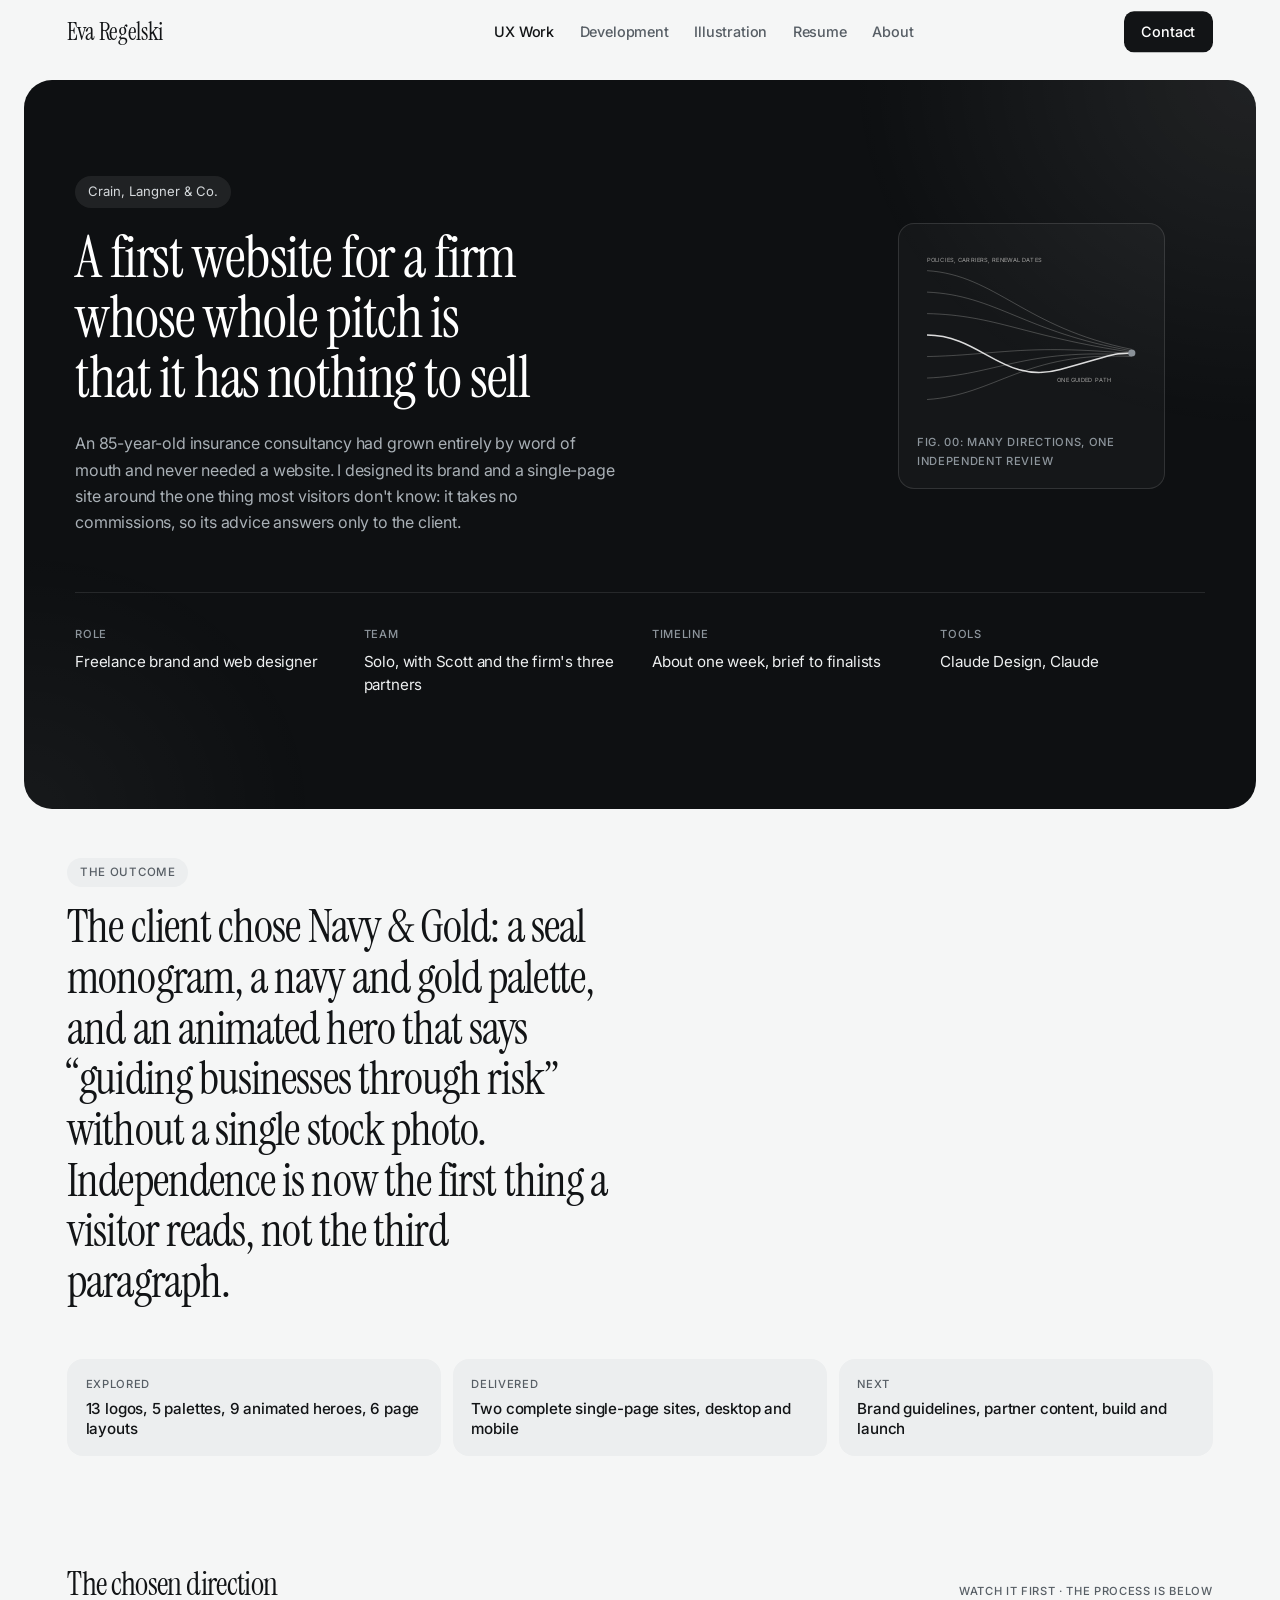
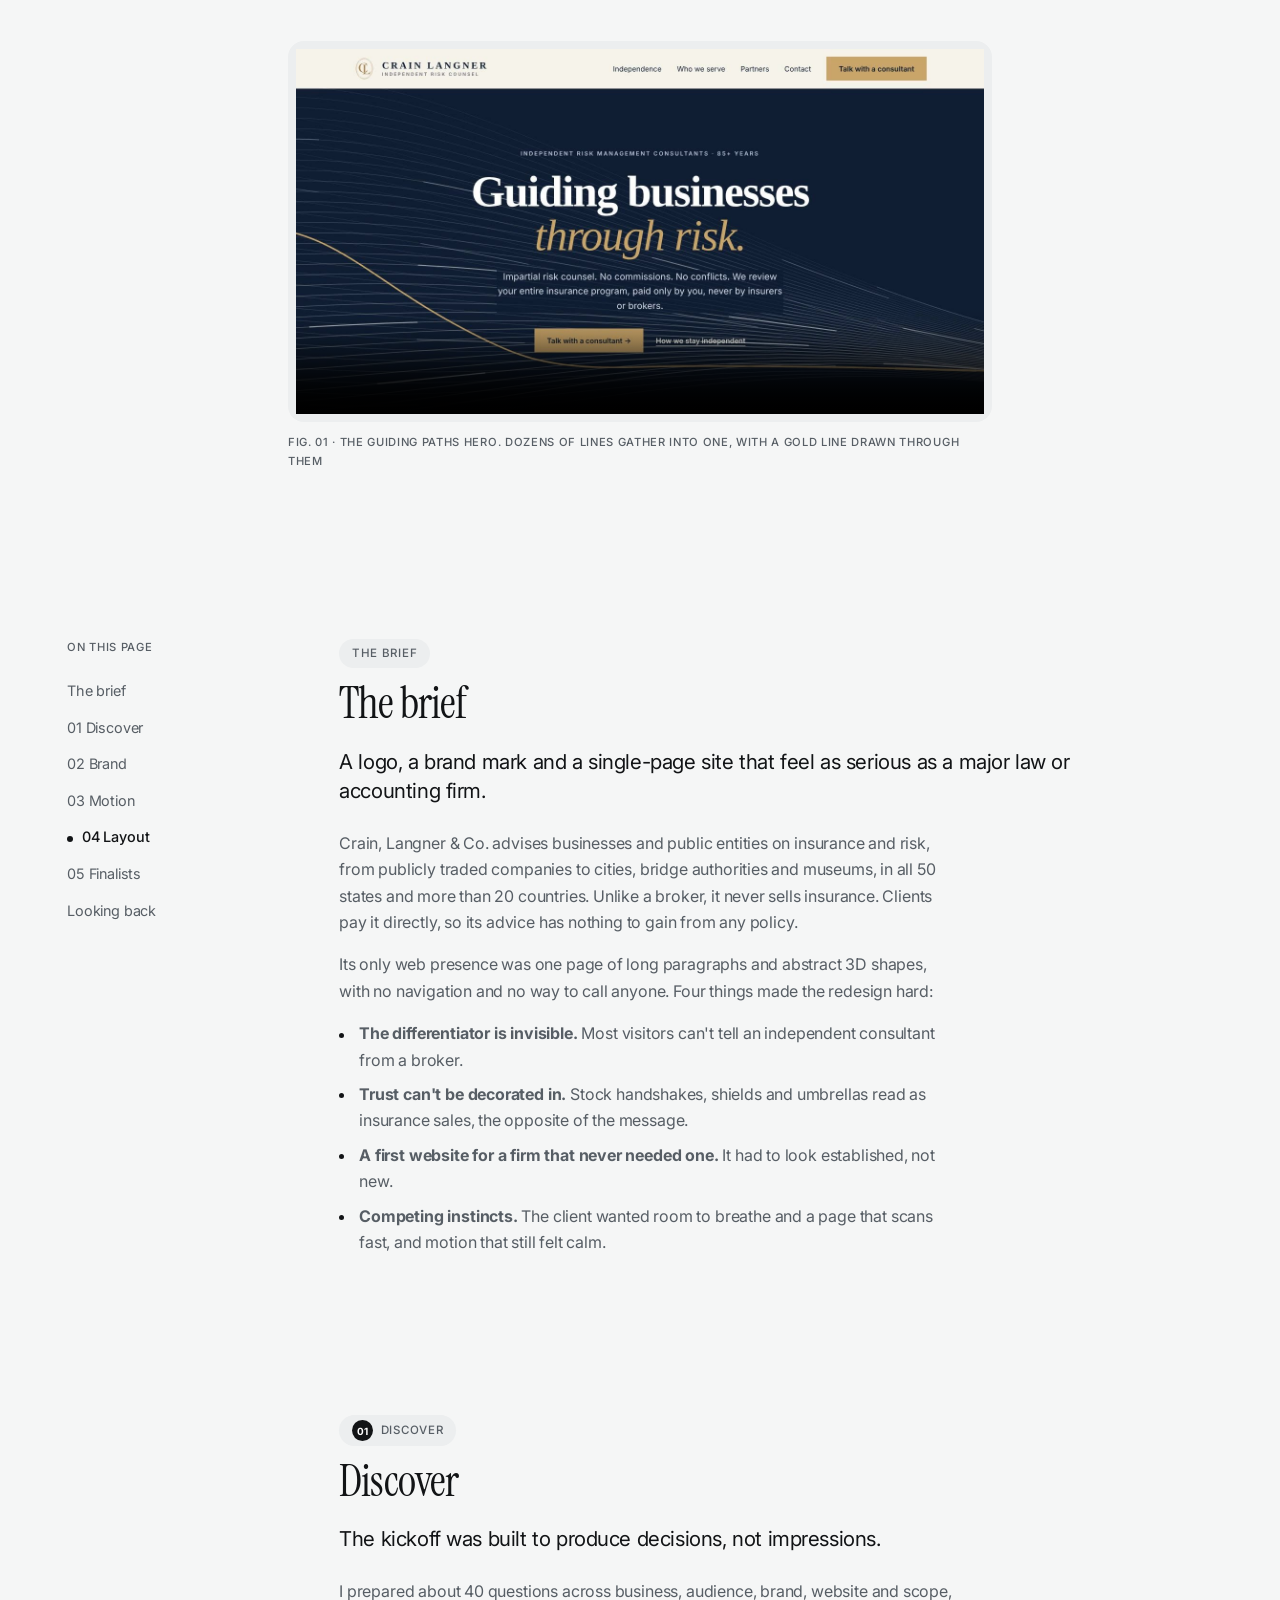
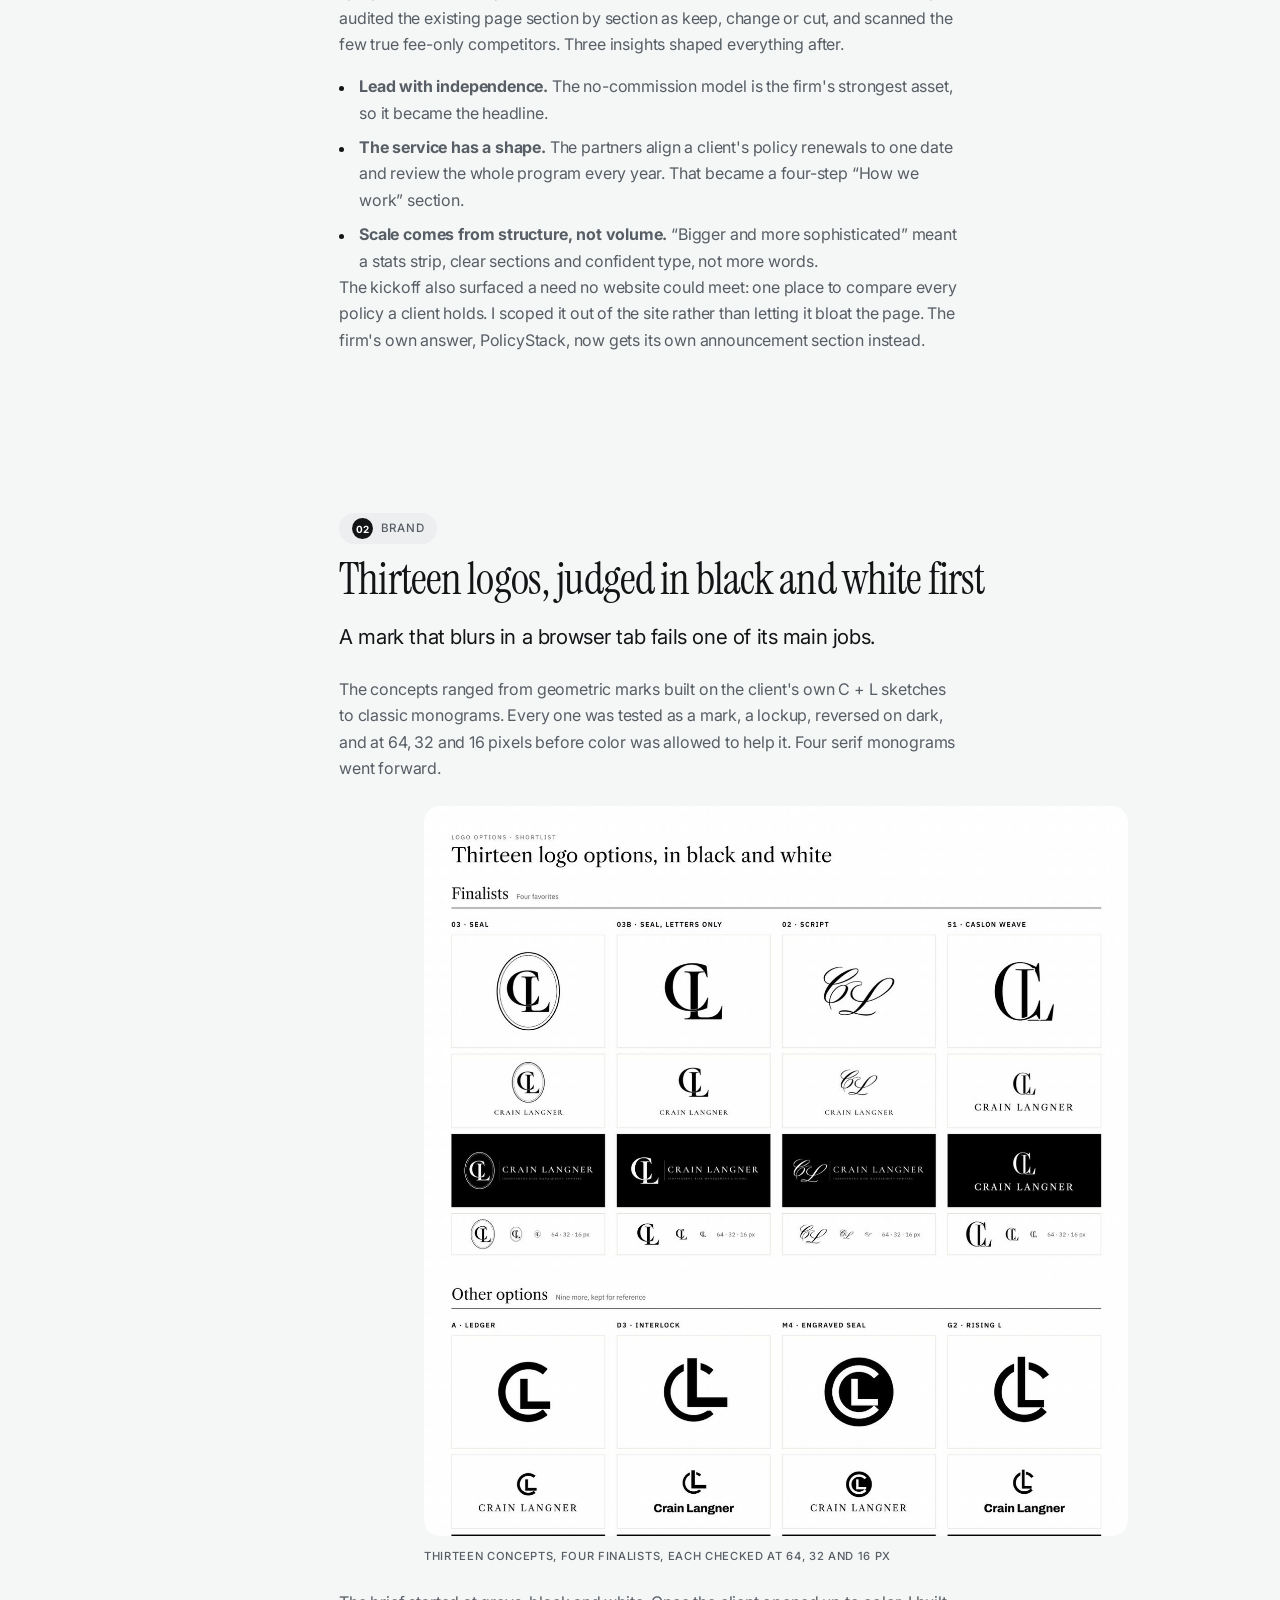
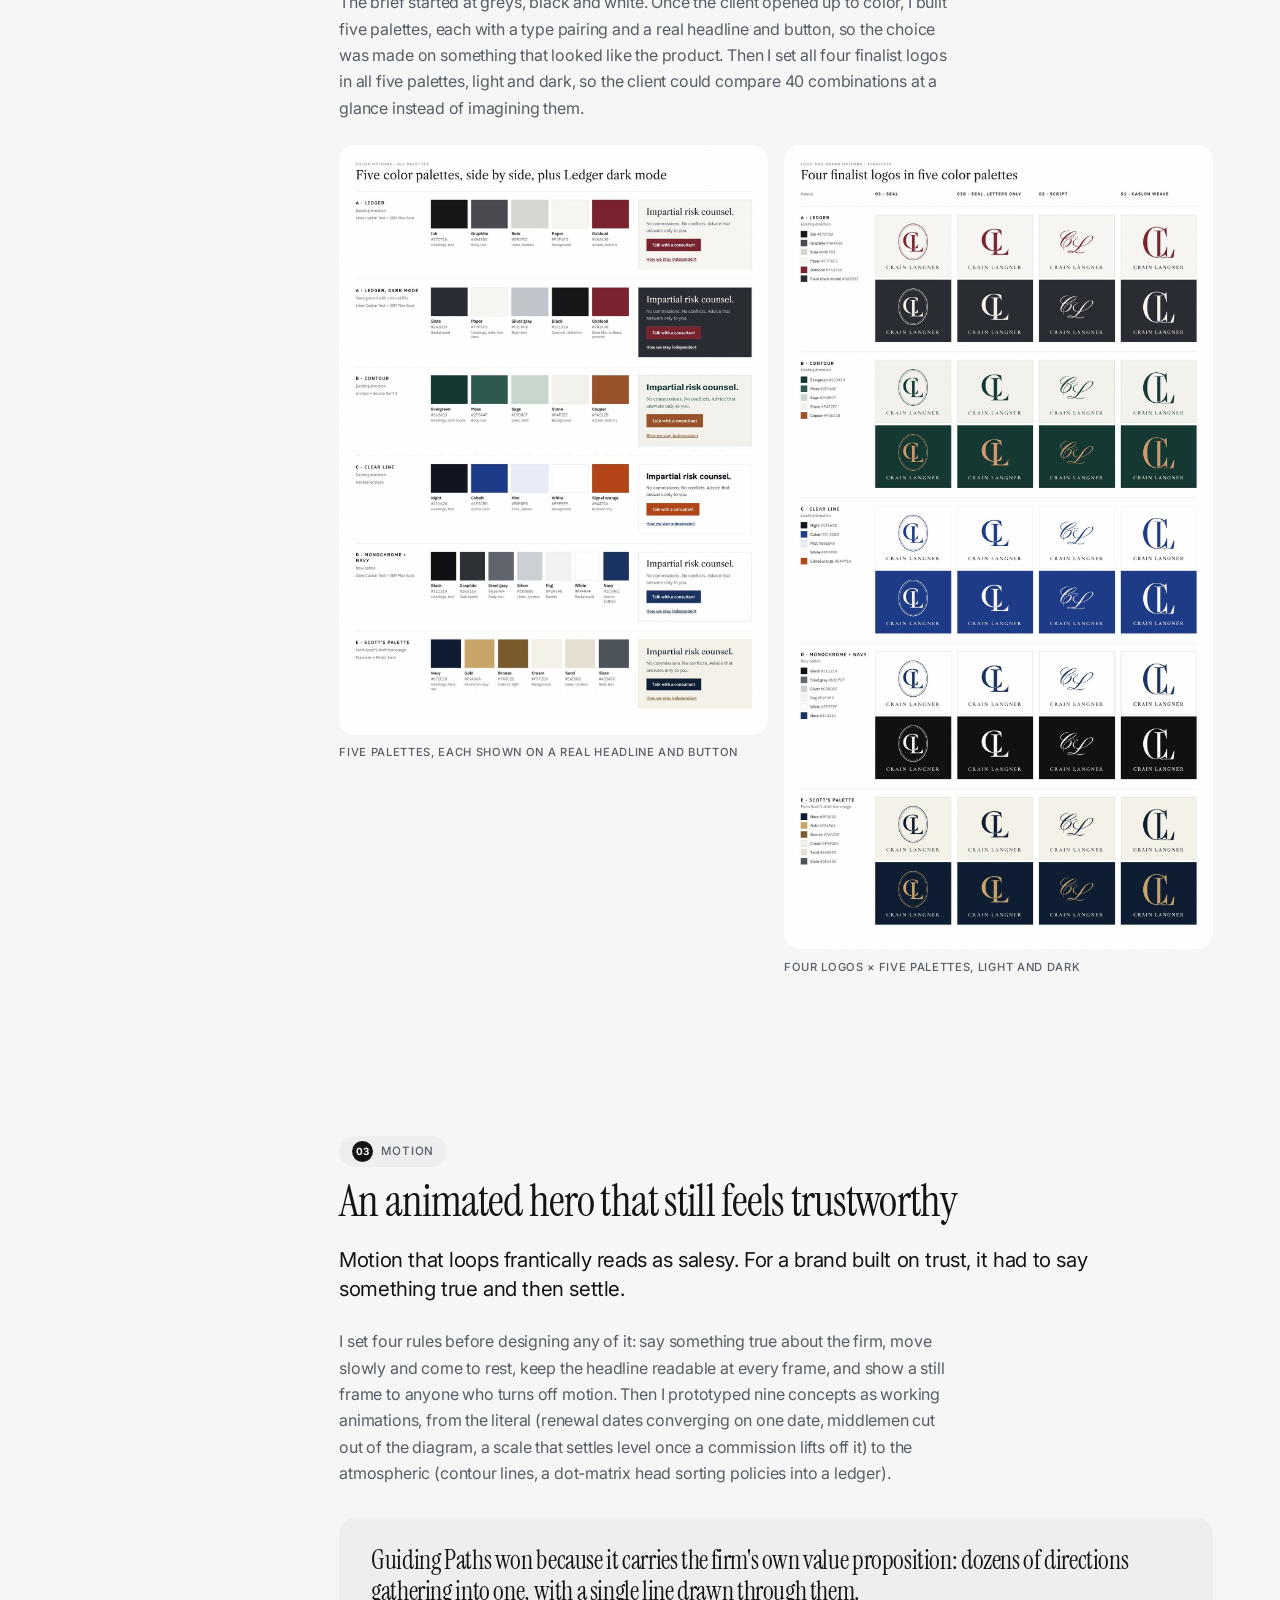
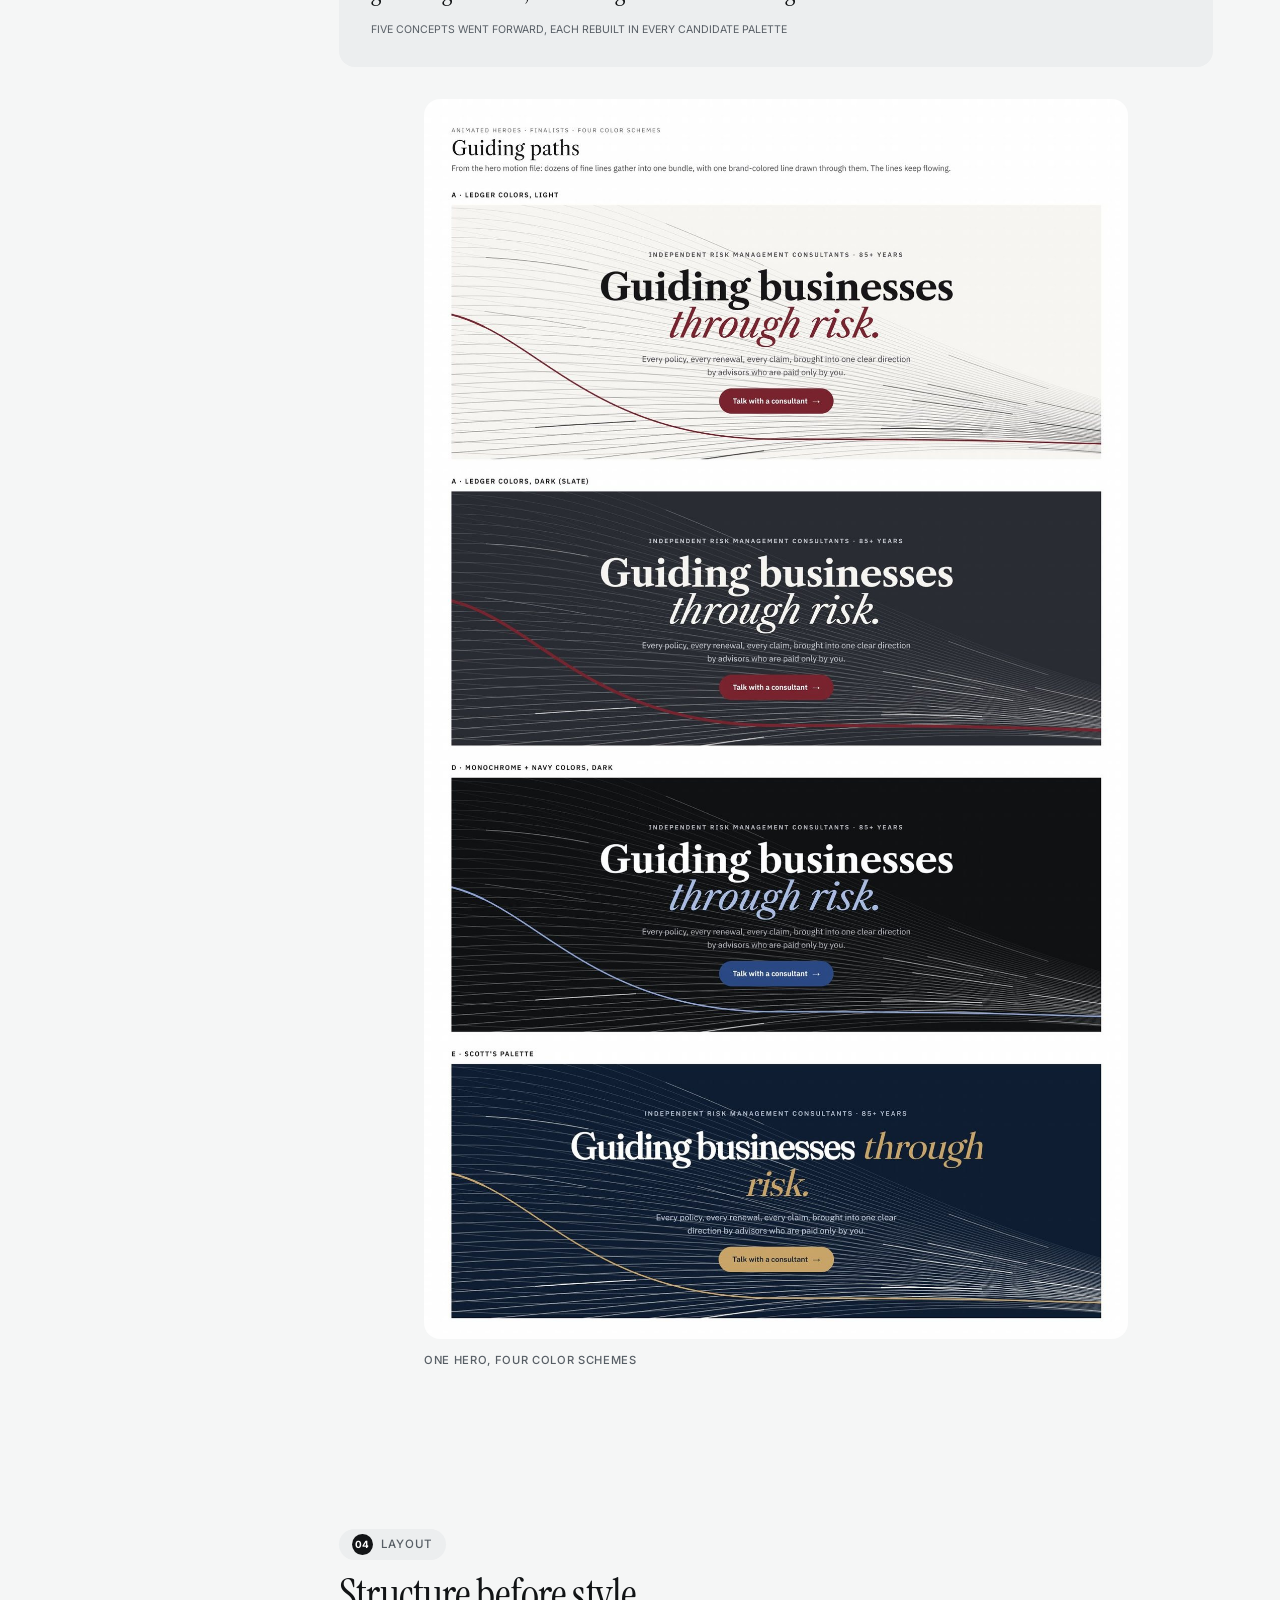
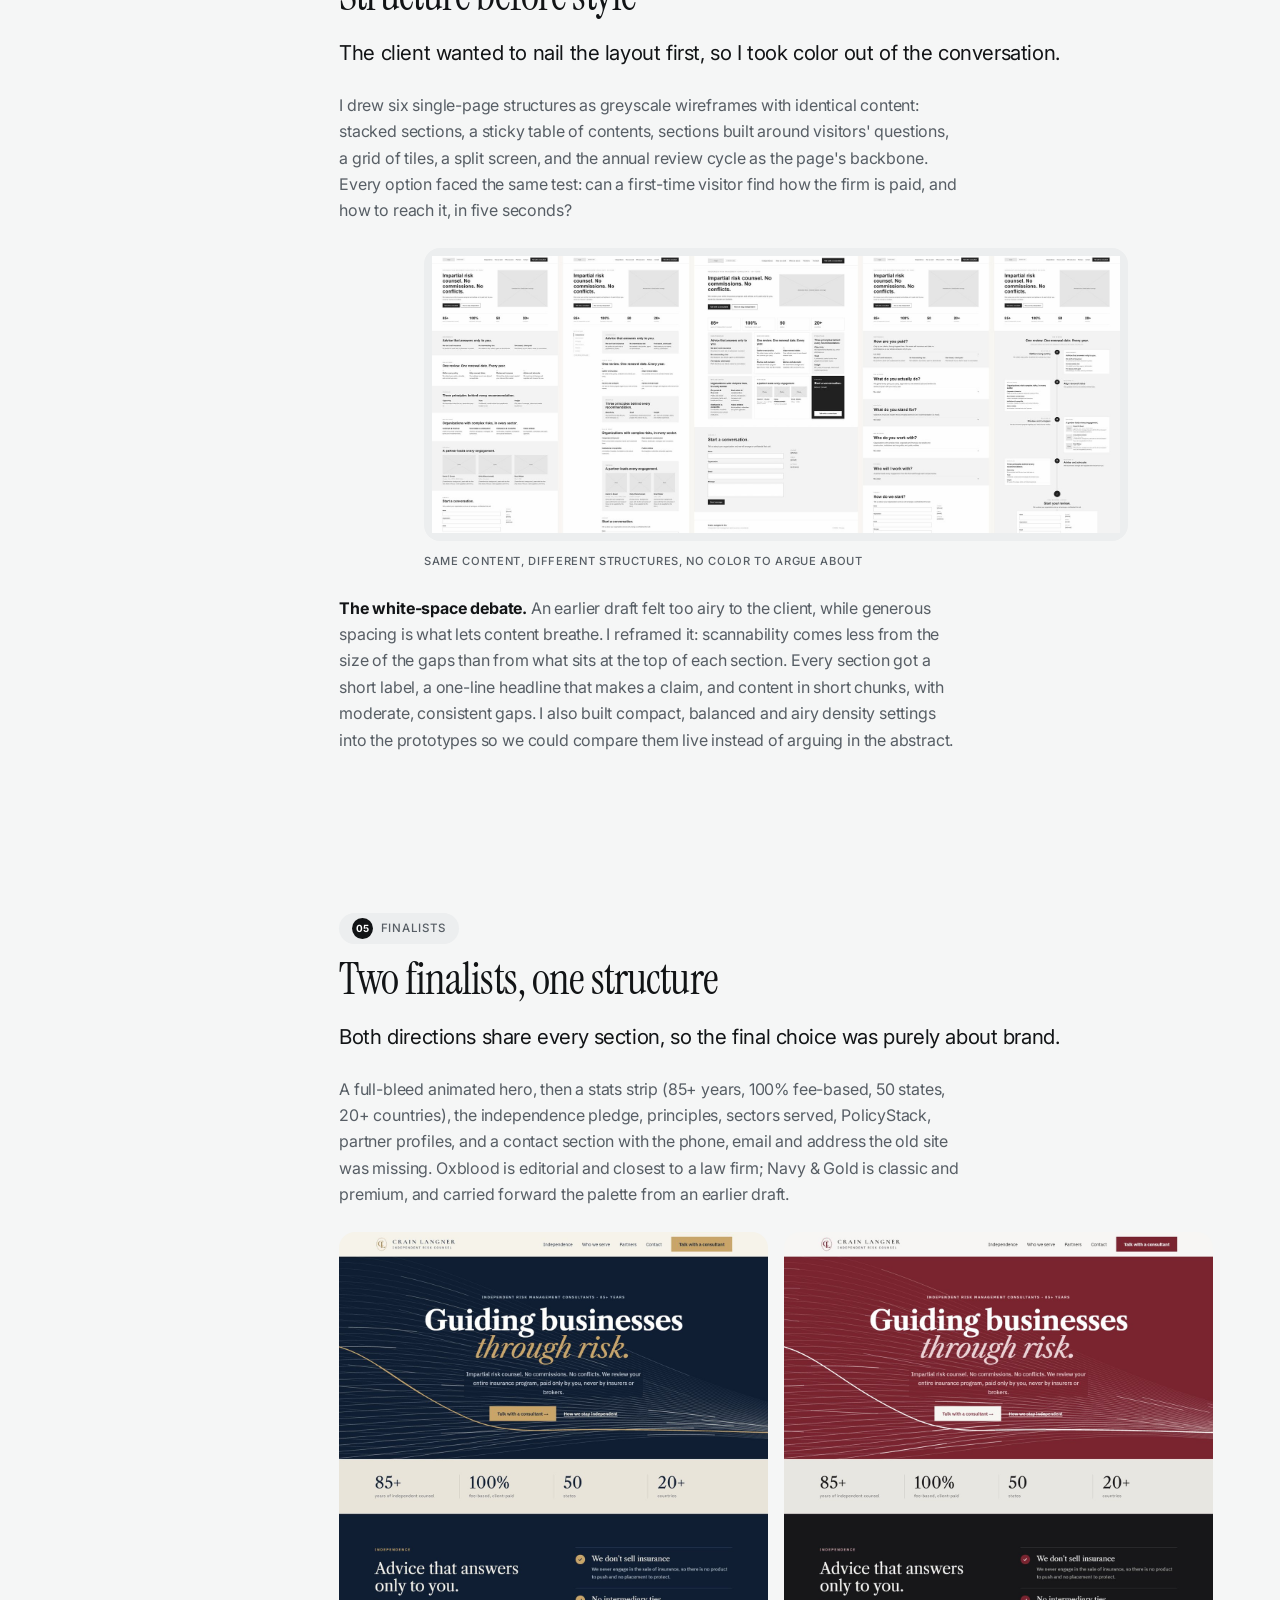
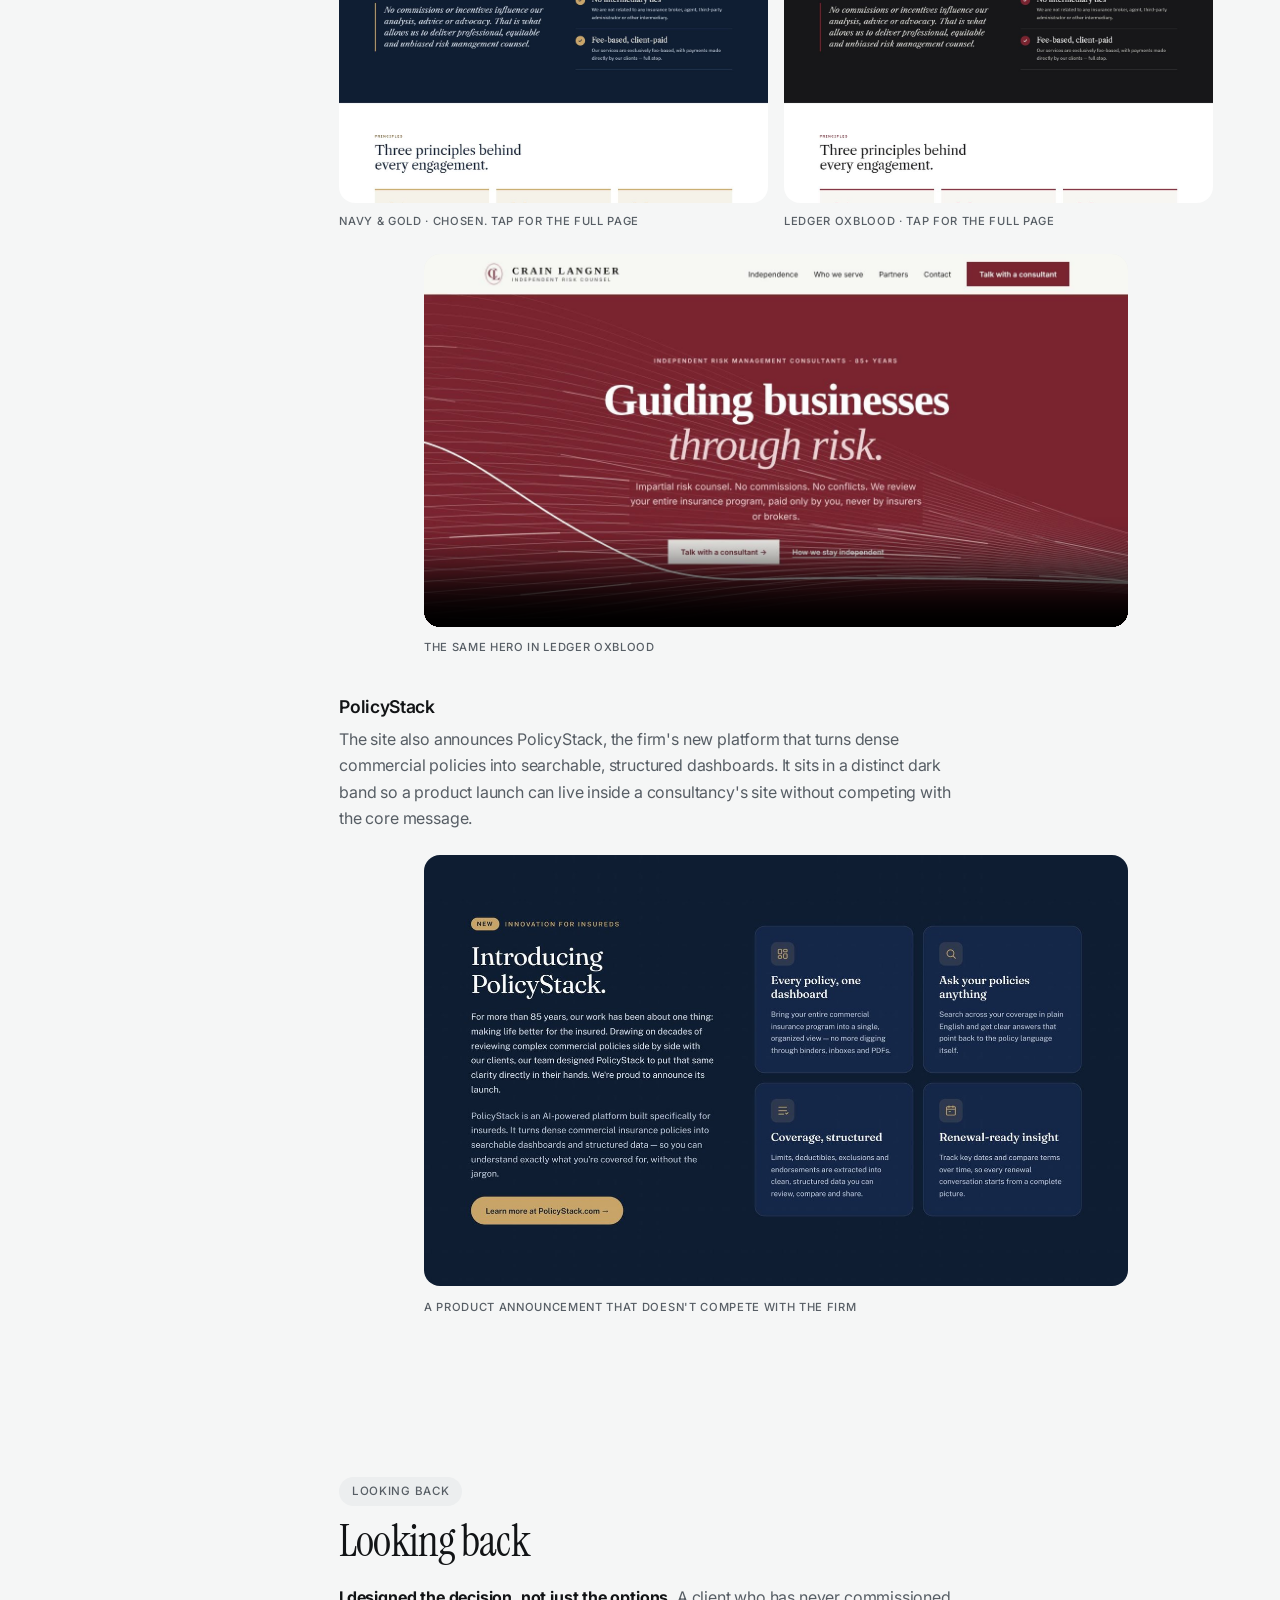
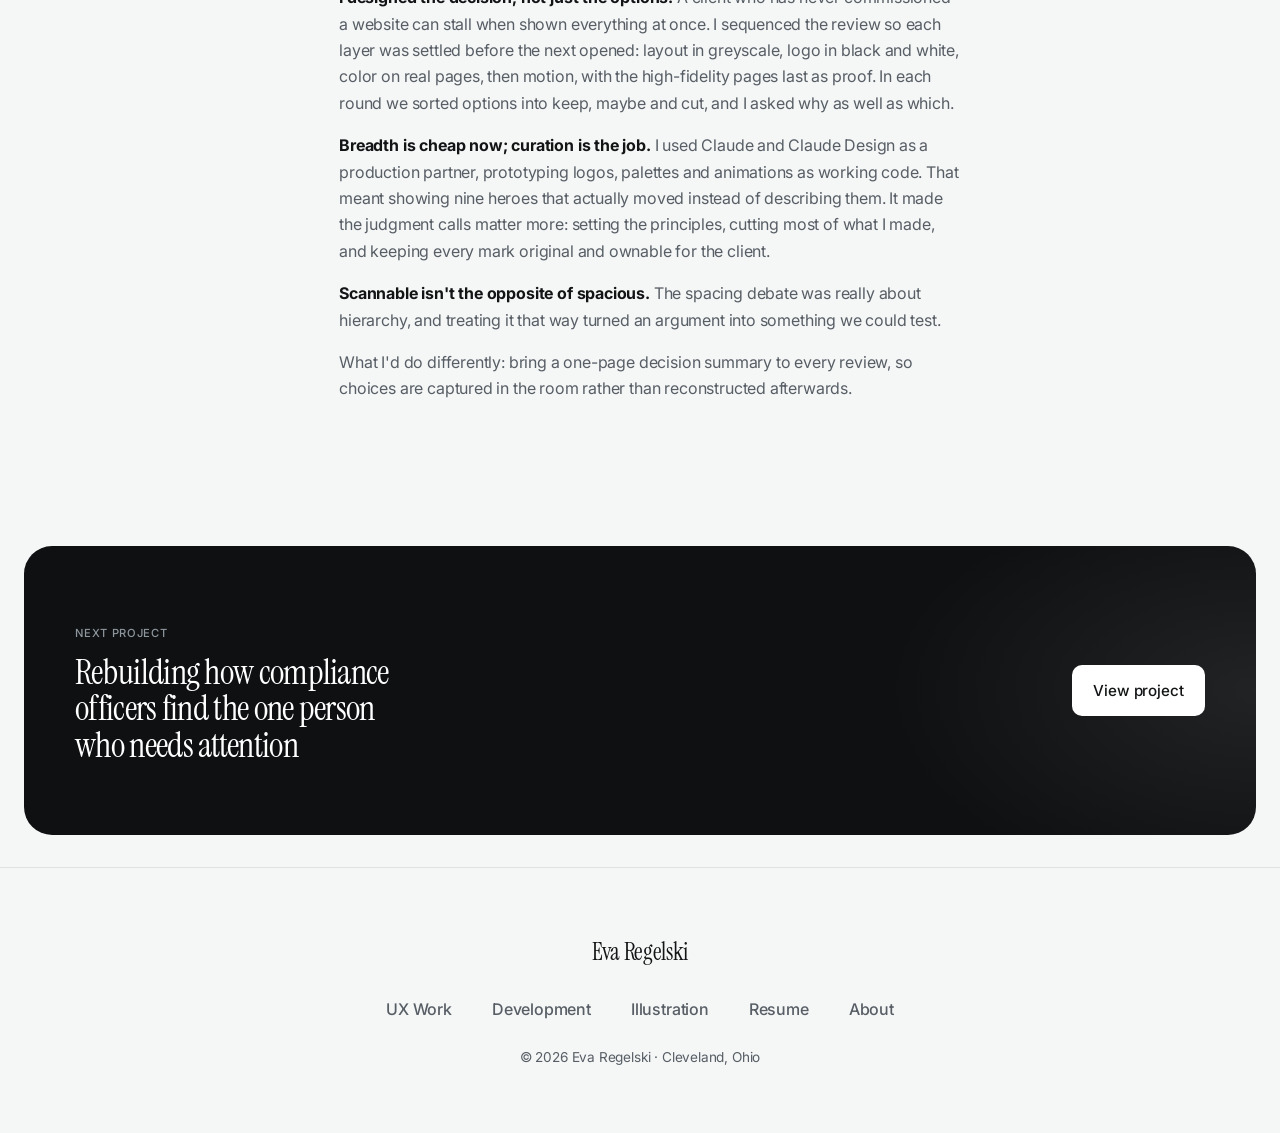
==== work/crain-langner/index.html @ 3c2cf9ab "Mono theme" ====
<!DOCTYPE html>
<html lang="en">
<head>
<meta charset="utf-8">
<meta name="viewport" content="width=device-width, initial-scale=1">
<title>Crain Langner: brand and website · Eva Regelski</title>
<meta name="description" content="A first website and a new brand identity for an 85-year-old independent insurance consultancy, designed so its biggest differentiator reads in the first five seconds.">
<meta property="og:title" content="Crain Langner: brand and website · Eva Regelski">
<meta property="og:description" content="Thirteen logos, five palettes, nine animated heroes and six layouts, narrowed with the client to one direction in about a week.">
<meta name="twitter:card" content="summary_large_image">
<meta property="og:image" content="https://evaregelski.github.io/assets/crain-cover.jpg">
<link rel="icon" href="../../assets/favicon.svg" type="image/svg+xml">
<link rel="icon" href="../../assets/favicon-32.png" sizes="32x32">
<link rel="apple-touch-icon" href="../../assets/apple-touch-icon.png">
<link rel="preconnect" href="https://fonts.googleapis.com">
<link rel="preconnect" href="https://fonts.gstatic.com" crossorigin>
<link href="https://fonts.googleapis.com/css2?family=Instrument+Serif:ital@0;1&family=Inter:wght@400;500;600&display=swap" rel="stylesheet">
<link rel="stylesheet" href="../../styles/site.css">
<link rel="stylesheet" href="../../styles/theme.css">
</head>
<body>
<header class="site-bar"><div class="wrap bar__in">
  <a class="mark" href="../../index.html"><span class="e">E</span>va Regelski</a>
  <button class="navtoggle" type="button" aria-expanded="false" aria-controls="sitenav"><span></span><span class="visually-hidden">Menu</span></button>
  <nav id="sitenav" aria-label="Main"><ul><li><a href="../../work.html" aria-current="page">UX Work</a></li><li><a href="../../development.html">Development</a></li><li><a href="../../illustration.html">Illustration</a></li><li><a href="../../resume.html">Resume</a></li><li><a href="../../about.html">About</a></li><li><a href="../../index.html#contact">Contact</a></li></ul></nav>
</div></header>

<section class="hero">
  <div class="hero__wash" aria-hidden="true"></div>
  <div class="hero__wash hero__wash--b" aria-hidden="true"></div>
  <div class="wrap hero__in">
  <div class="hero__grid">
    <div>
      <p class="client">Crain, Langner &amp; Co.</p>
      <h1>A first website for a firm whose whole pitch is that it has nothing to sell</h1>
      <p class="sub">An 85-year-old insurance consultancy had grown entirely by word of mouth and never needed a website. I designed its brand and a single-page site around the one thing most visitors don't know: it takes no commissions, so its advice answers only to the client.</p>
    </div>
    <figure class="hero__mark">
      <svg viewBox="0 0 320 240" role="img" aria-label="Diagram: many scattered lines converging into one guided path">
        <g fill="none" stroke="rgba(247,246,242,.32)" stroke-width="1">
          <path d="M14 40 C 110 46, 150 120, 300 150"/>
          <path d="M14 70 C 110 74, 150 126, 300 152"/>
          <path d="M14 100 C 110 102, 150 132, 300 154"/>
          <path d="M14 160 C 110 158, 150 142, 300 156"/>
          <path d="M14 190 C 110 186, 150 148, 300 158"/>
          <path d="M14 220 C 110 214, 150 152, 300 160"/>
        </g>
        <path d="M14 130 C 90 130, 120 200, 200 178 S 270 156, 300 155" fill="none" stroke="#ff48b1" stroke-width="2"/>
        <circle cx="300" cy="155" r="5" fill="#b8f04a"/>
        <g fill="rgba(247,246,242,.62)" font-family="'Space Mono',monospace" font-size="8" letter-spacing="1">
          <text x="14" y="28">POLICIES, CARRIERS, RENEWAL DATES</text>
          <text x="196" y="196">ONE GUIDED PATH</text>
        </g>
      </svg>
      <figcaption>FIG. 00: MANY DIRECTIONS, ONE INDEPENDENT REVIEW</figcaption>
    </figure>
  </div>
  <dl class="rail">
    <div><dt>ROLE</dt><dd>Freelance brand and web designer</dd></div>
    <div><dt>TEAM</dt><dd>Solo, with Scott and the firm's three partners</dd></div>
    <div><dt>TIMELINE</dt><dd>About one week, brief to finalists</dd></div>
    <div><dt>TOOLS</dt><dd>Claude Design, Claude</dd></div>
  </dl>
  <div class="hero__edge" aria-hidden="true"></div>
</div></section>

<section class="impactband aurora aurora--soft"><div class="wrap impactband__in">
  <p class="impactband__label">THE OUTCOME</p>
  <p class="impactband__text">The client chose Navy &amp; Gold: a seal monogram, a navy and gold palette, and an animated hero that says &ldquo;guiding businesses through risk&rdquo; without a single stock photo. Independence is now the first thing a visitor reads, not the third paragraph.</p>
  <dl class="impactband__facts">
    <div><dt>EXPLORED</dt><dd>13 logos, 5 palettes, 9 animated heroes, 6 page layouts</dd></div>
    <div><dt>DELIVERED</dt><dd>Two complete single-page sites, desktop and mobile</dd></div>
    <div><dt>NEXT</dt><dd>Brand guidelines, partner content, build and launch</dd></div>
  </dl>
</div></section>

<section class="showcase"><div class="wrap">
  <div class="showcase__head">
    <h2>The chosen direction</h2>
    <span>WATCH IT FIRST &middot; THE PROCESS IS BELOW</span>
  </div>
  <div class="figure figure--wide"><div class="shell"><video data-loop muted loop playsinline controls preload="metadata" poster="assets/poster-navy.jpg" aria-label="The Navy and Gold homepage hero: fine lines gather into one bundle while a gold line draws through them and the headline settles"><source src="assets/hero-navy.mp4" type="video/mp4"></video></div>
    <figcaption>FIG. 01 &middot; THE GUIDING PATHS HERO. DOZENS OF LINES GATHER INTO ONE, WITH A GOLD LINE DRAWN THROUGH THEM</figcaption></div>
</div></section>

<div class="wrap body">
  <aside class="toc">
    <p>ON THIS PAGE</p>
    <a href="#brief" class="on">The brief</a>
    <a href="#discover">01 Discover</a>
    <a href="#brand">02 Brand</a>
    <a href="#motion">03 Motion</a>
    <a href="#layout">04 Layout</a>
    <a href="#finalists">05 Finalists</a>
    <a href="#reflection">Looking back</a>
  </aside>

  <div>
    <section class="sec" id="brief" style="border:0;padding-top:0;margin-top:0">
      <p class="sec__step">THE BRIEF</p>
      <h2>The brief</h2>
      <p class="sec__lead">A logo, a brand mark and a single-page site that feel as serious as a major law or accounting firm.</p>
      <p>Crain, Langner &amp; Co. advises businesses and public entities on insurance and risk, from publicly traded companies to cities, bridge authorities and museums, in all 50 states and more than 20 countries. Unlike a broker, it never sells insurance. Clients pay it directly, so its advice has nothing to gain from any policy.</p>
      <!-- BEFORE: add a full-page screenshot of the original crainlangner.com here, e.g.
      <figure class="figure"><div class="shell"><img class="zoomable" data-group="crain" data-caption="The original site" src="assets/before.jpg" alt="The original Crain Langner website: one long page of paragraphs and abstract 3D illustrations" loading="lazy"></div>
        <figcaption>BEFORE &middot; ONE PAGE, LONG PARAGRAPHS, NO NAVIGATION, NO PHONE NUMBER</figcaption></figure> -->
      <p>Its only web presence was one page of long paragraphs and abstract 3D shapes, with no navigation and no way to call anyone. Four things made the redesign hard:</p>
      <ul class="bul">
        <li><strong>The differentiator is invisible.</strong> Most visitors can't tell an independent consultant from a broker.</li>
        <li><strong>Trust can't be decorated in.</strong> Stock handshakes, shields and umbrellas read as insurance sales, the opposite of the message.</li>
        <li><strong>A first website for a firm that never needed one.</strong> It had to look established, not new.</li>
        <li><strong>Competing instincts.</strong> The client wanted room to breathe and a page that scans fast, and motion that still felt calm.</li>
      </ul>
    </section>

    <section class="sec" id="discover">
      <p class="sec__step"><b>01</b> DISCOVER</p>
      <h2>Discover</h2>
      <p class="sec__lead">The kickoff was built to produce decisions, not impressions.</p>
      <p>I prepared about 40 questions across business, audience, brand, website and scope, audited the existing page section by section as keep, change or cut, and scanned the few true fee-only competitors. Three insights shaped everything after.</p>
      <ul class="bul">
        <li><strong>Lead with independence.</strong> The no-commission model is the firm's strongest asset, so it became the headline.</li>
        <li><strong>The service has a shape.</strong> The partners align a client's policy renewals to one date and review the whole program every year. That became a four-step &ldquo;How we work&rdquo; section.</li>
        <li><strong>Scale comes from structure, not volume.</strong> &ldquo;Bigger and more sophisticated&rdquo; meant a stats strip, clear sections and confident type, not more words.</li>
      </ul>
      <p>The kickoff also surfaced a need no website could meet: one place to compare every policy a client holds. I scoped it out of the site rather than letting it bloat the page. The firm's own answer, PolicyStack, now gets its own announcement section instead.</p>
    </section>

    <section class="sec" id="brand">
      <p class="sec__step"><b>02</b> BRAND</p>
      <h2>Thirteen logos, judged in black and white first</h2>
      <p class="sec__lead">A mark that blurs in a browser tab fails one of its main jobs.</p>
      <p>The concepts ranged from geometric marks built on the client's own C&nbsp;+&nbsp;L sketches to classic monograms. Every one was tested as a mark, a lockup, reversed on dark, and at 64, 32 and 16 pixels before color was allowed to help it. Four serif monograms went forward.</p>
      <figure class="figure">
        <div class="shell"><img class="zoomable" data-group="crain" data-caption="The four finalist logos in black and white, above the first of nine other options" src="assets/logo-shortlist.jpg" alt="Four finalist C and L monograms in black and white, each shown as a mark, a lockup, reversed on black and at small sizes, above a row of other logo options" loading="lazy"></div>
        <figcaption>THIRTEEN CONCEPTS, FOUR FINALISTS, EACH CHECKED AT 64, 32 AND 16 PX</figcaption>
      </figure>
      <p>The brief started at greys, black and white. Once the client opened up to color, I built five palettes, each with a type pairing and a real headline and button, so the choice was made on something that looked like the product. Then I set all four finalist logos in all five palettes, light and dark, so the client could compare 40 combinations at a glance instead of imagining them.</p>
      <div class="two-up">
        <figure><div class="shell"><img class="zoomable" data-group="crain" data-caption="Five palettes with type pairings and sample buttons" src="assets/palettes.jpg" alt="Five color palettes: Ledger, Contour, Clear Line, Monochrome and Navy, and Scott's navy and gold, each with swatches and a sample headline and button" loading="lazy"></div>
          <figcaption>FIVE PALETTES, EACH SHOWN ON A REAL HEADLINE AND BUTTON</figcaption></figure>
        <figure><div class="shell"><img class="zoomable" data-group="crain" data-caption="Four finalist logos across five palettes, light and dark" src="assets/finalist-logos.jpg" alt="A grid of four finalist monograms repeated across five palettes on light and dark backgrounds" loading="lazy"></div>
          <figcaption>FOUR LOGOS &times; FIVE PALETTES, LIGHT AND DARK</figcaption></figure>
      </div>
    </section>

    <section class="sec" id="motion">
      <p class="sec__step"><b>03</b> MOTION</p>
      <h2>An animated hero that still feels trustworthy</h2>
      <p class="sec__lead">Motion that loops frantically reads as salesy. For a brand built on trust, it had to say something true and then settle.</p>
      <p>I set four rules before designing any of it: say something true about the firm, move slowly and come to rest, keep the headline readable at every frame, and show a still frame to anyone who turns off motion. Then I prototyped nine concepts as working animations, from the literal (renewal dates converging on one date, middlemen cut out of the diagram, a scale that settles level once a commission lifts off it) to the atmospheric (contour lines, a dot-matrix head sorting policies into a ledger).</p>
      <div class="insight"><p>Guiding Paths won because it carries the firm's own value proposition: dozens of directions gathering into one, with a single line drawn through them.</p><span>FIVE CONCEPTS WENT FORWARD, EACH REBUILT IN EVERY CANDIDATE PALETTE</span></div>
      <figure class="figure">
        <div class="shell"><img class="zoomable" data-group="crain" data-caption="The Guiding Paths hero in four color schemes" src="assets/hero-palettes.jpg" alt="The Guiding Businesses Through Risk hero shown four times: ledger light, ledger dark, monochrome navy and navy and gold" loading="lazy"></div>
        <figcaption>ONE HERO, FOUR COLOR SCHEMES</figcaption>
      </figure>
    </section>

    <section class="sec" id="layout">
      <p class="sec__step"><b>04</b> LAYOUT</p>
      <h2>Structure before style</h2>
      <p class="sec__lead">The client wanted to nail the layout first, so I took color out of the conversation.</p>
      <p>I drew six single-page structures as greyscale wireframes with identical content: stacked sections, a sticky table of contents, sections built around visitors' questions, a grid of tiles, a split screen, and the annual review cycle as the page's backbone. Every option faced the same test: can a first-time visitor find how the firm is paid, and how to reach it, in five seconds?</p>
      <figure class="figure figure--wide">
        <div class="shell"><img class="zoomable" data-group="crain" data-caption="Greyscale wireframes of the layout options, all with the same content" src="assets/wireframes.jpg" alt="Five greyscale homepage wireframes side by side, each arranging the same sections differently" loading="lazy"></div>
        <figcaption>SAME CONTENT, DIFFERENT STRUCTURES, NO COLOR TO ARGUE ABOUT</figcaption>
      </figure>
      <p><strong>The white-space debate.</strong> An earlier draft felt too airy to the client, while generous spacing is what lets content breathe. I reframed it: scannability comes less from the size of the gaps than from what sits at the top of each section. Every section got a short label, a one-line headline that makes a claim, and content in short chunks, with moderate, consistent gaps. I also built compact, balanced and airy density settings into the prototypes so we could compare them live instead of arguing in the abstract.</p>
    </section>

    <section class="sec" id="finalists">
      <p class="sec__step"><b>05</b> FINALISTS</p>
      <h2>Two finalists, one structure</h2>
      <p class="sec__lead">Both directions share every section, so the final choice was purely about brand.</p>
      <p>A full-bleed animated hero, then a stats strip (85+ years, 100% fee-based, 50 states, 20+ countries), the independence pledge, principles, sectors served, PolicyStack, partner profiles, and a contact section with the phone, email and address the old site was missing. Oxblood is editorial and closest to a law firm; Navy &amp; Gold is classic and premium, and carried forward the palette from an earlier draft.</p>
      <div class="two-up two-up--match">
        <figure><div class="shell"><img class="zoomable" data-group="crain" data-caption="Finalist: Navy and Gold, full desktop page (chosen)" src="assets/final-navy.jpg" alt="The full Navy and Gold desktop homepage" loading="lazy"></div>
          <figcaption>NAVY &amp; GOLD &middot; CHOSEN. TAP FOR THE FULL PAGE</figcaption></figure>
        <figure><div class="shell"><img class="zoomable" data-group="crain" data-caption="Finalist: Ledger Oxblood, full desktop page" src="assets/final-ox.jpg" alt="The full Ledger Oxblood desktop homepage" loading="lazy"></div>
          <figcaption>LEDGER OXBLOOD &middot; TAP FOR THE FULL PAGE</figcaption></figure>
      </div>
      <div class="figure"><div class="shell"><video data-loop muted loop playsinline controls preload="none" poster="assets/poster-ox.jpg" aria-label="The Ledger Oxblood hero animation"><source src="assets/hero-ox.mp4" type="video/mp4"></video></div>
        <figcaption>THE SAME HERO IN LEDGER OXBLOOD</figcaption></div>
      <h3>PolicyStack</h3>
      <p>The site also announces PolicyStack, the firm's new platform that turns dense commercial policies into searchable, structured dashboards. It sits in a distinct dark band so a product launch can live inside a consultancy's site without competing with the core message.</p>
      <figure class="figure">
        <div class="shell"><img class="zoomable" data-group="crain" data-caption="The PolicyStack announcement section" src="assets/policystack.jpg" alt="A dark navy section introducing PolicyStack, with four feature cards" loading="lazy"></div>
        <figcaption>A PRODUCT ANNOUNCEMENT THAT DOESN'T COMPETE WITH THE FIRM</figcaption>
      </figure>
    </section>

    <section class="sec" id="reflection">
      <p class="sec__step">LOOKING BACK</p>
      <h2>Looking back</h2>
      <p><strong>I designed the decision, not just the options.</strong> A client who has never commissioned a website can stall when shown everything at once. I sequenced the review so each layer was settled before the next opened: layout in greyscale, logo in black and white, color on real pages, then motion, with the high-fidelity pages last as proof. In each round we sorted options into keep, maybe and cut, and I asked why as well as which.</p>
      <p><strong>Breadth is cheap now; curation is the job.</strong> I used Claude and Claude Design as a production partner, prototyping logos, palettes and animations as working code. That meant showing nine heroes that actually moved instead of describing them. It made the judgment calls matter more: setting the principles, cutting most of what I made, and keeping every mark original and ownable for the client.</p>
      <p><strong>Scannable isn't the opposite of spacious.</strong> The spacing debate was really about hierarchy, and treating it that way turned an argument into something we could test.</p>
      <p>What I'd do differently: bring a one-page decision summary to every review, so choices are captured in the room rather than reconstructed afterwards.</p>
    </section>
  </div>
</div>

<div class="lb" data-lb aria-hidden="true" role="dialog" aria-modal="true" aria-label="Image viewer">
  <div class="lb__top">
    <span class="lb__count" data-lb-count></span>
    <button class="lb__close" data-lb-close aria-label="Close viewer">
      <svg width="18" height="18" viewBox="0 0 24 24" fill="none" stroke="currentColor" stroke-width="2.2" stroke-linecap="round"><path d="M6 6l12 12M18 6L6 18"/></svg>
    </button>
  </div>
  <div class="lb__stage" data-lb-stage data-zoom="false"><img data-lb-img alt=""></div>
  <div class="lb__bottom">
    <span data-lb-caption></span>
    <span class="lb__nav">
      <button data-lb-prev aria-label="Previous image"><svg width="16" height="16" viewBox="0 0 24 24" fill="none" stroke="currentColor" stroke-width="2.2" stroke-linecap="round" stroke-linejoin="round"><path d="M15 5l-7 7 7 7"/></svg></button>
      <button data-lb-next aria-label="Next image"><svg width="16" height="16" viewBox="0 0 24 24" fill="none" stroke="currentColor" stroke-width="2.2" stroke-linecap="round" stroke-linejoin="round"><path d="M9 5l7 7-7 7"/></svg></button>
    </span>
  </div>
</div>

<section class="nextproj"><div class="wrap nextproj__in">
  <div><span>NEXT PROJECT</span><h2>Rebuilding how compliance officers find the one person who needs attention</h2></div>
  <a class="btn" href="../cyberstar-dashboard/index.html">View project</a>
</div></section>
<footer class="site-foot"><div class="wrap foot__in">
  <p class="foot__mark"><span class="e">E</span>va Regelski</p>
  <nav aria-label="Footer"><ul><li><a href="../../work.html">UX Work</a></li><li><a href="../../development.html">Development</a></li><li><a href="../../illustration.html">Illustration</a></li><li><a href="../../resume.html">Resume</a></li><li><a href="../../about.html">About</a></li></ul></nav>
  <p class="foot__fine">© <span data-year>2026</span> Eva Regelski · Cleveland, Ohio</p>
</div></footer>
<script src="../../js/site.js"></script>
<script>
document.querySelectorAll('[data-year]').forEach(function(e){e.textContent=new Date().getFullYear()});
/* hero clips play only while on screen, and never under reduced motion */
(function(){
  if (window.matchMedia('(prefers-reduced-motion: reduce)').matches || !('IntersectionObserver' in window)) return;
  var io=new IntersectionObserver(function(es){es.forEach(function(e){
    if(e.isIntersecting){var p=e.target.play(); p&&p.catch(function(){});} else e.target.pause();
  });},{threshold:.4});
  document.querySelectorAll('video[data-loop]').forEach(function(v){io.observe(v);});
})();
</script>
</body>
</html>
---- styles/site.css ----
:root{--ink:#111114;--paper:#f7f6f2;--white:#fff;--lime:#b8f04a;--pink:#ff48b1;--pink-text:#c9146f;--peri:#5b4fd6;
--muted:#5c5c66;--muted-dark:#9a9aa6;--rule:rgba(17,17,20,.12);--rule-dark:rgba(247,246,242,.16);
--grid:rgba(17,17,20,.045);--grid-dark:rgba(184,240,74,.07);
--font:"Space Grotesk",system-ui,sans-serif;--mono:"Space Mono",ui-monospace,monospace;--pixel:"Silkscreen",monospace;
--gutter:clamp(1.1rem,4vw,3.5rem);--ease:cubic-bezier(.22,.61,.36,1)}
*,*::before,*::after{box-sizing:border-box}
html{scroll-behavior:smooth;scroll-padding-top:5rem}
body{margin:0;background:var(--paper);color:var(--ink);font-family:var(--font);font-size:clamp(1rem,.96rem+.2vw,1.08rem);line-height:1.7;-webkit-font-smoothing:antialiased}
img,video{display:block;max-width:100%;height:auto}
h1,h2,h3{margin:0;line-height:1.1;text-wrap:balance;letter-spacing:-.025em}
p{margin:0}a{color:inherit;text-decoration:none}ul{margin:0;padding:0;list-style:none}
:focus-visible{outline:2.5px solid var(--pink-text);outline-offset:4px}
.wrap{width:100%;max-width:78rem;margin-inline:auto;padding-inline:var(--gutter)}

.bar{border-bottom:1px solid var(--rule);background:rgba(247,246,242,.92);backdrop-filter:blur(8px);position:sticky;top:0;z-index:20}
.bar__in{display:flex;align-items:center;justify-content:space-between;gap:2rem;min-height:4rem}
.mark{font-family:var(--pixel);font-size:1rem}.mark .e{color:var(--pink-text)}
.bar nav ul{display:flex;gap:clamp(1rem,2.4vw,2.25rem)}
.bar nav a{font-size:.92rem;font-weight:500;color:var(--muted);padding-block:.4rem;border-bottom:2px solid transparent;transition:color .15s,border-color .15s}
.bar nav a:hover{color:var(--ink);border-color:var(--lime)}
.bar nav a[aria-current]{color:var(--ink);border-color:var(--ink)}
@media(max-width:48rem){.bar nav{display:none}}

.hero{background:var(--ink);color:var(--paper);position:relative;overflow:hidden}
.hero::before{content:"";position:absolute;inset:-60px;background-image:linear-gradient(var(--grid-dark) 1px,transparent 1px),linear-gradient(90deg,var(--grid-dark) 1px,transparent 1px);background-size:48px 48px;animation:drift 90s linear infinite}
@keyframes drift{to{transform:translate(48px,48px)}}
.hero__in{position:relative;padding-block:clamp(3rem,8vw,6rem)}
.client{font-family:var(--pixel);font-size:1.05rem;color:var(--lime);margin-bottom:1.25rem}
.hero h1{font-size:clamp(2.1rem,4.6vw,3.6rem);font-weight:600;max-width:20ch}
.hero .sub{max-width:54ch;margin-top:1.4rem;color:var(--muted-dark);font-size:clamp(1.02rem,1vw+.7rem,1.2rem)}
.rail{display:grid;grid-template-columns:repeat(4,minmax(0,1fr));gap:1.5rem;margin-top:clamp(2.5rem,5vw,3.5rem);padding-top:2rem;border-top:1px solid var(--rule-dark)}
.rail dt{font-family:var(--mono);font-size:.62rem;letter-spacing:.14em;color:var(--muted-dark);margin-bottom:.5rem}
.rail dd{margin:0;font-size:.95rem;line-height:1.5}
@media(max-width:52rem){.rail{grid-template-columns:repeat(2,minmax(0,1fr))}}

.outcome{background:var(--lime);color:var(--ink)}
.outcome__in{display:grid;grid-template-columns:repeat(3,minmax(0,1fr));gap:1.5rem;padding-block:1.75rem}
.outcome dt{font-family:var(--mono);font-size:.62rem;letter-spacing:.14em;color:rgba(17,17,20,.62);margin-bottom:.35rem}
.outcome dd{margin:0;font-weight:600;line-height:1.35}
@media(max-width:52rem){.outcome__in{grid-template-columns:1fr;gap:1.1rem}}

.body{display:grid;grid-template-columns:13rem minmax(0,1fr);gap:clamp(2rem,5vw,4.5rem);padding-block:clamp(3rem,7vw,5rem);align-items:start}
.toc{position:sticky;top:6rem}
.toc p{font-family:var(--mono);font-size:.62rem;letter-spacing:.14em;color:var(--muted);margin-bottom:1rem}
.toc a{display:block;padding:.4rem 0 .4rem .85rem;font-size:.9rem;color:var(--muted);border-left:2px solid var(--rule);transition:color .15s,border-color .15s}
.toc a:hover{color:var(--ink)}
.toc a.on{color:var(--ink);font-weight:600;border-color:var(--lime)}
@media(max-width:60rem){.body{grid-template-columns:minmax(0,1fr)}.toc{display:none}}

.sec{scroll-margin-top:5rem}
.sec + .sec{margin-top:clamp(3rem,7vw,5rem);padding-top:clamp(3rem,7vw,5rem);border-top:1px solid var(--rule)}
.sec h2{font-size:clamp(1.5rem,2.6vw,2.1rem);font-weight:600;margin-bottom:1.25rem}
.sec h3{font-size:1.1rem;font-weight:600;margin:2.5rem 0 .6rem}
.sec p{max-width:62ch;color:var(--muted)}
.sec p + p{margin-top:1rem}
.sec p strong{color:var(--ink)}
.sec ul.bul{margin-top:1rem;max-width:62ch}
.sec ul.bul li{position:relative;padding-left:1.25rem;color:var(--muted)}
.sec ul.bul li + li{margin-top:.5rem}
.sec ul.bul li::before{content:"";position:absolute;left:0;top:.72em;width:7px;height:7px;background:var(--lime);border-radius:1px}

.insight{margin:2rem 0;padding:1.75rem 2rem;background:var(--white);border:1px solid var(--rule);border-left:5px solid var(--pink);border-radius:3px}
.insight p{max-width:none;font-size:clamp(1.15rem,1.5vw,1.4rem);line-height:1.4;color:var(--ink);font-weight:500}
.insight span{display:block;margin-top:.85rem;font-family:var(--mono);font-size:.66rem;letter-spacing:.1em;color:var(--muted)}

.figure{margin:1.5rem 0}
.figure .shell{border:1px solid var(--rule);border-radius:3px;overflow:hidden;background:var(--white)}
.figure video,.figure img{width:100%}
.figure figcaption{margin-top:.7rem;font-family:var(--mono);font-size:.66rem;letter-spacing:.08em;color:var(--muted)}
.figure--wide .shell{background:var(--white);padding:.5rem}

.two{display:grid;grid-template-columns:repeat(auto-fit,minmax(15rem,1fr));gap:1rem;margin:1.5rem 0}

.stats{display:grid;grid-template-columns:repeat(auto-fit,minmax(9rem,1fr));gap:1rem;margin:2rem 0}
.stat{background:var(--white);border:1px solid var(--rule);border-radius:3px;padding:1.1rem}
.stat b{display:block;font-size:1.9rem;font-weight:700;letter-spacing:-.03em;line-height:1}
.stat span{display:block;margin-top:.45rem;font-family:var(--mono);font-size:.62rem;letter-spacing:.1em;color:var(--muted)}

.gallery{display:grid;grid-template-columns:repeat(auto-fill,minmax(8.5rem,1fr));gap:.6rem;margin-top:1.5rem}
.gallery img{aspect-ratio:1;object-fit:cover;object-position:top center;border:1px solid var(--rule);border-radius:2px;filter:saturate(.85);transition:filter .2s var(--ease),transform .2s var(--ease)}
.gallery img:hover{filter:none;transform:scale(1.03)}
.note{margin-top:1rem;font-family:var(--mono);font-size:.66rem;letter-spacing:.08em;color:var(--muted)}

.next{background:var(--ink);color:var(--paper)}
.next__in{padding-block:clamp(3rem,7vw,4.5rem);display:flex;flex-wrap:wrap;gap:2rem;align-items:center;justify-content:space-between}
.next span{font-family:var(--mono);font-size:.66rem;letter-spacing:.14em;color:var(--muted-dark)}
.next h2{font-size:clamp(1.5rem,3vw,2.2rem);font-weight:600;margin-top:.6rem;max-width:24ch}
.btn{display:inline-flex;align-items:center;gap:.5rem;padding:.85em 1.6em;font-size:.95rem;font-weight:600;background:var(--lime);color:var(--ink);border:1.5px solid var(--lime);border-radius:3px;transition:background-color .15s,border-color .15s,transform .15s}
.btn:hover{background:var(--pink);border-color:var(--pink);transform:translateY(-2px)}

/* hero figure mark */
.hero__grid{display:grid;grid-template-columns:minmax(0,1.35fr) minmax(0,.65fr);gap:clamp(2rem,5vw,4rem);align-items:center}
@media(max-width:60rem){.hero__grid{grid-template-columns:minmax(0,1fr)}.hero__mark{max-width:22rem}}
.hero__mark{position:relative;padding:1.1rem;border:1px solid var(--rule-dark);border-radius:3px}
.hero__mark::before,.hero__mark::after{content:"";position:absolute;width:10px;height:10px;border:1px solid rgba(247,246,242,.35)}
.hero__mark::before{top:5px;left:5px;border-right:0;border-bottom:0}
.hero__mark::after{bottom:5px;right:5px;border-left:0;border-top:0}
.hero__mark figcaption{margin-top:.75rem;font-family:var(--mono);font-size:.6rem;letter-spacing:.12em;color:var(--muted-dark)}

/* native survey chart */
.chart{background:var(--white);border:1px solid var(--rule);border-radius:3px;padding:clamp(1.1rem,2.5vw,1.75rem);margin:1.5rem 0}
.chart__head{display:flex;justify-content:space-between;gap:1rem;flex-wrap:wrap;margin-bottom:1.5rem;
  padding-bottom:.9rem;border-bottom:1px solid var(--rule)}
.chart__q{font-weight:600;color:var(--ink);max-width:48ch;line-height:1.45}
.chart__n{font-family:var(--mono);font-size:.64rem;letter-spacing:.1em;color:var(--muted);white-space:nowrap}
.chart__row{display:grid;grid-template-columns:minmax(7rem,13rem) minmax(0,1fr) 4.2rem;gap:.9rem;align-items:center}
.chart__row + .chart__row{margin-top:.7rem}
.chart__label{font-size:.88rem;line-height:1.35;color:var(--muted)}
.chart__row[data-key="1"] .chart__label,.chart__row[data-key="2"] .chart__label{color:var(--ink);font-weight:600}
.chart__track{height:1.6rem;background:rgba(17,17,20,.05);border-radius:2px;overflow:hidden}
.chart__fill{height:100%;background:rgba(17,17,20,.18);border-radius:2px;transform-origin:left;
  animation:grow .7s var(--ease) both}
.chart__row[data-key="1"] .chart__fill{background:var(--lime)}
.chart__row[data-key="2"] .chart__fill{background:var(--peri)}
@keyframes grow{from{transform:scaleX(0)}to{transform:scaleX(1)}}
.chart__val{font-family:var(--mono);font-size:.78rem;text-align:right;color:var(--ink)}
.chart__row[data-key="0"] .chart__val{color:var(--muted)}
@media(max-width:40rem){.chart__row{grid-template-columns:minmax(0,1fr) 3.5rem;grid-template-areas:"l l" "t v"}
  .chart__label{grid-area:l}.chart__track{grid-area:t}.chart__val{grid-area:v}}

/* pull quote */
.pull{position:relative;margin:2rem 0;padding:2.25rem 2rem 1.75rem;background:var(--white);
  border:1px solid var(--rule);border-radius:3px}
.pull::before{content:"\201C";position:absolute;top:-.35rem;left:1.25rem;font-family:var(--font);
  font-size:5rem;line-height:1;color:var(--pink);opacity:.9}
.pull blockquote{margin:0;font-size:clamp(1.15rem,1.6vw,1.45rem);line-height:1.45;color:var(--ink);font-weight:500;max-width:46ch}
.pull blockquote em{font-style:normal;background:var(--lime);padding:.05em .25em;border-radius:2px}
.pull figcaption{margin-top:1.1rem;font-family:var(--mono);font-size:.64rem;letter-spacing:.1em;color:var(--muted)}

/* constrain tall phone mockups */
.figure--phone .shell{width:-moz-fit-content;width:fit-content;max-width:100%;margin-inline:auto;padding:0;border:0;background:none}
.figure--phone video,.figure--phone img{max-height:min(30rem,62vh);width:auto;max-width:100%;border:1px solid var(--rule);border-radius:3px;background:var(--white)}
.figure--phone figcaption{text-align:center}

/* zoomable media */
.zoomable{cursor:zoom-in}
.lb{position:fixed;inset:0;z-index:100;display:none;background:rgba(17,17,20,.94);padding:clamp(1rem,4vw,3rem)}
.lb[data-open="true"]{display:grid;grid-template-rows:auto minmax(0,1fr) auto;gap:1rem}
.lb__top{display:flex;justify-content:space-between;align-items:center;gap:1rem;color:var(--paper)}
.lb__count{font-family:var(--mono);font-size:.68rem;letter-spacing:.12em;color:var(--muted-dark)}
.lb__close{width:2.5rem;height:2.5rem;display:grid;place-items:center;color:var(--paper);border:1px solid var(--rule-dark);border-radius:3px;background:none;cursor:pointer}
.lb__close:hover{border-color:var(--lime);color:var(--lime)}
/* `place-items:center` centres the overflow too, which clips the TOP of a tall
   image (a phone screenshot loses its status bar). `safe center` falls back to
   start-alignment the moment the content is bigger than the box. */
.lb__stage{overflow:auto;display:grid;min-height:0;
  align-content:safe center;justify-content:safe center}
.lb__stage img,.lb__stage video{max-width:100%;max-height:100%;object-fit:contain;
  cursor:zoom-in;border-radius:2px;display:block}
.lb__stage video{cursor:default}
.lb__stage[data-zoom="true"]{align-content:start;justify-content:start}
.lb__stage[data-zoom="true"] img{max-width:none;max-height:none;width:auto;cursor:zoom-out}
.lb__stage [hidden]{display:none!important}
/* a video that opens in the viewer gets the same affordance as an image */
.zoomable{cursor:zoom-in}
.lb__bottom{display:flex;justify-content:space-between;align-items:center;gap:1rem;color:var(--muted-dark);
  font-family:var(--mono);font-size:.66rem;letter-spacing:.08em}
.lb__nav{display:flex;gap:.5rem}
.lb__nav button{width:2.5rem;height:2.5rem;display:grid;place-items:center;color:var(--paper);
  border:1px solid var(--rule-dark);border-radius:3px;background:none;cursor:pointer}
.lb__nav button:hover{border-color:var(--lime);color:var(--lime)}
.gallery img{cursor:zoom-in}


.compare{margin:2rem 0}
.compare__tabs{display:inline-flex;gap:2px;padding:3px;background:rgba(17,17,20,.06);border-radius:999px;margin-bottom:.9rem}
.compare__tabs button{padding:.4rem 1rem;font-size:.82rem;font-weight:600;border-radius:999px;color:var(--muted);transition:background-color .15s,color .15s}
.compare__tabs button[aria-selected="true"]{background:var(--ink);color:var(--paper)}
.compare figure{display:none;margin:0}
.compare figure[data-on="true"]{display:block}
.compare .shell{border:1px solid var(--rule);border-radius:3px;overflow:hidden;background:var(--white)}
.compare figcaption{margin-top:.7rem;font-family:var(--mono);font-size:.64rem;letter-spacing:.08em;color:var(--muted);line-height:1.6}
.chip{display:inline-block;padding:.2em .6em;border-radius:999px;font-family:var(--mono);font-size:.6rem;
  letter-spacing:.12em;border:1px solid var(--rule);color:var(--muted);vertical-align:middle;margin-left:.5rem}
.chip--old{border-color:rgba(201,20,111,.35);color:var(--pink-text)}
.proto{margin:2rem 0;border:1px solid var(--rule);border-radius:4px;overflow:hidden;background:var(--white)}
.proto__bar{display:flex;align-items:center;gap:.5rem;padding:.6rem .85rem;background:#eceae4;border-bottom:1px solid var(--rule)}
.proto__bar i{width:10px;height:10px;border-radius:50%;background:#d6d3cb}
.proto__url{flex:1;margin-left:.5rem;font-family:var(--mono);font-size:.64rem;color:var(--muted);
  background:var(--white);border-radius:99px;padding:.25rem .7rem;overflow:hidden;text-overflow:ellipsis;white-space:nowrap}
.proto__frame{position:relative;height:min(30rem,62vh);background:var(--paper)}
.proto__frame iframe{width:100%;height:100%;border:0;display:block}
.proto__fallback{position:absolute;inset:0;display:grid;place-content:center;gap:.75rem;justify-items:center;text-align:center;padding:2rem;background:var(--paper)}
.proto__fallback p{max-width:34ch;font-size:.9rem;color:var(--muted)}
.proto__foot{display:flex;flex-wrap:wrap;gap:1rem;align-items:center;justify-content:space-between;padding:.85rem 1rem;border-top:1px solid var(--rule)}
.proto__foot span{font-family:var(--mono);font-size:.64rem;letter-spacing:.08em;color:var(--muted)}
.btn-sm{display:inline-flex;align-items:center;gap:.45rem;padding:.55em 1.1em;font-size:.85rem;font-weight:600;
  background:var(--ink);color:var(--paper);border:1.5px solid var(--ink);border-radius:3px;transition:background-color .15s,border-color .15s}
.btn-sm:hover{background:var(--lime);color:var(--ink);border-color:var(--lime)}


/* images render at or below their native size so nothing is upscaled */
.figure .shell{max-width:44rem;margin-inline:auto}
.figure figcaption{max-width:44rem;margin-inline:auto}
.compare .shell,.compare figcaption{max-width:44rem;margin-inline:auto}
.compare__tabs{margin-inline:auto;display:flex;width:-moz-fit-content;width:fit-content}
.two-up .shell,.three-up .shell{max-width:100%}

/* three-tier taxonomy, built in the page */
.tiers{display:grid;grid-template-columns:repeat(3,minmax(0,1fr));gap:.75rem;margin:1.75rem 0 1rem}
.tier{border:1px solid var(--rule);border-radius:4px;padding:1rem;background:var(--white)}
.tier h4{margin:0 0 .35rem;font-size:1rem;font-weight:600}
.tier p{font-size:.85rem;color:var(--muted);line-height:1.5;max-width:none}
.tier--mid{background:#fbfaf7}
.tier__count{font-family:var(--mono);font-size:.6rem;letter-spacing:.12em;color:var(--muted);display:block;margin-bottom:.5rem}
.rollup{display:flex;align-items:center;gap:.75rem;margin:0 0 2rem;padding:.85rem 1rem;
  border:1px solid var(--rule);border-left:4px solid var(--lime);border-radius:3px;background:var(--white)}
.rollup b{font-size:.92rem}
.rollup span{font-size:.88rem;color:var(--muted)}
@media(max-width:46rem){.tiers{grid-template-columns:minmax(0,1fr)}}

.statuses{margin:1.5rem 0 2rem;border:1px solid var(--rule);border-radius:4px;overflow:hidden;background:var(--white)}
.st{display:grid;grid-template-columns:13rem minmax(0,1fr);gap:1.25rem;padding:1.1rem 1.25rem}
.st + .st{border-top:1px solid var(--rule)}
.st__pill{display:inline-flex;align-items:center;gap:.4rem;padding:.3em .75em;border-radius:999px;
  font-size:.82rem;font-weight:600;line-height:1.2}
.st__family{display:block;margin-top:.5rem;font-family:var(--mono);font-size:.6rem;letter-spacing:.1em;color:var(--muted)}
.st__copy{font-size:.9rem;color:var(--muted);line-height:1.55}
.st__note{display:block;margin-top:.5rem;font-family:var(--mono);font-size:.6rem;letter-spacing:.1em}
.st__note--follow{color:var(--pink-text)}
.st__note--none{color:var(--muted)}
.st__note--rolls{color:#3f7a22}
.st-unqualified{background:#ffe4e4;border:1px solid #ffc4c4;color:#7e1616}
.st-progress{background:#fff5da;border:1px solid #ffe69c;color:#a66900}
.st-waiver{background:#eeedfe;border:1px solid #cbc7f4;color:#3b3475}
.st-awaiting{background:#f5f5f5;border:1px dashed #c9c9d1;color:#424242}
.st-qualified{background:#e3f4dc;border:1px solid #a9e094;color:#245c18}
@media(max-width:46rem){.st{grid-template-columns:minmax(0,1fr);gap:.6rem}}

@media(prefers-reduced-motion:reduce){*{animation:none!important;transition:none!important}html{scroll-behavior:auto}}

.two-up{display:grid;grid-template-columns:repeat(auto-fit,minmax(16rem,1fr));gap:1rem;margin:1.5rem 0}
.three-up{display:grid;grid-template-columns:repeat(auto-fit,minmax(13rem,1fr));gap:.9rem;margin:1.5rem 0}
.sketch-grid{display:grid;grid-template-columns:repeat(2,minmax(0,1fr));gap:1rem;margin:1.5rem 0}
.sketch-grid figure{margin:0}
.sketch-grid .shell{border:1px solid var(--rule);border-radius:3px;overflow:hidden;background:var(--white);aspect-ratio:4/3}
.sketch-grid .shell img{width:100%;height:100%;object-fit:cover;object-position:top center}
.sketch-grid figcaption{margin-top:.6rem;font-family:var(--mono);font-size:.62rem;letter-spacing:.08em;color:var(--muted);line-height:1.5}
@media(max-width:44rem){.sketch-grid{grid-template-columns:minmax(0,1fr)}}
.two-up figure,.three-up figure{margin:0}
.two-up .shell,.three-up .shell{border:1px solid var(--rule);border-radius:3px;overflow:hidden;background:var(--white)}
.two-up figcaption,.three-up figcaption{margin-top:.6rem;font-family:var(--mono);font-size:.62rem;letter-spacing:.08em;color:var(--muted);line-height:1.5}
.tally-group{margin:2.75rem 0 3.25rem}
.tally{display:grid;grid-template-columns:minmax(10rem,18rem) minmax(0,1fr) 3.4rem;gap:.9rem;align-items:center}
.tally + .tally{margin-top:.55rem}
.tally span:first-child{font-size:.88rem;color:var(--muted)}
.tally .bar{height:1.1rem;background:rgba(17,17,20,.05);border-radius:2px;overflow:hidden}
.tally .bar i{display:block;height:100%;background:var(--lime);border-radius:2px}
.tally .n{font-family:var(--mono);font-size:.72rem;text-align:right}
@media(max-width:40rem){.tally{grid-template-columns:minmax(0,1fr) 3rem;grid-template-areas:"l l" "b n"}
 .tally span:first-child{grid-area:l}.tally .bar{grid-area:b}.tally .n{grid-area:n}}
.quotes{display:grid;gap:.75rem;margin:1.5rem 0}
.quotes blockquote{margin:0;padding:1rem 1.25rem;background:var(--white);border:1px solid var(--rule);
  border-left:4px solid var(--peri);border-radius:3px;color:var(--ink);font-size:.98rem;line-height:1.5}
.quotes cite{display:block;margin-top:.5rem;font-style:normal;font-family:var(--mono);font-size:.62rem;letter-spacing:.08em;color:var(--muted)}
.flag{margin:1.5rem 0;padding:1rem 1.25rem;border:1px dashed var(--pink-text);border-radius:3px;background:rgba(201,20,111,.04)}
.flag p{max-width:none;color:var(--pink-text);font-size:.9rem}


/* ==========================================================================
   Shared site chrome — header, mobile nav, footer
   ========================================================================== */
.visually-hidden{position:absolute;width:1px;height:1px;margin:-1px;padding:0;overflow:hidden;clip-path:inset(50%);white-space:nowrap}
.site-bar{position:sticky;top:0;z-index:20;
  border-bottom:1px solid rgba(184,240,74,.18);
  background:rgba(17,17,20,.66);
  -webkit-backdrop-filter:blur(16px) saturate(1.5);backdrop-filter:blur(16px) saturate(1.5);
  transition:background-color .25s var(--ease),border-color .25s var(--ease)}
.site-bar[data-scrolled="true"]{background:rgba(17,17,20,.82);border-bottom-color:rgba(184,240,74,.3)}
@supports not (backdrop-filter:blur(2px)){.site-bar{background:rgba(17,17,20,.95)}}
.site-bar .bar__in{display:flex;align-items:center;justify-content:space-between;gap:2rem;min-height:4rem}
.site-bar .mark{font-family:var(--pixel);font-size:1rem;text-decoration:none;color:var(--paper)}
.site-bar .mark .e{color:var(--lime)}
.site-bar nav ul{display:flex;gap:clamp(1rem,2.4vw,2.25rem);list-style:none;margin:0;padding:0}
.site-bar nav a{font-size:.92rem;font-weight:500;color:rgba(247,246,242,.72);text-decoration:none;
  padding-block:.4rem;border-bottom:2px solid transparent;transition:color .15s,border-color .15s}
.site-bar nav a:hover{color:var(--paper);border-color:var(--lime)}
.site-bar nav a[aria-current="page"]{color:var(--paper);border-color:var(--lime)}
.navtoggle{display:none;width:2.5rem;height:2.5rem;place-items:center;border:0;background:none;cursor:pointer;color:var(--paper)}
.navtoggle span:first-child{position:relative;display:block;width:20px;height:2px;background:currentColor}
.navtoggle span:first-child::before,.navtoggle span:first-child::after{content:"";position:absolute;left:0;width:20px;height:2px;background:currentColor;transition:transform .15s var(--ease)}
.navtoggle span:first-child::before{top:-6px}
.navtoggle span:first-child::after{top:6px}
.navtoggle[aria-expanded="true"] span:first-child{background:transparent}
.navtoggle[aria-expanded="true"] span:first-child::before{transform:translateY(6px) rotate(45deg)}
.navtoggle[aria-expanded="true"] span:first-child::after{transform:translateY(-6px) rotate(-45deg)}
@media(max-width:48rem){
  .navtoggle{display:grid}
  .site-bar nav{position:absolute;inset:4rem 0 auto 0;background:rgba(17,17,20,.94);
    -webkit-backdrop-filter:blur(16px);backdrop-filter:blur(16px);border-bottom:1px solid rgba(184,240,74,.2);display:grid;grid-template-rows:0fr;transition:grid-template-rows .25s var(--ease)}
  .site-bar nav[data-open="true"]{grid-template-rows:1fr}
  .site-bar nav ul{overflow:hidden;flex-direction:column;gap:0}
  .site-bar nav a{display:block;padding:.85rem var(--gutter);font-size:1rem;border-bottom:0}
}
.site-foot{background:var(--ink);color:var(--paper);padding-block:clamp(2.5rem,6vw,4rem);text-align:center}
.site-foot .foot__mark{font-family:var(--pixel);font-size:1.4rem;margin:0 0 1.5rem}
.site-foot .foot__mark .e{color:var(--lime)}
.site-foot nav ul{display:flex;flex-wrap:wrap;justify-content:center;gap:1rem 2.5rem;list-style:none;margin:0 0 1.5rem;padding:0}
.site-foot nav a{color:var(--paper);text-decoration:none;font-weight:500;border-bottom:2px solid transparent;padding-bottom:2px;transition:border-color .15s}
.site-foot nav a:hover{border-color:var(--lime)}
.site-foot .foot__fine{margin:0;font-size:.85rem;color:var(--muted-dark)}

/* next-project link at the end of a case study */
.nextproj{background:var(--ink);color:var(--paper)}
.nextproj__in{padding-block:clamp(3rem,7vw,4.5rem);display:flex;flex-wrap:wrap;gap:2rem;align-items:center;justify-content:space-between}
.nextproj span{font-family:var(--mono);font-size:.66rem;letter-spacing:.14em;color:var(--muted-dark)}
.nextproj h2{font-size:clamp(1.5rem,3vw,2.2rem);font-weight:600;margin-top:.6rem;max-width:24ch}
.nextproj a.btn{text-decoration:none}

/* work index page */
.worklist{padding-block:clamp(3rem,7vw,5rem)}
.worklist__head{margin-bottom:2.5rem}
.worklist__head h1{font-size:clamp(2.2rem,5vw,3.4rem);font-weight:600;letter-spacing:-.03em}
.worklist__head p{max-width:52ch;margin-top:1rem;color:var(--muted)}

/* ==========================================================================
   .aurora — slow colour wash behind a section.
   Three blurred blobs on two layers. Lime stays left so it never haloes
   artwork on the right. Dies completely under prefers-reduced-motion,
   which the global rule at the top of this file already enforces.
   ========================================================================== */
.aurora{position:relative;overflow:hidden;isolation:isolate}
.aurora > .wrap{position:relative;z-index:1}
.aurora::before,.aurora::after{
  content:"";position:absolute;inset:-25%;z-index:0;pointer-events:none;
  filter:blur(70px);will-change:transform
}
.aurora::before{
  background:
    radial-gradient(38% 46% at 18% 42%, rgba(184,240,74,.78), transparent 70%),
    radial-gradient(30% 38% at 52% 76%, rgba(91,79,214,.30), transparent 70%);
  animation:aurora-a 26s var(--ease) infinite alternate
}
.aurora::after{
  background:
    radial-gradient(26% 34% at 44% 22%, rgba(255,72,177,.36), transparent 70%),
    radial-gradient(22% 28% at 8% 84%, rgba(255,72,177,.24), transparent 70%);
  animation:aurora-b 34s var(--ease) infinite alternate
}
@keyframes aurora-a{from{transform:translate3d(0,0,0) scale(1)}   to{transform:translate3d(4%,-3%,0) scale(1.12)}}
@keyframes aurora-b{from{transform:translate3d(0,0,0) scale(1.06)} to{transform:translate3d(-5%,4%,0) scale(1)}}

/* quieter variant for sections that carry a lot of content */
.aurora--soft::before{background:
  radial-gradient(42% 50% at 14% 38%, rgba(184,240,74,.42), transparent 72%),
  radial-gradient(34% 42% at 62% 80%, rgba(91,79,214,.20), transparent 72%)}
.aurora--soft::after{background:
  radial-gradient(30% 38% at 78% 24%, rgba(255,72,177,.22), transparent 72%),
  radial-gradient(24% 30% at 30% 90%, rgba(255,72,177,.14), transparent 72%)}

@media(max-width:60rem){.aurora::before,.aurora::after{opacity:.75}}

/* ==========================================================================
   .glass — frosted panel. Needs colour behind it to be worth anything,
   so it only goes on elements sitting over an .aurora.
   ========================================================================== */
.glass{
  background:rgba(255,255,255,.62);
  border:1px solid rgba(255,255,255,.75);
  box-shadow:0 1px 2px rgba(17,17,20,.04), 0 8px 24px rgba(17,17,20,.06);
  -webkit-backdrop-filter:blur(16px) saturate(1.6);
  backdrop-filter:blur(16px) saturate(1.6)
}
/* without backdrop-filter the panel would read as washed-out paper, so
   fall back to something solid enough to keep text at AA */
@supports not ((backdrop-filter:blur(2px)) or (-webkit-backdrop-filter:blur(2px))){
  .glass{background:rgba(255,255,255,.93)}
}

/* two figures that must read as a matched pair (e.g. persona portraits) */
.two-up--match .shell{aspect-ratio:3/4;display:grid}
.two-up--match .shell img{width:100%;height:100%;object-fit:cover}

/* ==========================================================================
   Case study — work-first layout
   ========================================================================== */

/* the aurora wash, tuned for the dark case-study hero.
   .hero::before already carries the drifting grid, so the wash rides on its
   own elements rather than fighting for the same pseudo-element. */
.hero__in{z-index:1}
.hero__wash{position:absolute;inset:-25%;z-index:0;pointer-events:none;
  filter:blur(80px);will-change:transform;
  background:
    radial-gradient(34% 42% at 16% 40%, rgba(184,240,74,.30), transparent 70%),
    radial-gradient(28% 36% at 56% 78%, rgba(91,79,214,.36), transparent 70%);
  animation:aurora-a 26s var(--ease) infinite alternate}
.hero__wash--b{
  background:
    radial-gradient(24% 32% at 74% 24%, rgba(255,72,177,.30), transparent 70%),
    radial-gradient(20% 26% at 34% 86%, rgba(184,240,74,.16), transparent 70%);
  animation:aurora-b 34s var(--ease) infinite alternate}

/* the divider along the bottom edge of the hero */
.hero__edge{position:absolute;left:0;right:0;bottom:0;height:2px;z-index:2;pointer-events:none;
  background:linear-gradient(90deg,var(--lime) 0%,var(--peri) 20%,var(--pink) 40%,
    var(--lime) 60%,var(--peri) 80%,var(--pink) 100%);
  background-size:300% 100%;animation:edge-flow 22s linear infinite}
@keyframes edge-flow{to{background-position:300% 0}}

/* the finished work, shown before the process */
.showcase{background:var(--paper);padding-block:clamp(2.5rem,6vw,4rem)}
.showcase__head{display:flex;align-items:baseline;justify-content:space-between;gap:1.5rem;
  flex-wrap:wrap;padding-bottom:1rem;margin-bottom:1.5rem;border-bottom:1px solid var(--rule)}
.showcase__head h2{font-size:clamp(1.4rem,2.6vw,2rem);font-weight:600;margin:0}
.showcase__head span{font-family:var(--mono);font-size:.68rem;letter-spacing:.14em;color:var(--muted)}
.showcase__main{margin:0}
.showcase__main .shell{border:1px solid var(--rule);border-radius:4px;overflow:hidden;
  background:var(--white);max-height:34rem}
.showcase__main .shell img{width:100%;display:block;object-fit:cover;object-position:top center;cursor:zoom-in}
.showcase__main figcaption{margin-top:.75rem;font-family:var(--mono);font-size:.64rem;
  letter-spacing:.08em;color:var(--muted)}

.feat{display:grid;grid-template-columns:repeat(auto-fit,minmax(14rem,1fr));gap:1rem;margin-top:1.75rem}
.feat figure{margin:0}
.feat .shell{border:1px solid var(--rule);border-radius:4px;overflow:hidden;background:var(--white);aspect-ratio:16/10}
.feat .shell img{width:100%;height:100%;object-fit:cover;object-position:top center;cursor:zoom-in;
  transition:transform .3s var(--ease)}
.feat .shell:hover img{transform:scale(1.03)}
.feat figcaption{margin-top:.7rem;font-size:.88rem;color:var(--muted);line-height:1.5}
.feat b{display:block;color:var(--ink);font-size:.95rem;font-weight:600;margin-bottom:.25rem}

/* section scaffolding — step label, then the one point that matters */
.sec__step{font-family:var(--mono);font-size:.66rem;letter-spacing:.16em;color:var(--pink-text);margin-bottom:.8rem}
.sec__lead{font-size:clamp(1.12rem,1.5vw,1.38rem);line-height:1.45;font-weight:500;color:var(--ink);
  max-width:44ch;padding-left:1.1rem;border-left:4px solid var(--lime);margin:1.1rem 0 1.5rem}

/* one big image, a strip of small ones under it */
.shots{margin:1.75rem 0}
.shots__main{margin:0}
.shots__main .shell{border:1px solid var(--rule);border-radius:4px;overflow:hidden;
  background:var(--white);max-width:44rem}
.shots__main .shell img{width:100%;display:block;cursor:zoom-in}
.shots__main figcaption{max-width:44rem;margin-top:.7rem;font-family:var(--mono);font-size:.64rem;
  letter-spacing:.08em;color:var(--muted);line-height:1.6}
.shots__strip{display:grid;grid-template-columns:repeat(auto-fill,minmax(6rem,1fr));gap:.6rem;
  max-width:44rem;margin-top:.9rem}
.shots__strip figure{margin:0}
.shots__strip img{width:100%;aspect-ratio:4/3;object-fit:cover;object-position:top center;
  border:1px solid var(--rule);border-radius:3px;cursor:zoom-in;
  transition:border-color .15s var(--ease),transform .15s var(--ease)}
.shots__strip img:hover{border-color:var(--ink);transform:translateY(-2px)}
.shots__note{max-width:44rem;margin-top:.7rem;font-family:var(--mono);font-size:.6rem;
  letter-spacing:.1em;color:var(--muted)}

/* plain quote, smaller than .pull */
.said{margin:1.5rem 0;padding:1.1rem 1.35rem;background:var(--white);border:1px solid var(--rule);
  border-left:4px solid var(--peri);border-radius:3px;max-width:56ch}
.said p{margin:0;font-size:1rem;line-height:1.55;color:var(--ink)}
.said cite{display:block;margin-top:.6rem;font-style:normal;font-family:var(--mono);
  font-size:.6rem;letter-spacing:.1em;color:var(--muted)}

/* the small-team constraint, given its own frame */
.constraint{margin:2rem 0;padding:1.5rem 1.75rem;background:var(--ink);color:var(--paper);border-radius:4px}
.constraint h3{margin:0 0 .75rem;font-size:1.1rem;font-weight:600;color:var(--paper)}
.constraint p{color:var(--muted-dark);max-width:58ch;line-height:1.7}
.constraint p + p{margin-top:.85rem}
.constraint strong{color:var(--lime);font-weight:600}

/* impact statement, above the first mockup */
.impactband{background:var(--lime);color:var(--ink)}
.impactband__in{padding-block:clamp(2rem,4.5vw,3rem)}
.impactband__label{font-family:var(--mono);font-size:.64rem;letter-spacing:.16em;
  color:rgba(17,17,20,.58);margin:0}
.impactband__text{font-size:clamp(1.35rem,3vw,2.15rem);line-height:1.25;font-weight:600;
  letter-spacing:-.02em;max-width:30ch;margin:.9rem 0 0}
.impactband__facts{display:grid;grid-template-columns:repeat(3,minmax(0,1fr));gap:1.5rem;
  margin:1.75rem 0 0;padding-top:1.5rem;border-top:1px solid rgba(17,17,20,.22)}
.impactband__facts dt{font-family:var(--mono);font-size:.6rem;letter-spacing:.14em;
  color:rgba(17,17,20,.6);margin-bottom:.35rem}
.impactband__facts dd{margin:0;font-weight:600;line-height:1.35;font-size:.95rem}
@media(max-width:46rem){.impactband__facts{grid-template-columns:1fr;gap:1.1rem}}

/* persona cards that open the full sheet */
.personas{display:grid;grid-template-columns:repeat(auto-fit,minmax(17rem,1fr));gap:1rem;margin:1.75rem 0}
.pcard{display:flex;flex-direction:column;text-align:left;padding:0;font:inherit;color:inherit;
  background:var(--white);border:1px solid var(--rule);border-radius:4px;overflow:hidden;cursor:pointer;
  transition:transform .2s var(--ease),border-color .2s var(--ease),box-shadow .2s var(--ease)}
.pcard:hover,.pcard:focus-visible{transform:translateY(-3px);border-color:var(--ink);
  box-shadow:0 10px 24px rgba(17,17,20,.08)}
.pcard__top{display:flex;align-items:center;gap:.85rem;padding:1.05rem 1.25rem;border-bottom:1px solid var(--rule)}
.pcard__avatar{width:2.6rem;height:2.6rem;border-radius:50%;flex:none;display:grid;place-items:center;
  font-family:var(--mono);font-size:.78rem;font-weight:700}
.pcard--leader .pcard__avatar{background:#ffeba4;color:#5c4a00}
.pcard--admin .pcard__avatar{background:#e7e4f8;color:#3b3475}
.pcard__role{display:block;font-family:var(--mono);font-size:.58rem;letter-spacing:.12em;
  color:var(--muted);margin-bottom:.22rem}
.pcard__name{font-size:1rem;font-weight:600;color:var(--ink);line-height:1.2}
.pcard__body{padding:1.1rem 1.25rem;flex:1;display:flex;flex-direction:column;gap:.85rem}
.pcard__quote{margin:0;font-size:.98rem;line-height:1.45;color:var(--ink);font-weight:500}
.pcard__needs{list-style:none;margin:0;padding:0;font-size:.86rem;color:var(--muted);line-height:1.5}
.pcard__needs li{position:relative;padding-left:1rem}
.pcard__needs li + li{margin-top:.32rem}
.pcard__needs li::before{content:"";position:absolute;left:0;top:.58em;width:5px;height:5px;
  background:var(--lime);border-radius:1px}
.pcard__open{margin-top:auto;padding-top:.9rem;border-top:1px solid var(--rule);display:flex;
  align-items:center;gap:.4rem;font-family:var(--mono);font-size:.62rem;letter-spacing:.1em;
  color:var(--pink-text);transition:gap .15s var(--ease)}
.pcard:hover .pcard__open{gap:.7rem}
.pcard__thumb{position:absolute;width:1px;height:1px;opacity:0;pointer-events:none}

/* ---------- impact band: soft wash instead of a flat lime slab ---------- */
.impactband{background:var(--paper);color:var(--ink);border-bottom:1px solid var(--rule)}
.impactband__label{color:var(--muted);display:flex;align-items:center;gap:.6rem}
.impactband__label::before{content:"";width:1.6rem;height:3px;background:var(--lime);border-radius:2px;flex:none}
.impactband__facts{border-top:1px solid var(--rule)}
.impactband__facts dt{color:var(--muted)}
.impactband__facts dd{color:var(--ink)}

/* ---------- the live prototype, leading the showcase ---------- */
.proto--lead{margin:0 0 2rem}
.proto--lead .proto__frame{height:min(44rem,76vh)}
.proto--lead .proto__bar{background:#e6e4dd}
.proto__live{display:inline-flex;align-items:center;gap:.4rem;font-family:var(--mono);
  font-size:.58rem;letter-spacing:.1em;color:var(--ink);background:var(--lime);
  padding:.25em .6em;border-radius:99px;flex:none}
.proto__live::before{content:"";width:6px;height:6px;border-radius:50%;background:var(--ink)}
.proto__hint{margin:.85rem 0 0;font-size:.92rem;color:var(--muted);max-width:52ch}

/* ---------- persona modal: the full sheet as real markup ---------- */
.pmodal{position:fixed;inset:0;z-index:120;display:none;overflow:auto;
  background:rgba(17,17,20,.74);padding:clamp(.75rem,4vw,3rem);
  -webkit-backdrop-filter:blur(8px);backdrop-filter:blur(8px)}
.pmodal[data-open="true"]{display:block}
.pmodal__card{background:var(--paper);border-radius:6px;max-width:54rem;margin:0 auto;
  overflow:hidden;box-shadow:0 24px 64px rgba(0,0,0,.38)}
.pmodal__head{display:flex;align-items:flex-start;gap:1rem;padding:1.4rem 1.6rem;
  border-bottom:1px solid var(--rule);background:var(--white)}
.pmodal__avatar{width:3rem;height:3rem;border-radius:50%;flex:none;display:grid;place-items:center;
  font-family:var(--mono);font-size:.85rem;font-weight:700}
.pmodal--leader .pmodal__avatar{background:#ffeba4;color:#5c4a00}
.pmodal--admin .pmodal__avatar{background:#e7e4f8;color:#3b3475}
.pmodal__titles{flex:1;min-width:0}
.pmodal__kind{font-family:var(--mono);font-size:.58rem;letter-spacing:.14em;color:var(--muted);display:block}
.pmodal__name{font-size:1.3rem;font-weight:600;color:var(--ink);margin:.25rem 0 .2rem;line-height:1.2}
.pmodal__role{font-size:.92rem;color:var(--muted);margin:0}
.pmodal__x{flex:none;width:2.2rem;height:2.2rem;display:grid;place-items:center;cursor:pointer;
  border:1px solid var(--rule);border-radius:4px;background:none;color:var(--muted)}
.pmodal__x:hover{border-color:var(--ink);color:var(--ink)}
.pmodal__body{padding:1.5rem 1.6rem}
.pmodal__quote{margin:0 0 1.4rem;padding-left:1rem;border-left:4px solid var(--lime);
  font-size:clamp(1.05rem,1.6vw,1.25rem);line-height:1.4;font-weight:500;color:var(--ink)}
.pmodal__bio{margin:0 0 1.5rem;color:var(--muted);line-height:1.7;max-width:64ch}
.pmodal__meta{display:grid;grid-template-columns:repeat(auto-fit,minmax(8rem,1fr));gap:1rem;
  margin:0 0 1.5rem;padding:1rem 0;border-block:1px solid var(--rule)}
.pmodal__meta dt{font-family:var(--mono);font-size:.56rem;letter-spacing:.13em;color:var(--muted);margin-bottom:.3rem}
.pmodal__meta dd{margin:0;font-size:.9rem;font-weight:600;color:var(--ink);line-height:1.35}
.pmodal__cols{display:grid;grid-template-columns:repeat(auto-fit,minmax(15rem,1fr));gap:1.25rem}
.pmodal__col{background:var(--white);border:1px solid var(--rule);border-radius:4px;padding:1.1rem 1.25rem}
.pmodal__col h4{margin:0 0 .7rem;font-size:.92rem;font-weight:600;color:var(--ink);
  display:flex;align-items:center;gap:.5rem}
.pmodal__col h4::before{content:"";width:.7rem;height:3px;border-radius:2px;flex:none}
.pmodal__col--pain h4::before{background:var(--pink)}
.pmodal__col--goals h4::before{background:var(--lime)}
.pmodal__col--know h4::before{background:var(--peri)}
.pmodal__col ul{list-style:none;margin:0;padding:0;font-size:.88rem;color:var(--muted);line-height:1.55}
.pmodal__col li{position:relative;padding-left:.95rem}
.pmodal__col li + li{margin-top:.4rem}
.pmodal__col li::before{content:"";position:absolute;left:0;top:.6em;width:4px;height:4px;
  border-radius:50%;background:var(--muted)}
.pmodal__foot{padding:1.1rem 1.6rem;border-top:1px solid var(--rule);background:var(--white);
  display:flex;flex-wrap:wrap;gap:1rem;align-items:center;justify-content:space-between}
.pmodal__foot span{font-family:var(--mono);font-size:.6rem;letter-spacing:.1em;color:var(--muted)}

/* ---------- a stepper so the arc is visible before you read it ---------- */
.stepper{display:grid;grid-template-columns:repeat(auto-fit,minmax(8.5rem,1fr));gap:.6rem;margin:1.5rem 0 0}
.stepper a{display:flex;flex-direction:column;gap:.4rem;padding:.85rem 1rem;text-decoration:none;
  color:inherit;background:var(--white);border:1px solid var(--rule);border-radius:4px;
  transition:border-color .15s var(--ease),transform .15s var(--ease),box-shadow .15s var(--ease)}
.stepper a:hover{border-color:var(--ink);transform:translateY(-2px);box-shadow:0 6px 16px rgba(17,17,20,.07)}
.stepper .n{font-family:var(--mono);font-size:.58rem;letter-spacing:.14em;color:var(--pink-text)}
.stepper .t{font-size:.9rem;font-weight:600;color:var(--ink);line-height:1.3}

/* numbered badge on each section label */
.sec__step{display:flex;align-items:center;gap:.65rem}
.sec__step b{display:grid;place-items:center;width:1.7rem;height:1.7rem;border-radius:50%;flex:none;
  background:var(--ink);color:var(--paper);font-family:var(--mono);font-size:.64rem;font-weight:700}

/* ---------- specificity corrections ----------
   .sec p and .sec p strong (from the base sheet) outrank single-class rules
   on elements nested inside a section, which silently repainted text that
   sits on a dark panel. These restate the intent at matching specificity. */
.sec .constraint p{color:var(--muted-dark)}
.sec .constraint p strong{color:var(--lime);font-weight:600}
.sec .constraint h3{color:var(--paper)}
.sec p.sec__lead{color:var(--ink)}
.sec p.shots__note{color:var(--muted)}
.sec .pcard p.pcard__quote{color:var(--ink)}
.sec .pcard ul.pcard__needs li{color:var(--muted)}

/* ---------- stepper glyphs, in the diagram language from the workshop page ---------- */
.stepper a{gap:.55rem}
.stepper .g{display:block;color:var(--ink)}
.stepper .g svg{width:100%;height:auto;max-width:3.4rem;display:block;overflow:visible}

/* ---------- assumption matrix: importance against evidence ---------- */
.matrix{margin:1.75rem 0;display:grid;
  grid-template-columns:1.5rem minmax(0,1fr) minmax(0,1fr);
  grid-template-rows:auto auto auto;gap:.7rem;align-items:stretch}
.matrix__corner{grid-column:1;grid-row:1}
.matrix__col{font-family:var(--mono);font-size:.62rem;letter-spacing:.14em;color:var(--muted);
  text-align:center;padding-bottom:.2rem}
.matrix__row{grid-column:1;display:flex;align-items:center;justify-content:center}
.matrix__row span{font-family:var(--mono);font-size:.62rem;letter-spacing:.14em;color:var(--muted);
  writing-mode:vertical-rl;transform:rotate(180deg);white-space:nowrap}
.quad{background:var(--white);border:1px solid var(--rule);border-radius:6px;
  padding:1.15rem 1.3rem;display:flex;flex-direction:column;gap:.55rem}
.quad h4{margin:0;font-size:1.02rem;font-weight:600;color:var(--ink);line-height:1.25}
.quad__axis{font-family:var(--mono);font-size:.58rem;letter-spacing:.12em;color:var(--muted);margin:0}
.quad ul{list-style:none;margin:.35rem 0 0;padding:0;display:flex;flex-direction:column;gap:.7rem}
.quad li{font-size:.94rem;line-height:1.45;color:var(--muted)}
.quad--leap{background:#fff5fa;border-color:var(--pink);border-width:1.5px}
.quad--leap h4{color:var(--ink)}
.quad--leap li{color:var(--ink)}
.quad__tag{display:inline-block;margin-left:.45rem;padding:.16em .5em;border-radius:3px;
  background:var(--ink);color:var(--paper);font-family:var(--mono);font-size:.56rem;
  letter-spacing:.1em;vertical-align:middle;white-space:nowrap}
.matrix__cap{grid-column:2 / -1;margin:.3rem 0 0;font-family:var(--mono);font-size:.6rem;
  letter-spacing:.1em;color:var(--muted);line-height:1.6}
@media(max-width:52rem){
  .matrix{grid-template-columns:minmax(0,1fr);gap:.7rem}
  .matrix__corner,.matrix__col,.matrix__row{display:none}
  .matrix__cap{grid-column:1}
}

/* three-phase breakdown (keybank mortgage cadence) */
.phases{display:grid;grid-template-columns:repeat(3,minmax(0,1fr));gap:1rem;margin:1.5rem 0}
.phases>div{border:1px solid var(--rule);border-radius:12px;background:var(--white);padding:1.1rem 1.25rem}
.phases b{display:block;font-family:var(--mono);font-size:.6rem;letter-spacing:.12em;
  color:var(--pink-text);margin-bottom:.5rem}
.sec .phases p{margin:0;font-size:.9rem;line-height:1.55;color:var(--muted)}
@media(max-width:760px){.phases{grid-template-columns:1fr}}

/* ---- campaign cadence chart (keybank mortgage) ----------------------------
   17 weeks fit the container at desktop width; no horizontal scroll until the
   viewport is narrower than the chart can honestly compress to. */
.cad{--lbl:9.25rem;--cols:17;border:1px solid var(--rule);border-radius:14px;
  background:var(--white);overflow:hidden;margin:1.5rem 0 .5rem}
.cad__row{display:grid;grid-template-columns:var(--lbl) minmax(0,1fr);
  align-items:center;border-top:1px dashed var(--rule)}
.cad__row:first-child{border-top:0}
.cad__lbl{font-size:.8rem;font-weight:600;color:var(--ink);padding:.7rem .9rem;
  border-right:1px solid var(--rule);align-self:stretch;display:flex;align-items:center}
.cad__track{display:grid;grid-template-columns:repeat(var(--cols),minmax(0,1fr));
  align-items:center;padding:.55rem .5rem;position:relative;min-height:2.6rem}
.cad__track--rule::before{content:"";position:absolute;left:.5rem;right:.5rem;top:50%;
  height:1px;background:var(--rule);z-index:0}
.cad__head .cad__lbl{font-family:var(--mono);font-size:.68rem;letter-spacing:.06em;
  text-transform:uppercase;color:var(--muted)}
.cad__head .cad__track{padding-block:.6rem}
.cad__wk{grid-row:1;text-align:center;line-height:1.25;min-width:0}
.cad__wk b{display:block;font-family:var(--mono);font-size:.58rem;letter-spacing:.04em;
  color:var(--ink);font-weight:700}
.cad__wk span{display:block;font-family:var(--mono);font-size:.47rem;letter-spacing:.02em;
  color:var(--muted);white-space:nowrap}
.cad__band{display:grid;grid-template-columns:var(--lbl) minmax(0,1fr);
  background:var(--paper);border-top:1px solid var(--rule)}
.cad__band>b{font-family:var(--mono);font-size:.56rem;letter-spacing:.13em;text-transform:uppercase;
  color:var(--muted);padding:.45rem .9rem;border-right:1px solid var(--rule)}
.cad__band>span{font-size:.72rem;color:var(--muted);padding:.45rem .9rem;align-self:center}
.cad__chip{grid-row:1;position:relative;z-index:1;display:block;text-align:center;
  font-family:var(--mono);font-size:.55rem;font-weight:700;letter-spacing:.02em;
  padding:.42em .3em;border-radius:5px;color:#fff;white-space:nowrap;
  overflow:hidden;text-overflow:ellipsis;margin-inline:2px}
.cad .c-email{background:#3155d4}
.cad .c-mail{background:#e0a020;color:#3a2a05}
.cad .c-lead{background:#fbeaa8;color:#5b4406;font-weight:700}
.cad .c-ctrl{background:#cfe8cd;color:#204a1c}
.cad .c-tile{background:#10786f}
.cad .c-int{background:#7b34c7}
.cad .c-modal{background:#c9452b}
.cad .c-sms{background:#a7dca2;color:#1c4a18}
.cad__cap{font-family:var(--mono);font-size:.6rem;letter-spacing:.1em;color:var(--muted);
  text-transform:uppercase;margin:.75rem 0 0}
@media(max-width:1000px){.cad{--lbl:7rem}.cad__lbl{font-size:.72rem;padding:.6rem .6rem}}
@media(max-width:860px){
  .cad{overflow-x:auto;-webkit-overflow-scrolling:touch}
  .cad__row,.cad__band{min-width:52rem}
}

/* ---- cryptid quest: diagrams rebuilt as markup -----------------------------
   these replace flat PNG exports, so the text is selectable, sharp at any zoom
   and reflows on a phone. */
.tri{display:grid;grid-template-columns:repeat(3,minmax(0,1fr));gap:1rem;margin:1.5rem 0}
.tri>div{border:1px solid var(--rule);border-radius:14px;padding:1.4rem 1.35rem;
  background:var(--white);position:relative;overflow:hidden}
.tri>div::before{content:"";position:absolute;inset:0 0 auto 0;height:3px}
.tri .t1::before{background:var(--peri)}
.tri .t2::before{background:var(--pink)}
.tri .t3::before{background:var(--lime)}
.tri .g{display:block;margin-bottom:.9rem;color:var(--muted)}
.tri b{display:block;font-size:1.02rem;line-height:1.25;letter-spacing:-.015em;color:var(--ink)}
.sec .tri p{margin:.45rem 0 0;font-size:.86rem;line-height:1.5;color:var(--muted)}
.tri .n{font-family:var(--mono);font-size:.6rem;letter-spacing:.14em;color:var(--muted);
  display:block;margin-bottom:.5rem}
@media(max-width:760px){.tri{grid-template-columns:1fr}}

/* four interview themes */
.themes{display:grid;grid-template-columns:repeat(2,minmax(0,1fr));gap:1rem;margin:1.5rem 0}
.themes>div{border:1px solid var(--rule);border-radius:14px;padding:1.4rem 1.35rem;
  display:flex;gap:1rem;align-items:flex-start}
.themes .k1{background:rgba(91,79,214,.07)}
.themes .k2{background:rgba(255,72,177,.06)}
.themes .k3{background:rgba(184,240,74,.16)}
.themes .k4{background:rgba(91,79,214,.05)}
.themes .g{flex:0 0 auto;color:var(--peri)}
.themes .k2 .g{color:var(--pink-text)}
.themes b{display:block;font-size:.98rem;line-height:1.3;color:var(--ink);letter-spacing:-.01em}
.sec .themes p{margin:.4rem 0 0;font-size:.85rem;line-height:1.5;color:var(--muted)}
@media(max-width:680px){.themes{grid-template-columns:1fr}}

/* the four-requirement venn */
.venn{margin:1.5rem auto .5rem;max-width:34rem}
.venn svg{width:100%;height:auto;display:block}
.venn__cap{font-family:var(--mono);font-size:.6rem;letter-spacing:.1em;color:var(--muted);
  text-transform:uppercase;text-align:center;margin:.5rem 0 0}

/* persona portraits: smaller, and cropped past the white corners baked
   into the source files */
.faces{display:grid;grid-template-columns:repeat(2,minmax(0,1fr));gap:1.75rem;margin:1.5rem 0}
.faces figure{margin:0}
.faces .shell{width:100%;max-width:13.5rem;aspect-ratio:3/4;overflow:hidden;border-radius:14px;
  border:1px solid var(--rule);background:var(--ink)}
.faces .shell img{width:100%;height:100%;object-fit:cover;transform:scale(1.1);
  transform-origin:center;display:block}
.sec .faces figcaption{margin-top:.85rem;font-size:.88rem;line-height:1.55;color:var(--muted)}
.faces figcaption b{color:var(--ink)}
@media(max-width:680px){.faces{grid-template-columns:1fr;gap:1.5rem}
  .faces .shell{max-width:11rem}}

/* numbered variant of the theme cards */
.themes .num{flex:0 0 auto;font-family:var(--mono);font-size:1.15rem;font-weight:700;
  line-height:1;padding-top:.1rem;letter-spacing:.02em;color:var(--peri)}
.themes .k2 .num{color:var(--pink-text)}
.themes .k3 .num{color:#5f8410}

/* awards call-out band */
.awards{background:var(--white);border-block:1px solid var(--rule);
  padding-block:clamp(2rem,4.5vw,3.25rem)}
.awards__in{display:grid;grid-template-columns:minmax(0,1fr) auto;
  gap:clamp(1.75rem,4vw,3.5rem);align-items:center}
.awards__label{font-family:var(--mono);font-size:.62rem;letter-spacing:.16em;
  color:var(--pink-text);margin-bottom:.75rem}
.awards h2{font-size:clamp(1.5rem,2.6vw,2rem);font-weight:600;margin-bottom:.85rem}
.awards__note{max-width:46ch;color:var(--muted);font-size:.95rem;line-height:1.6}
.awards__cards{display:flex;gap:1.25rem;flex-wrap:wrap}
.awards figure{margin:0;width:10.5rem}
.awards .shell{border:1px solid var(--rule);border-radius:10px;overflow:hidden;
  background:var(--paper)}
.awards .shell img{width:100%;display:block}
.awards figcaption{margin-top:.65rem;font-size:.8rem;line-height:1.45;color:var(--muted)}
.awards figcaption b{display:block;color:var(--ink);font-size:.86rem;margin-bottom:.15rem}
@media(max-width:820px){
  .awards__in{grid-template-columns:1fr}
  .awards__cards{gap:1rem}
  .awards figure{width:9rem}
}
---- styles/theme.css ----
/* ==========================================================================
   Theme: a clean, monochrome, editorial skin over the existing site.
   Same markup and content. Cool grey paper, a regular-weight serif for
   display, Inter for everything else, soft grey rounded cards with no
   borders, dark buttons. The only colour on the page is a little light
   refracting through the glass portrait frame.
   Load this LAST, after site.css, home.css and any page sheet, so it wins.
   ========================================================================== */

:root{
  --ink:#121416;--paper:#f5f6f6;--white:#fff;--card:#eceeef;--card-2:#e2e5e7;
  --muted:#575e65;--muted-dark:#a9b0b6;
  --rule:rgba(18,20,22,.09);--rule-dark:rgba(255,255,255,.12);
  --lime:#dfe3e6;--pink:#8a9198;--pink-text:#121416;--peri:#8a9198;
  --grid:transparent;--grid-dark:transparent;
  --font:"Inter",system-ui,-apple-system,"Segoe UI",sans-serif;
  --mono:var(--font);--pixel:var(--font);
  --serif:"Instrument Serif","Iowan Old Style",Georgia,serif;
  --r-lg:22px;--r-md:16px;--r-sm:10px;--panel:#0e1012
}
body{font-family:var(--font);font-size:clamp(.97rem,.94rem+.15vw,1.03rem);line-height:1.65;letter-spacing:-.011em}
::selection{background:#121416;color:#fff}
:focus-visible{outline:2px solid var(--ink);outline-offset:3px}

/* every font in the old system maps to the two new ones */
*{font-family:inherit}
button,input,select,textarea{font-family:var(--font)}
svg text{font-family:var(--font)!important;letter-spacing:.02em!important}

/* display type: regular-weight serif, tight */
h1,h2,.impactband__text{font-family:var(--serif);font-weight:400;letter-spacing:-.02em;line-height:1.04}
.home-hero h1,.hero h1,.work__head h2,.about h2,.contact h2,.kind h2,.sec h2,.showcase__head h2,
.nextproj h2,.worklist__head h1,.intro h1{font-family:var(--serif);font-weight:400;letter-spacing:-.02em}
.sec h2{font-size:clamp(2rem,3.4vw,2.75rem)}
h3,.sec h3,.card h3,.constraint h3,.chart__q{font-family:var(--font);font-weight:600;letter-spacing:-.018em}

/* small labels: plain sans, no mono, no wide tracking */
.card__meta,.titleblock dt,.rail dt,.toc p,.figure figcaption,.two-up figcaption,.three-up figcaption,
.shots__main figcaption,.shots__note,.compare figcaption,.showcase__head span,.showcase__main figcaption,
.impactband__label,.impactband__facts dt,.nextproj span,.stat span,.chart__n,.chart__val,.said cite,.quotes cite,
.insight span,.pull figcaption,.tier__count,.st__family,.st__note,.pcard__role,.pcard__open,.spec__head,.spec .dim,
.sketch-grid figcaption,.note,.proto__foot span,.matrix__col,.matrix__row span,.stepper .n,.tally .n,
.word figcaption span,.hero__mark figcaption,.allcase,.client,.eyebrow,.sec__step,.facts dt,.pmodal__kind,.pmodal__role{
  font-family:var(--font)!important;letter-spacing:0!important}
.card__meta,.titleblock dt,.rail dt,.impactband__facts dt,.stat span,.tier__count,.st__family,.pcard__role,
.figure figcaption,.two-up figcaption,.three-up figcaption,.shots__main figcaption,.shots__note,.compare figcaption,
.showcase__main figcaption,.sketch-grid figcaption,.note,.hero__mark figcaption,.matrix__col,.matrix__row span{
  text-transform:none;font-size:.8rem}
/* the old labels were typed in capitals; soften them */
.card__meta,.titleblock dt,.rail dt,.impactband__facts dt,.stat span,.toc p,.showcase__head span,.nextproj span,
.shots__note,.sketch-grid figcaption,.figure figcaption,.two-up figcaption,.three-up figcaption,.hero__mark figcaption,
.shots__main figcaption,.compare figcaption,.showcase__main figcaption{text-transform:uppercase;font-size:.7rem;font-weight:500;letter-spacing:.06em!important}

/* pill labels */
.sec__step,.impactband__label{display:inline-flex;align-items:center;gap:.5rem;padding:.32rem .8rem;
  background:var(--card);border-radius:999px;color:var(--muted);font-size:.72rem;font-weight:500;
  text-transform:uppercase;letter-spacing:.06em!important}
.sec__step b{display:grid;place-items:center;width:1.3rem;height:1.3rem;border-radius:50%;
  background:var(--ink);color:#fff;font-size:.62rem;letter-spacing:0}
.impactband__label::before{display:none}

/* ---------- nav: light, links centred, contact as a dark button ---------- */
.site-bar,.site-bar[data-scrolled="true"]{background:rgba(245,246,246,.84);border-bottom:1px solid transparent;
  -webkit-backdrop-filter:blur(14px) saturate(1.3);backdrop-filter:blur(14px) saturate(1.3)}
.site-bar[data-scrolled="true"]{border-bottom-color:var(--rule)}
.site-bar .bar__in{position:relative}
.mark,.site-bar .mark,.site-foot .foot__mark{font-family:var(--serif);font-size:1.5rem;font-weight:400;letter-spacing:-.015em;color:var(--ink)}
.mark .e,.site-bar .mark .e,.site-foot .foot__mark .e{color:inherit}
.site-bar nav a{color:var(--muted);font-size:.9rem;font-weight:500;border-bottom:0}
.site-bar nav a:hover,.site-bar nav a[aria-current="page"],.site-bar nav a[aria-current]{color:var(--ink);border-color:transparent}
.navtoggle{color:var(--ink)}
@media(min-width:48.01rem){
  .site-bar nav{flex:1}
  .site-bar nav ul{justify-content:center;gap:clamp(1rem,2vw,1.9rem)}
  .site-bar nav li:last-child{position:absolute;right:var(--gutter);top:50%;transform:translateY(-50%)}
  .site-bar nav li:last-child a{display:inline-block;background:var(--ink);color:#fff;padding:.55rem 1.1rem;border-radius:var(--r-sm)}
  .site-bar nav li:last-child a:hover{background:#2a2e32;color:#fff}
}
@media(max-width:48rem){
  .site-bar nav{background:rgba(245,246,246,.97);border-bottom:1px solid var(--rule)}
  .site-bar nav a{color:var(--ink)}
}

/* ---------- buttons ---------- */
.btn-home,.btn,.btn-sm{border-radius:var(--r-sm);font-weight:500;border:0;padding:.85em 1.4em;letter-spacing:-.01em}
.btn-home--fill,.btn,.btn-sm{background:var(--ink);color:#fff}
.btn-home--line{background:var(--card-2);color:var(--ink)}
.btn-home--fill:hover,.btn:hover,.btn-sm:hover{background:#2a2e32;color:#fff;border-color:transparent;transform:none}
.btn-home--line:hover{background:#d7dbde;color:var(--ink);border-color:transparent;transform:none}

/* ---------- washes, grids and coloured edges off ---------- */
.aurora::before,.aurora::after,.hero::before,.hero__wash,.hero__edge{display:none}
.grid-bg{background-image:none}

/* ---------- home hero ---------- */
.home-hero{padding-block:clamp(3rem,7vw,5.5rem) clamp(2.5rem,6vw,4.5rem)}
.home-hero .eyebrow{display:inline-block;font-size:.82rem;color:var(--muted);padding:.35rem .85rem;background:var(--card);border-radius:999px}
.home-hero .eyebrow b{font-weight:600;color:var(--ink)}
.home-hero h1{font-size:clamp(3.4rem,8.5vw,6.4rem);line-height:.95}
.home-hero .lede{padding-left:0;font-size:clamp(1.25rem,1rem+.9vw,1.7rem);font-weight:400;letter-spacing:-.02em;line-height:1.3}
.home-hero .lede::before{display:none}

/* ---------- portrait: the pixel self-portrait on black, in a thin chrome frame ----------
   A polished metal band with a faint spectrum riding on it at two corners (colours
   sampled from a lens-flare photo), a glint that slides round the band now and
   then, and a soft glass sheen over the image. */
.home-hero__grid{grid-template-columns:minmax(0,1fr) minmax(0,1fr)}
.home-hero .spec{position:relative;isolation:isolate;overflow:hidden;width:100%;max-width:24rem;justify-self:end;
  padding:2.5px;border:0;border-radius:27px;color:#e9ebec;
  background:linear-gradient(140deg,#ffffff 0%,#d4d8db 14%,#a3a9ae 30%,#f1f3f4 46%,#b8bdc1 62%,#9ba1a6 76%,#e2e5e7 90%,#ffffff 100%);
  box-shadow:inset 0 1px 1px rgba(255,255,255,.9), inset 0 -1px 1px rgba(0,0,0,.12),
    0 40px 80px -40px rgba(10,12,14,.55), 0 2px 8px rgba(18,20,22,.08)}
.home-hero .spec::before{content:"";position:absolute;inset:0;padding:2.5px;border-radius:inherit;z-index:4;pointer-events:none;
  background:conic-gradient(from 285deg,
    transparent 0deg,
    rgba(27,50,126,0) 6deg, rgba(41,92,157,.95) 24deg, rgba(76,143,163,.9) 38deg, rgba(240,242,241,1) 50deg,
    rgba(202,150,78,.95) 62deg, rgba(186,109,58,.9) 76deg, rgba(169,88,66,0) 100deg,
    transparent 150deg,
    rgba(169,88,66,0) 176deg, rgba(186,109,58,.8) 196deg, rgba(202,150,78,.85) 208deg, rgba(240,242,241,.9) 220deg,
    rgba(76,143,163,.8) 232deg, rgba(41,92,157,.75) 246deg, rgba(27,50,126,0) 268deg,
    transparent 360deg);
  -webkit-mask:linear-gradient(#000 0 0) content-box,linear-gradient(#000 0 0);
  -webkit-mask-composite:xor;mask:linear-gradient(#000 0 0) content-box exclude,linear-gradient(#000 0 0);
  mix-blend-mode:color;opacity:.95}
@property --shine{syntax:"<angle>";inherits:false;initial-value:0deg}
.home-hero .spec::after{content:"";position:absolute;inset:0;padding:2.5px;border-radius:inherit;z-index:5;pointer-events:none;
  background:conic-gradient(from var(--shine),
    transparent 0deg, rgba(255,255,255,0) 310deg, rgba(255,255,255,.7) 335deg, #fff 342deg,
    rgba(255,255,255,.7) 349deg, rgba(255,255,255,0) 360deg);
  -webkit-mask:linear-gradient(#000 0 0) content-box,linear-gradient(#000 0 0);
  -webkit-mask-composite:xor;mask:linear-gradient(#000 0 0) content-box exclude,linear-gradient(#000 0 0);
  filter:drop-shadow(0 0 4px #fff) drop-shadow(0 0 8px rgba(255,255,255,.6));
  animation:spec-shine 7s cubic-bezier(.45,.05,.35,1) infinite}
@keyframes spec-shine{0%{--shine:0deg}60%,100%{--shine:360deg}}
.home-hero .spec__head,.home-hero .spec .dim{display:none}
.home-hero .spec__frame{position:relative;overflow:hidden;aspect-ratio:1/1;border:0;border-radius:24px;
  padding:5% 0 0 5%;display:flex;align-items:flex-end;justify-content:flex-end;
  background:radial-gradient(90% 70% at 50% 30%,#eceef0,#d6dadd 75%);
  box-shadow:inset 0 0 0 1px rgba(18,20,22,.06), inset 0 2px 8px rgba(18,20,22,.08)}
.home-hero .spec__frame img{width:100%;height:auto}
.home-hero .spec__frame::after{content:"";position:absolute;inset:0;border-radius:inherit;pointer-events:none;z-index:2;
  background:linear-gradient(155deg,rgba(255,255,255,.08),rgba(255,255,255,.015) 26%,transparent 40%)}
@media(max-width:60rem){.home-hero__grid{grid-template-columns:minmax(0,1fr)}
  .home-hero .spec{justify-self:start;max-width:24rem;margin:0}}
@media(prefers-reduced-motion:reduce){.home-hero .spec::after{animation:none;--shine:300deg}}

/* ---------- title block: four grey cards, dark text ---------- */
.band{background:transparent;color:var(--ink)}
.titleblock{gap:.75rem;padding-block:0 1rem}
.titleblock > div{background:var(--card);border-radius:var(--r-md);padding:1.1rem 1.25rem}
.titleblock dt{color:var(--muted);margin-bottom:.25rem}
.titleblock dd{color:var(--ink);font-weight:500;font-size:1.02rem}
.titleblock .live{color:var(--ink);display:inline-flex;align-items:center;gap:.55rem}
.titleblock .live::before{content:"";width:7px;height:7px;border-radius:50%;background:var(--ink);box-shadow:0 0 0 4px rgba(18,20,22,.1)}

/* ---------- selected work ---------- */
.work__head{flex-direction:column;align-items:center;text-align:center;gap:1rem}
.work__head h2{font-size:clamp(2.4rem,5vw,3.6rem)}
.allcase{font-size:.86rem;color:var(--ink);border:0;background:var(--card-2);padding:.55rem 1rem;border-radius:var(--r-sm);font-weight:500}
.allcase:hover{background:#d7dbde}
.cards{gap:1rem}
.card{background:var(--card);border:0;border-radius:var(--r-lg);padding:8px}
.card:hover,.card:focus-visible{transform:translateY(-3px);border-color:transparent;box-shadow:0 18px 40px -24px rgba(18,20,22,.35)}
.card__media{border-radius:16px;background:var(--card-2)}
.card__body{padding:1.1rem 1rem 1rem}
.card__meta{color:var(--muted)}
.card h3{font-size:1.2rem}
.card p{color:var(--muted)}
.card__out{border-top:1px solid var(--rule);font-weight:500;color:var(--muted)}
.card__out b{background:none;padding:0;color:var(--ink);font-weight:600}

/* ---------- about: a dark rounded panel ---------- */
.band.about{position:relative;isolation:isolate;overflow:hidden;background:var(--panel);color:#f2f3f4;
  margin-inline:clamp(.75rem,2vw,1.5rem);border-radius:28px}
.band.about::before{content:"";position:absolute;inset:0;z-index:-1;pointer-events:none;
  background:radial-gradient(60% 90% at 100% 0%, rgba(255,255,255,.09), transparent 60%),
             radial-gradient(50% 80% at 0% 100%, rgba(255,255,255,.05), transparent 60%)}
.about h2{font-size:clamp(2.2rem,4vw,3.2rem);color:#fff}
.about p{color:#a9b0b6}
.about p a:not(.btn-home){color:#fff!important}
.about p[style*="--lime"]{color:#a9b0b6!important;font-family:var(--font)!important;letter-spacing:.06em!important;font-size:.72rem!important;font-weight:500}
.about .btn-home--fill{background:#fff;color:var(--ink)}
.about .btn-home--fill:hover{background:#e4e7e9;color:var(--ink)}

/* ---------- kind words ---------- */
.kind{border-top:0}
.kind h2{font-size:clamp(2.4rem,5vw,3.6rem);text-align:center;letter-spacing:-.02em}
.kind__sub{text-align:center;margin-inline:auto}
.glass,.word,.word.glass,.kind .glass{background:var(--card);border:0;box-shadow:none;border-radius:var(--r-lg);
  -webkit-backdrop-filter:none;backdrop-filter:none}
@media(hover:hover){.word:hover{border-color:transparent;transform:translateY(-2px)}}
.word blockquote{color:#2b3034}
.word figcaption{border-top-color:var(--rule)}
.word figcaption span{font-size:.8rem;color:var(--muted)}

/* ---------- contact ---------- */
.contact h2{font-size:clamp(2.6rem,6vw,4.2rem)}
.contactlist .ic{color:var(--ink)}
.contactlist a:hover .label{border-color:var(--ink)}

/* ---------- footer: light ---------- */
.site-foot{background:transparent;color:var(--ink);border-top:1px solid var(--rule);margin-top:2rem}
.site-foot nav a{color:var(--muted)}
.site-foot nav a:hover{color:var(--ink);border-color:transparent}
.site-foot .foot__fine{color:var(--muted)}

/* ==========================================================================
   Case study
   ========================================================================== */
.hero{margin:clamp(.5rem,1.2vw,1rem) clamp(.75rem,2vw,1.5rem) 0;border-radius:28px;background:var(--panel);color:#f2f3f4}
.hero__in{position:relative}
.hero::after{content:"";position:absolute;inset:0;pointer-events:none;border-radius:inherit;
  background:radial-gradient(55% 80% at 100% 0%, rgba(255,255,255,.08), transparent 60%),
             radial-gradient(40% 60% at 0% 100%, rgba(255,255,255,.04), transparent 60%)}
.hero h1{color:#fff}
.hero .sub{color:#a9b0b6}
.client{font-size:.82rem;color:#d5d9dc;display:inline-block;padding:.32rem .8rem;background:rgba(255,255,255,.08);border-radius:999px}
.rail{border-top:1px solid rgba(255,255,255,.1)}
.rail dt{color:#8e969d}
.rail dd{color:#eef0f1}
.hero__mark{border:1px solid rgba(255,255,255,.12);border-radius:var(--r-md);background:rgba(255,255,255,.03)}
.hero__mark::before,.hero__mark::after{display:none}
.hero__mark figcaption{color:#8e969d}

/* diagrams hard-code the old accents: white on dark, ink and grey on light */
.hero svg [stroke="#b8f04a"],.hero svg [stroke="#ff48b1"]{stroke:rgba(255,255,255,.85)}
.hero svg [stroke="rgba(184,240,74,.45)"]{stroke:rgba(255,255,255,.35)}
svg [stroke="#b8f04a"]{stroke:#8a9198}
svg [fill="#b8f04a"]{fill:#8a9198}
svg [stroke="#ff48b1"]{stroke:var(--ink)}
svg [fill="#ff48b1"]{fill:var(--ink)}
svg [stroke="rgba(184,240,74,.45)"]{stroke:rgba(18,20,22,.35)}

/* impact band */
.impactband{background:transparent;border-bottom:0;color:var(--ink)}
.impactband__text{font-size:clamp(1.9rem,3.6vw,2.9rem);line-height:1.1;max-width:26ch;color:var(--ink)}
.impactband__facts{border-top:0;gap:.75rem}
.impactband__facts > div{background:var(--card);border-radius:var(--r-md);padding:1rem 1.15rem}
.impactband__facts dt{color:var(--muted)}
.impactband__facts dd{color:var(--ink);font-weight:500}
.showcase{background:transparent}
.showcase__head{border-bottom:0}

/* framed images: soft grey mat, rounded, no border */
.figure .shell,.two-up .shell,.three-up .shell,.sketch-grid .shell,.compare .shell,.showcase__main .shell,
.feat .shell,.shots__main .shell,.proto{border:0;border-radius:var(--r-md);background:var(--card)}
.figure--wide .shell{padding:8px}
.shots__strip img,.gallery img{border:0;border-radius:var(--r-sm)}
.shots__strip img:hover{border-color:transparent}
.feat b{color:var(--ink)}

/* live prototype */
.proto__bar,.proto--lead .proto__bar{background:var(--card-2);border-bottom:0}
.proto__bar i{background:#c4c9cd}
.proto__url{font-family:var(--font)}
.proto__frame,.proto__fallback{background:#fff}
.proto__foot{border-top:0}
.proto__live{background:var(--ink);color:#fff}
.proto__live::before{background:#fff}

/* contents and section scaffolding */
.toc a{border-left:0;padding-left:0}
.toc a.on{color:var(--ink);font-weight:500;border:0}
.toc a.on::before{content:"";display:inline-block;width:6px;height:6px;margin-right:.55rem;border-radius:50%;background:var(--ink);vertical-align:middle}
.sec + .sec{border-top:0}
.sec .sec__lead,.sec p.sec__lead{border-left:0;padding-left:0;font-weight:400;font-size:clamp(1.2rem,1.6vw,1.45rem);letter-spacing:-.02em;color:var(--ink)}
.sec ul.bul li::before{background:var(--ink);border-radius:50%;width:5px;height:5px;top:.78em}
.stepper a{background:var(--card);border:0;border-radius:var(--r-md)}
.stepper a:hover{background:var(--card-2);box-shadow:none;border-color:transparent}
.stepper .n{color:var(--muted);font-size:.78rem}

/* callouts become grey cards */
.insight,.pull,.said,.quotes blockquote,.rollup,.stat,.chart,.tier,.statuses,.pcard,.quad,.flag{
  border:0;border-radius:var(--r-md);background:var(--card)}
.tier--mid{background:var(--card-2)}
.flag p{color:var(--ink)}
.insight p,.pull blockquote{font-family:var(--serif);font-weight:400;font-size:clamp(1.45rem,2vw,1.85rem);line-height:1.2;letter-spacing:-.015em}
.pull::before{color:#b9bfc4;font-family:var(--serif)}
.pull blockquote em{background:none;font-style:italic;padding:0}
.stat b{font-family:var(--serif);font-weight:400;font-size:2.7rem;letter-spacing:-.02em}
.st + .st{border-top:1px solid var(--rule)}
.constraint{border:0;border-radius:var(--r-md);background:var(--panel)}
.sec .constraint p{color:#a9b0b6}
.sec .constraint p strong,.sec .constraint strong{color:#fff}
.sec .constraint h3{color:#fff}

/* charts: ink and grey */
.chart__track,.tally .bar{background:rgba(18,20,22,.07);border-radius:999px}
.chart__fill,.tally .bar i{border-radius:999px}
.chart__row[data-key="1"] .chart__fill,.tally .bar i{background:var(--ink)}
.chart__row[data-key="2"] .chart__fill{background:#8a9198}
.chart__head{border-bottom-color:var(--rule)}

/* compare tabs, persona cards, modal */
.compare__tabs{background:var(--card);border-radius:var(--r-sm)}
.compare__tabs button{border-radius:8px}
.compare__tabs button[aria-selected="true"]{background:#fff;color:var(--ink);box-shadow:0 1px 3px rgba(18,20,22,.1)}
.pcard:hover,.pcard:focus-visible{border-color:transparent}
.pcard__top{border-bottom-color:var(--rule)}
.pcard--leader .pcard__avatar,.pcard--admin .pcard__avatar,
.pmodal--leader .pmodal__avatar,.pmodal--admin .pmodal__avatar{background:var(--card-2);color:var(--ink)}
.pcard__needs li::before{background:var(--ink);border-radius:50%}
.pcard__open{color:var(--ink);border-top-color:var(--rule)}
.chip--old{border-color:var(--rule);color:var(--muted)}
.themes .k1,.themes .k2,.themes .k3,.themes .k4{background:rgba(18,20,22,.04)}

/* next project: dark rounded panel */
.nextproj{position:relative;isolation:isolate;overflow:hidden;background:var(--panel);
  margin:clamp(2rem,5vw,4rem) clamp(.75rem,2vw,1.5rem) 0;border-radius:28px}
.nextproj::before{content:"";position:absolute;inset:0;z-index:-1;pointer-events:none;
  background:radial-gradient(50% 120% at 100% 50%, rgba(255,255,255,.08), transparent 60%)}
.nextproj span{color:#8e969d}
.nextproj h2{color:#fff}
.nextproj .btn{background:#fff;color:var(--ink)}
.nextproj .btn:hover{background:#e4e7e9;color:var(--ink)}

/* lightbox */
.lb__nav button:hover{border-color:#fff;color:#fff}

@media(prefers-reduced-motion:reduce){.card,.word{transition:none}}


/* ==========================================================================
   Other pages
   ========================================================================== */
/* page heroes that carried the grid and colour wash */
.worklist__head h1,.intro h1{font-size:clamp(2.8rem,6vw,4.4rem)}
.intro .eyebrow{color:var(--muted)}

/* outcome strip (Petco): grey cards instead of a lime slab */
.outcome{background:transparent;color:var(--ink)}
.outcome__in{gap:.75rem;padding-block:1.5rem}
.outcome__in > div{background:var(--card);border-radius:var(--r-md);padding:1rem 1.15rem}
.outcome dt{color:var(--muted)}
.outcome dd{font-weight:500}

/* development: play button on the game covers */
.play__btn{background:#fff;color:var(--ink);border-color:#fff;border-radius:var(--r-sm);font-weight:500}
.play__veil{background:rgba(14,16,18,.5)}
.dev-sec .soon{color:var(--muted)}

/* Robota flowchart: node types in greys instead of colour */
.flow__node{background:var(--card);border:1.5px solid #d3d8db;border-radius:var(--r-sm)}
.flow__node--input{background:#fff;border-style:dashed;border-color:#9aa1a7}
.flow__node--start,.flow__node--end{background:#fff;border:2px solid var(--ink);color:var(--ink)}
.flow__node--decision{background:var(--ink);border-color:var(--ink);color:#fff}
.flow__split b{color:#fff}
.flow__split span{color:#a9b0b6}
.flow__key .k-start,.flow__key .k-end{background:#fff;border:2px solid var(--ink)}
.flow__key .k-step{background:var(--card);border-color:#d3d8db}
.flow__key .k-input{background:#fff;border-style:dashed;border-color:#9aa1a7}

/* resume timeline */
.role::before,.role--current::before,.role--edu::before{background:var(--ink);box-shadow:0 0 0 2px var(--ink)}
.role--edu::before{background:#fff}
.role__org{color:var(--muted)}
.casechip:hover{background:var(--card-2);border-color:var(--card-2)}
.track::before{background:#d3d8db}
.role__bullets li::before{background:var(--ink);border-radius:50%;width:5px;height:5px;top:.75em}

/* ---------- headings everywhere: the serif at its only weight ----------
   (product mock-ups on the design-system page keep their own type) */
:is(h1,h2):not(.ds [class*="scr-"] *){font-family:var(--serif)!important;font-weight:400!important;letter-spacing:-.02em}
.ds [class*="scr-"] :is(h1,h2,h3){font-family:var(--sans)!important}

/* about page */
section.why{background:var(--panel);margin-inline:clamp(.75rem,2vw,1.5rem);border-radius:28px}
section.why h2{color:#fff}
section.why p{color:#a9b0b6}
section.why p strong{color:#fff}
.facts{border-top-color:rgba(255,255,255,.1)}
.facts dt{color:#8e969d}
.inventory{border-top:0}
.inventory__frame{border:0;border-radius:var(--r-lg);background:var(--card)}

/* resume */
.casechip{border-radius:var(--r-sm)}

/* design system page: the before/after switch */
.ds .baswitch button.is-on{background:var(--ink);color:#fff}

/* themes list (Robota and others): numbered grey cards */
.themes .k1,.themes .k2,.themes .k3,.themes .k4{background:var(--card)}
.themes .num,.themes .k2 .num,.themes .k3 .num,.themes .k4 .num{color:var(--ink)}

/* ---------- a short chrome rule under each main page title ----------
   Same metal and the same faint spectrum as the portrait frame, with the
   same glint passing along it now and then. */
.home-hero h1::after,.worklist__head h1::after,.intro h1::after,.cv-head h1::after{
  content:"";display:block;width:7.5rem;height:3px;margin-top:.32em;border-radius:3px;
  background:
    linear-gradient(90deg,transparent 0 30%,rgba(255,255,255,.95) 40%,transparent 50%) no-repeat,
    linear-gradient(90deg,rgba(41,92,157,.75),rgba(76,143,163,.5) 14%,rgba(240,242,241,0) 32%,
      rgba(240,242,241,0) 66%,rgba(202,150,78,.7) 86%,rgba(186,109,58,.75)),
    linear-gradient(90deg,#ffffff 0%,#d4d8db 14%,#a3a9ae 30%,#f1f3f4 46%,#b8bdc1 62%,#9ba1a6 76%,#e2e5e7 90%,#ffffff 100%);
  background-size:300% 100%,100% 100%,100% 100%;background-position:150% 0,0 0,0 0;
  box-shadow:0 0 0 .5px rgba(18,20,22,.06),0 1px 2px rgba(18,20,22,.08);
  animation:rule-shine 7s cubic-bezier(.45,.05,.35,1) infinite}
@keyframes rule-shine{0%{background-position:150% 0,0 0,0 0}60%,100%{background-position:-50% 0,0 0,0 0}}
@media(prefers-reduced-motion:reduce){.home-hero h1::after,.worklist__head h1::after,.intro h1::after,.cv-head h1::after{animation:none}}
/* not on the home page, where the portrait already carries the chrome */
.home-hero:has(.spec) h1::after{content:none}
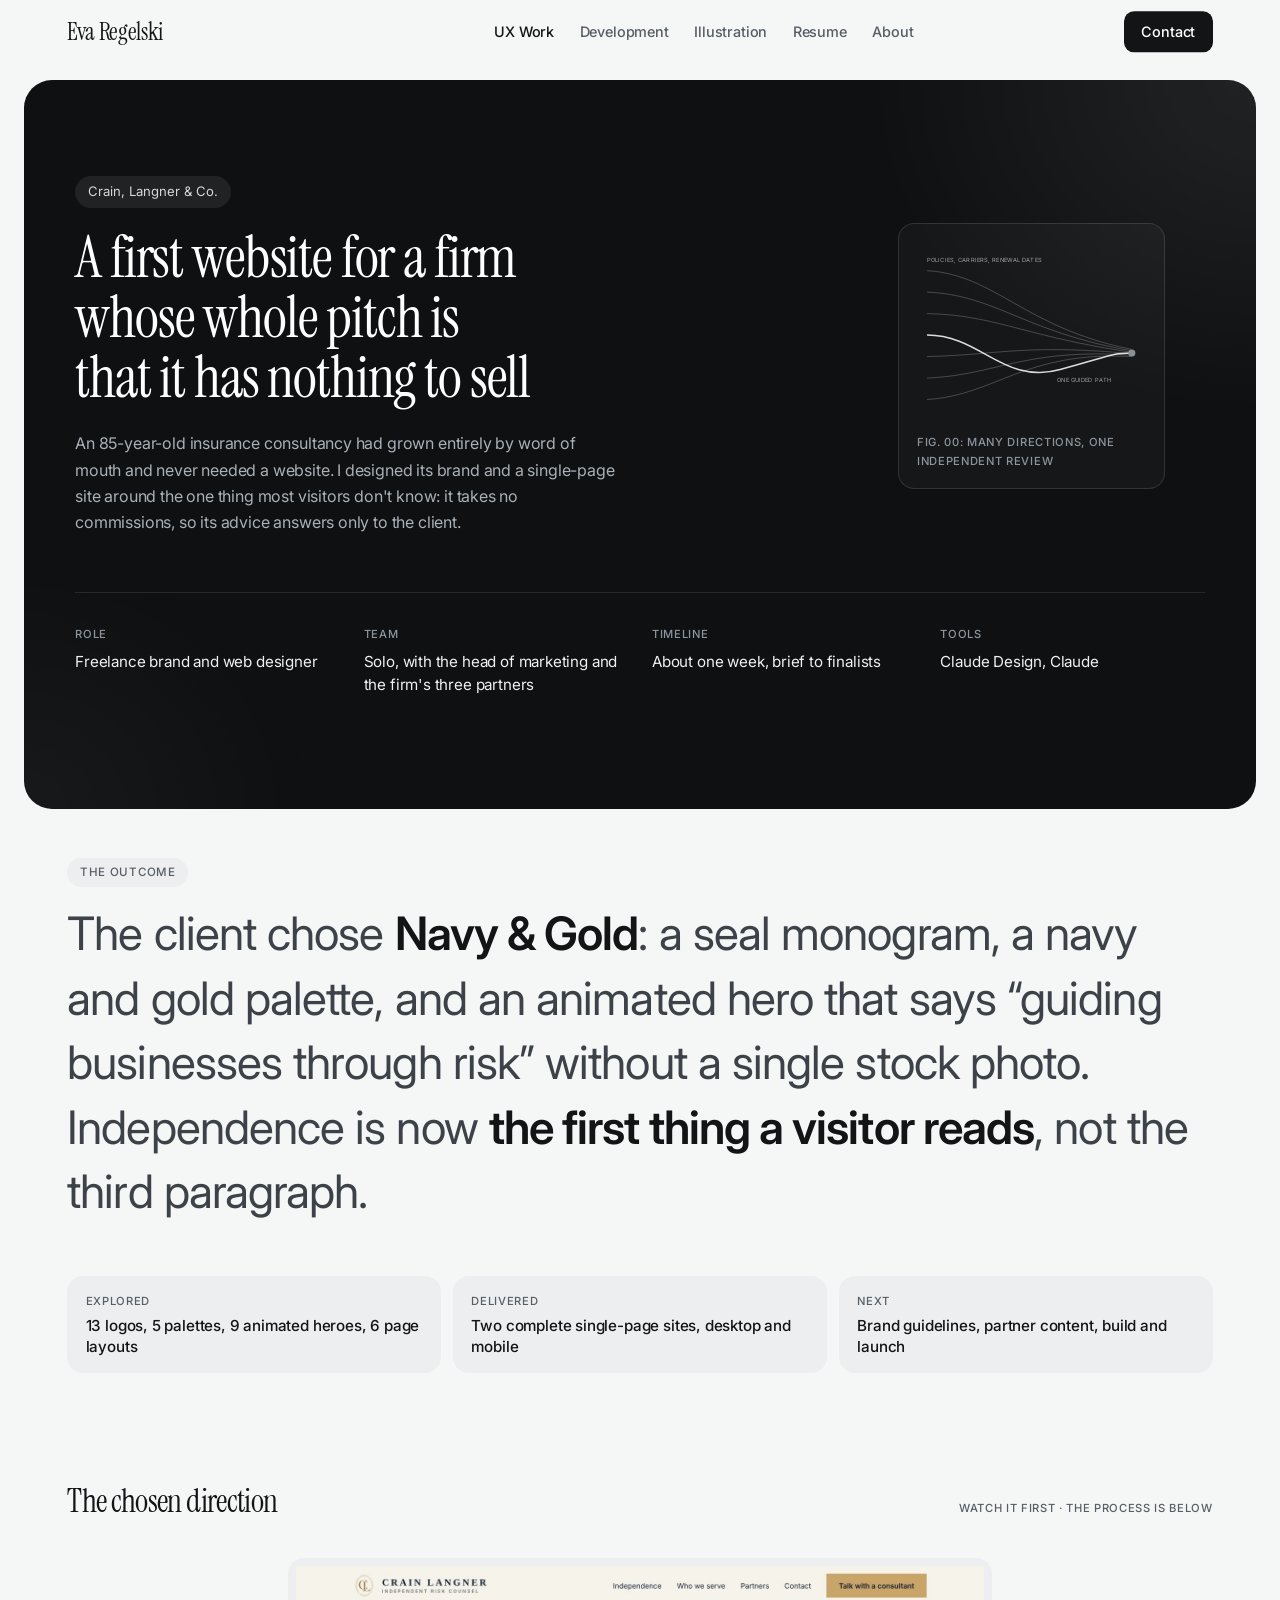
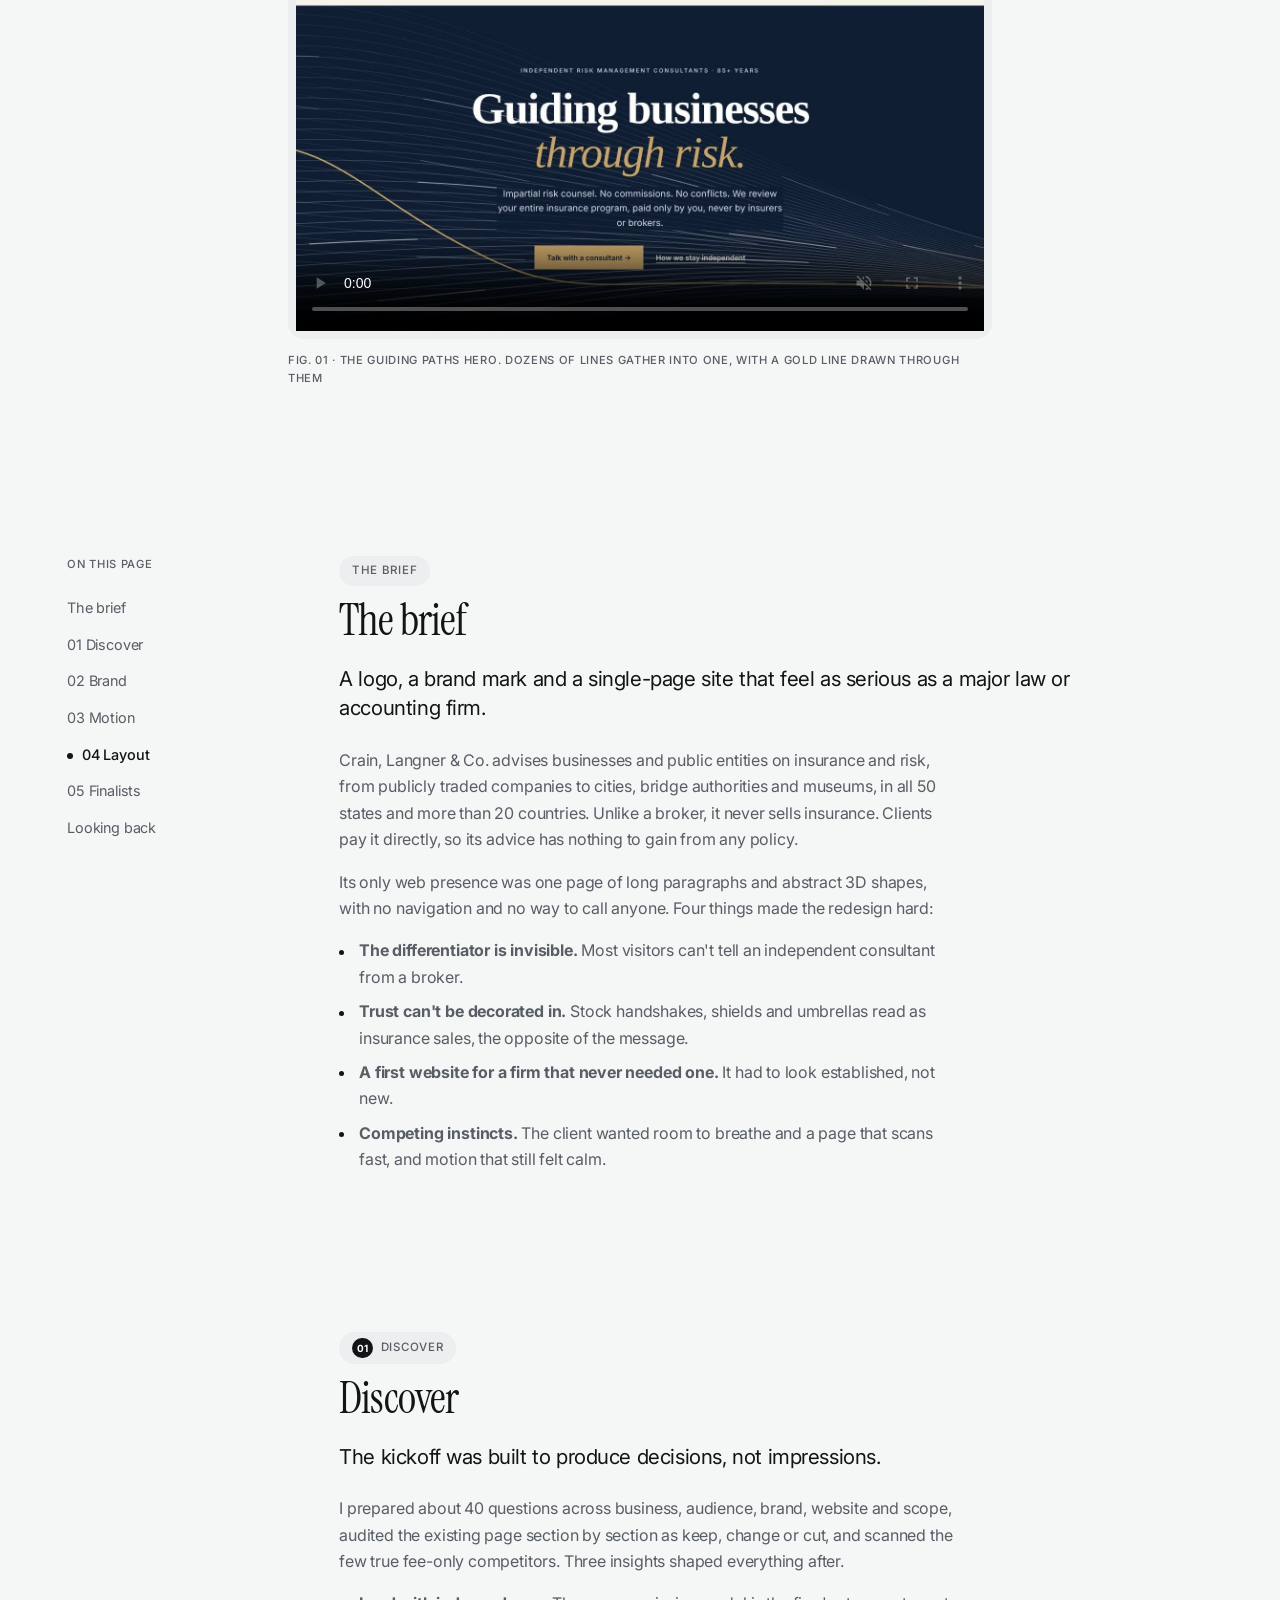
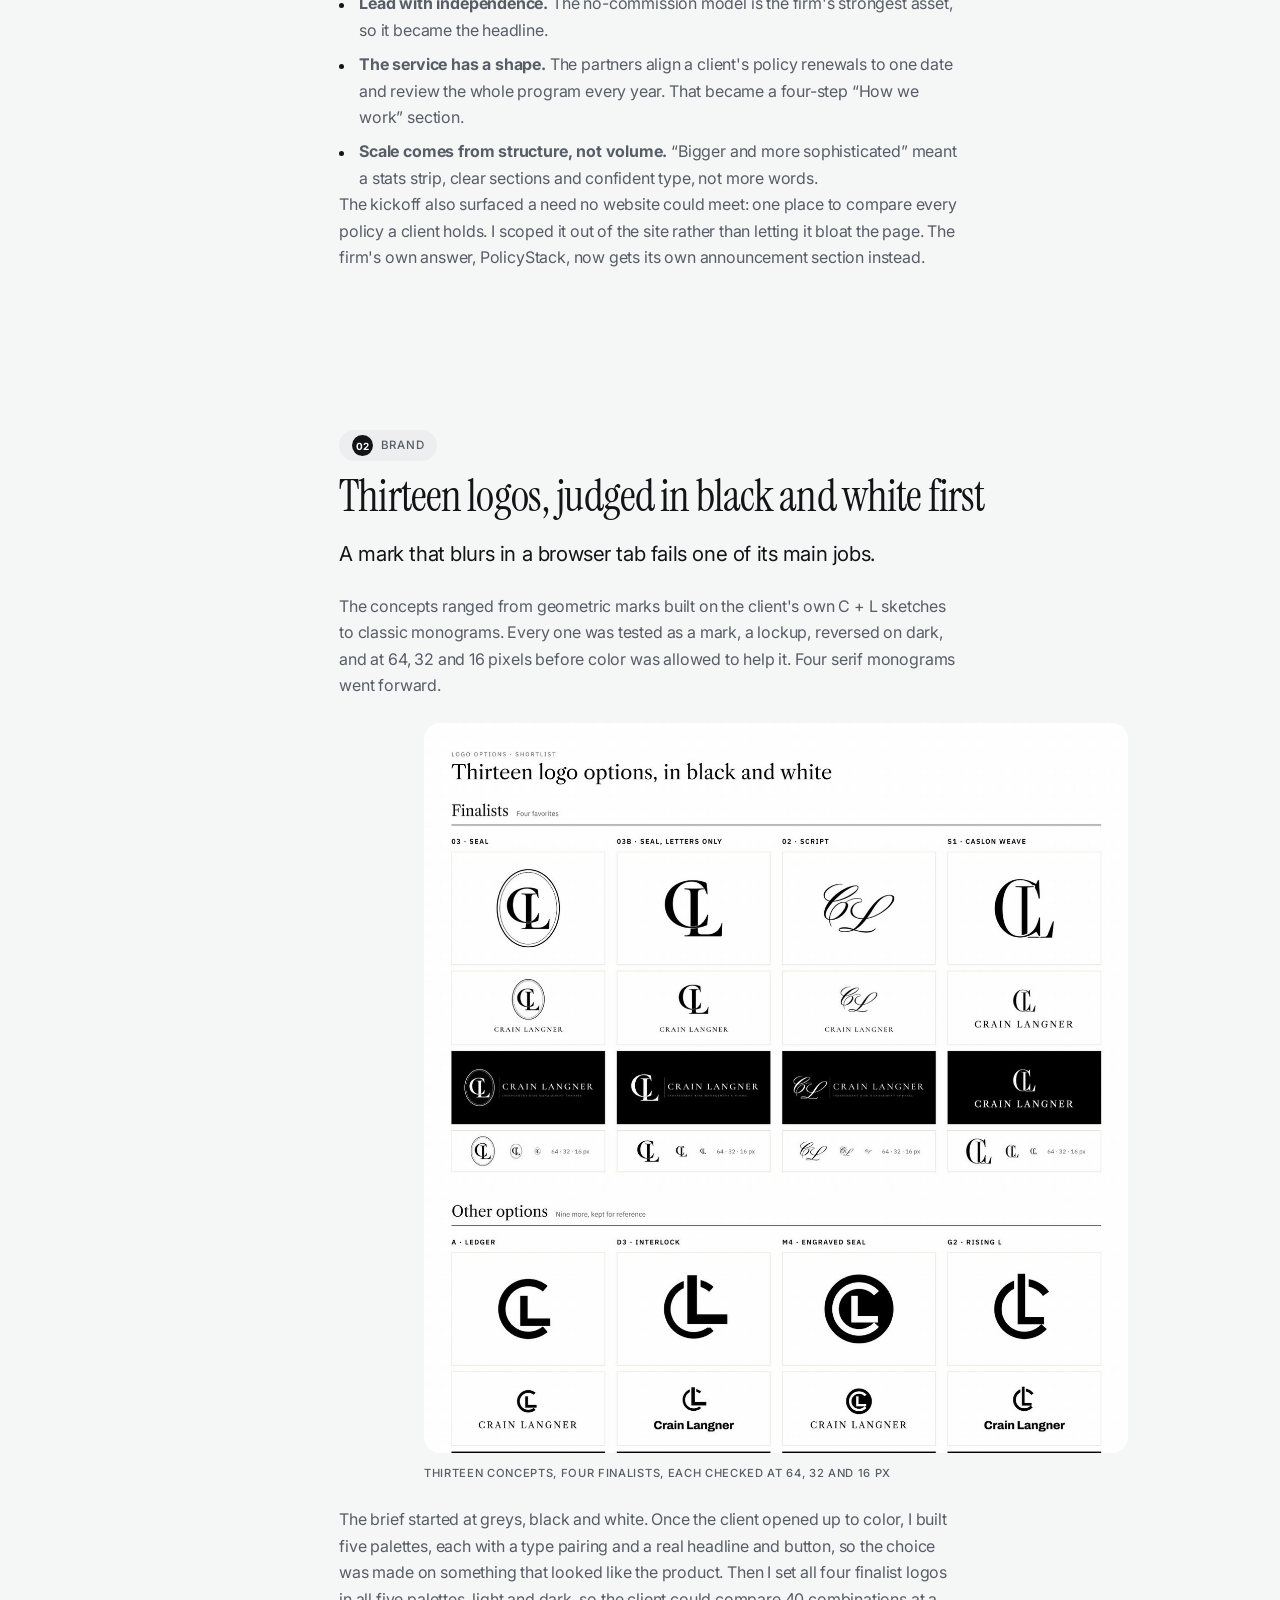
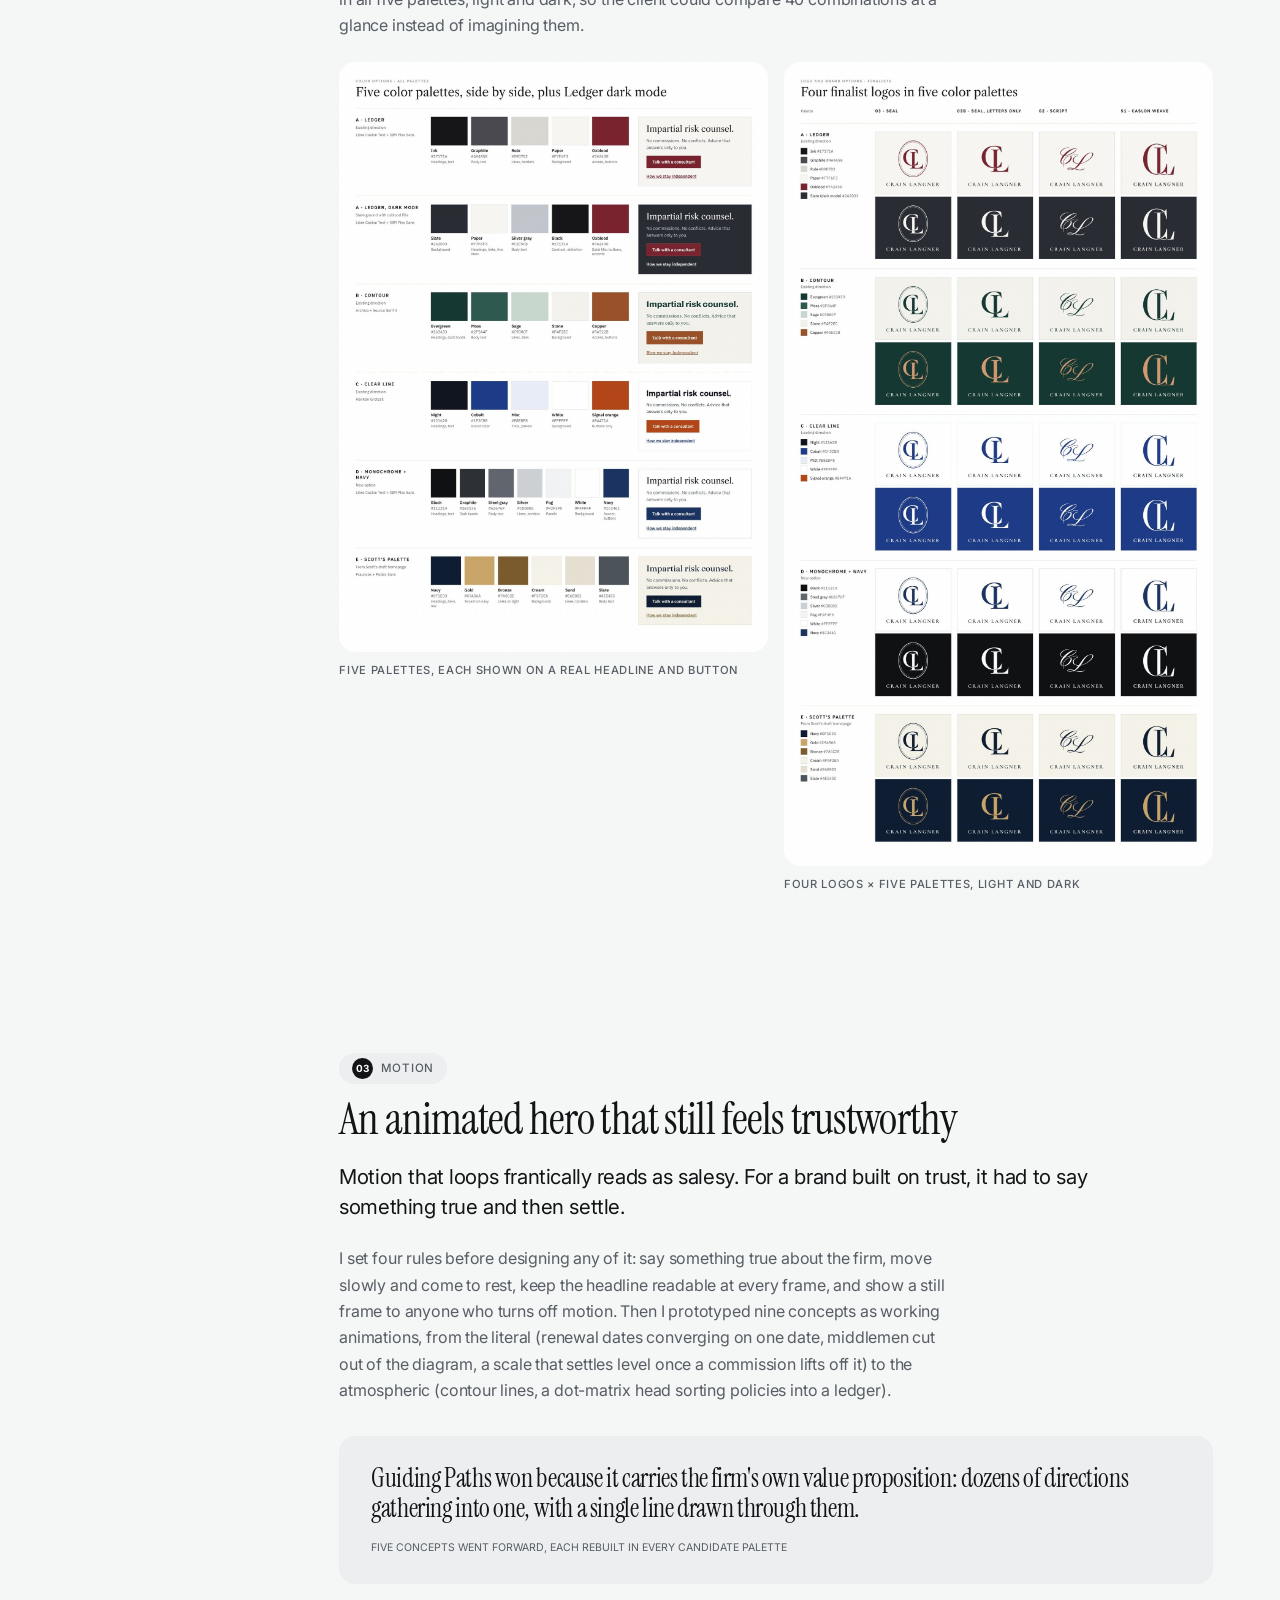
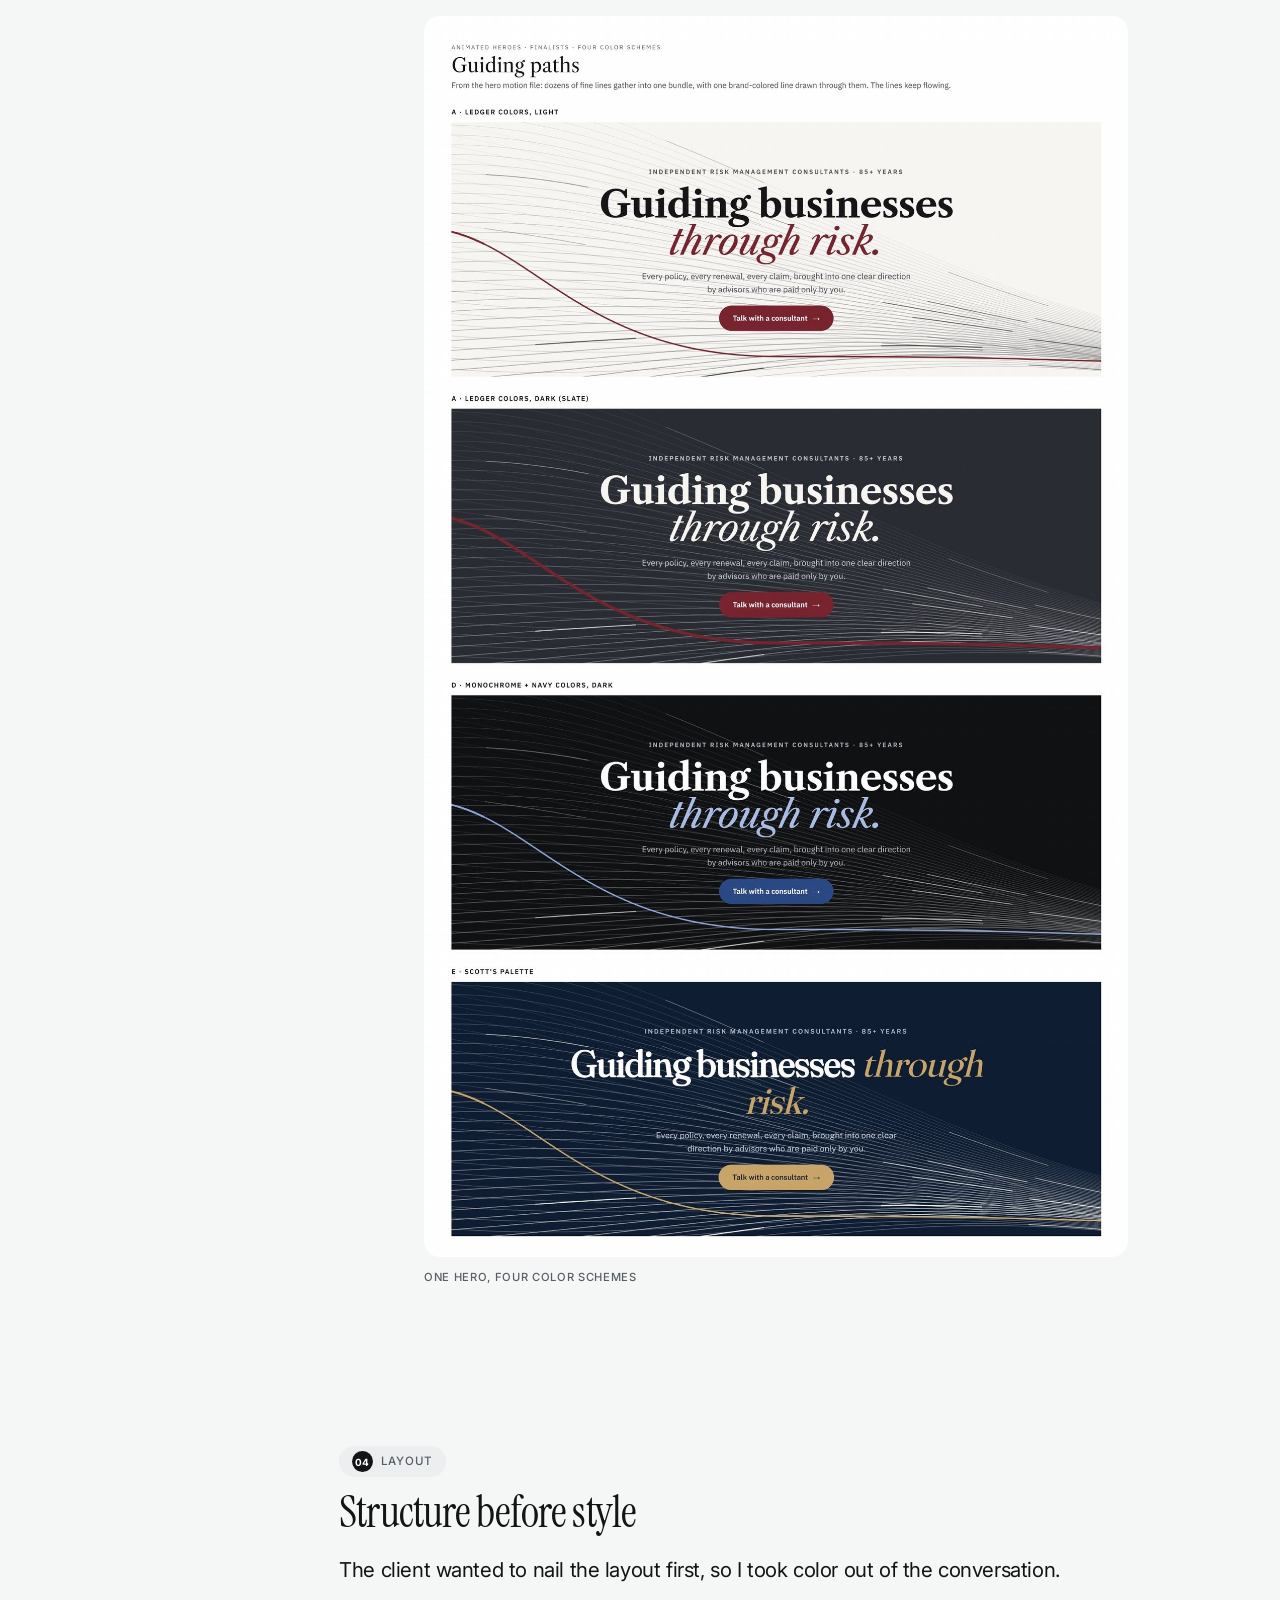
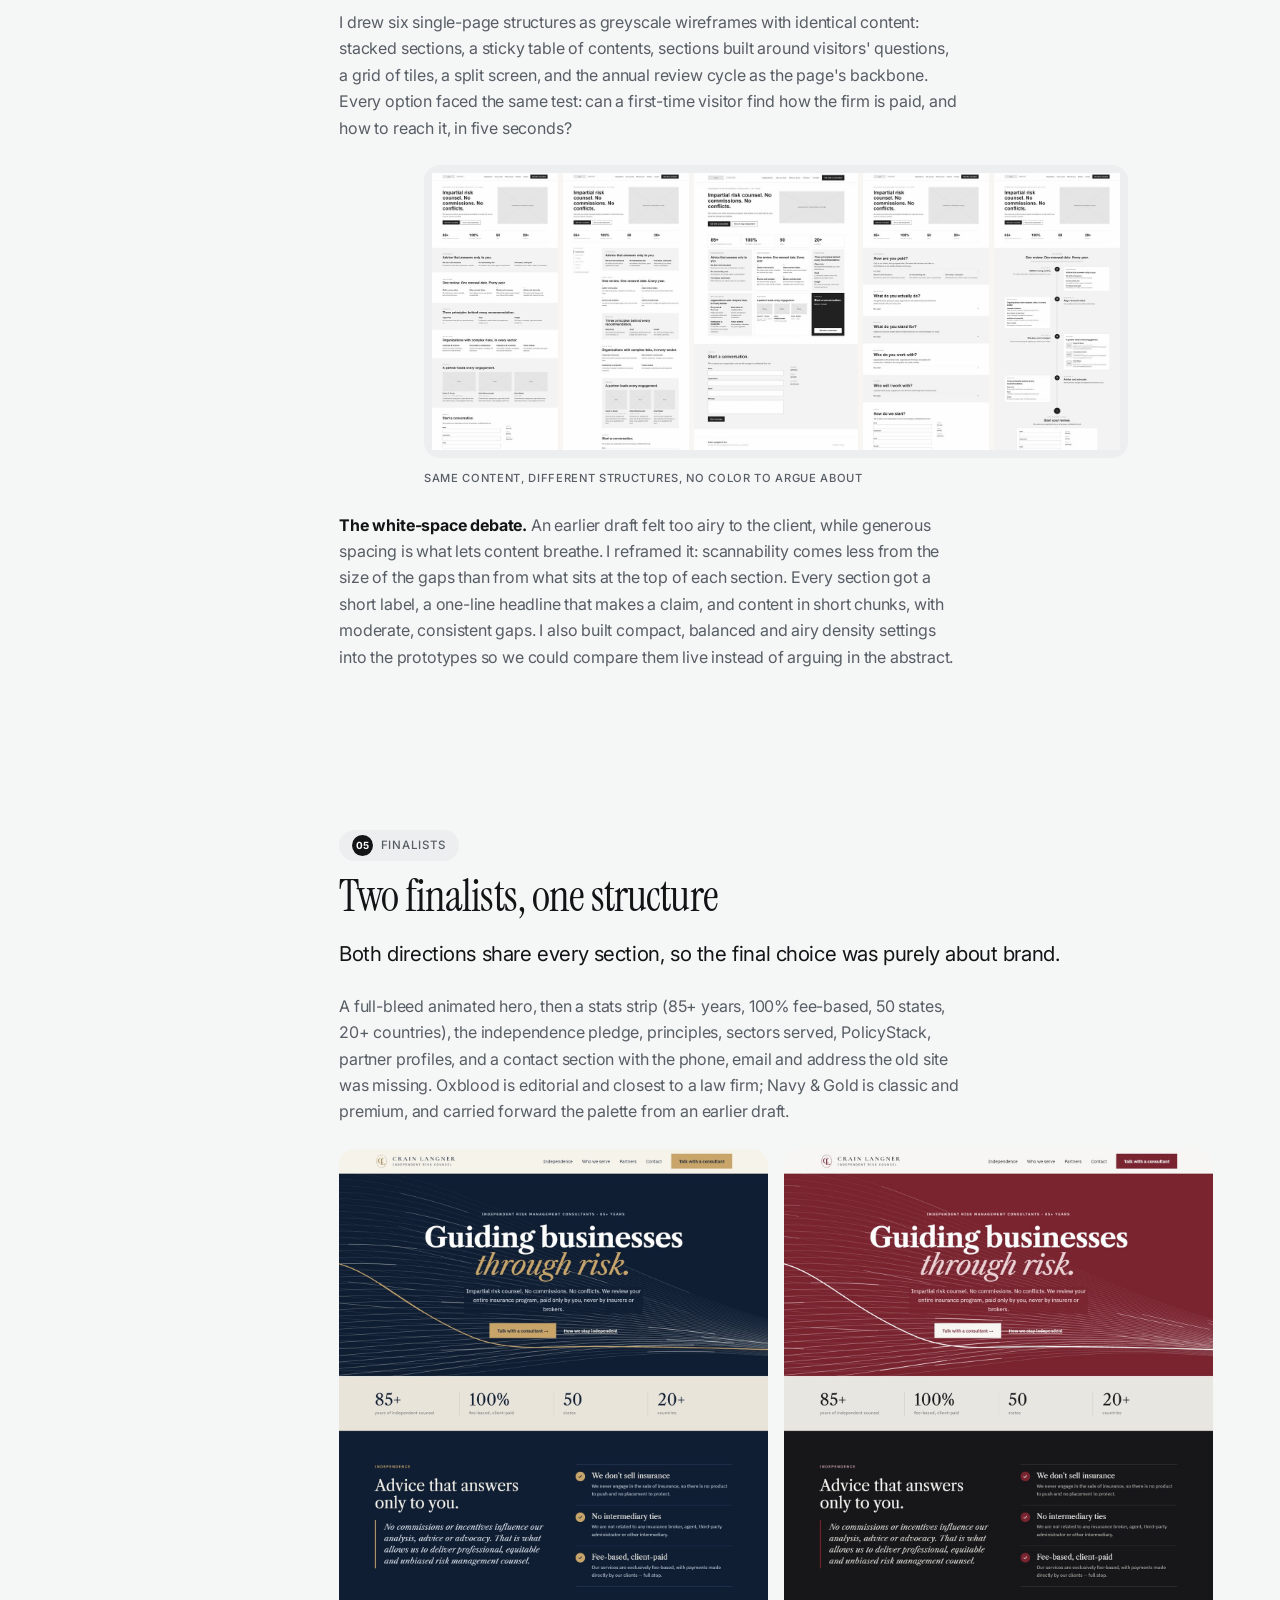
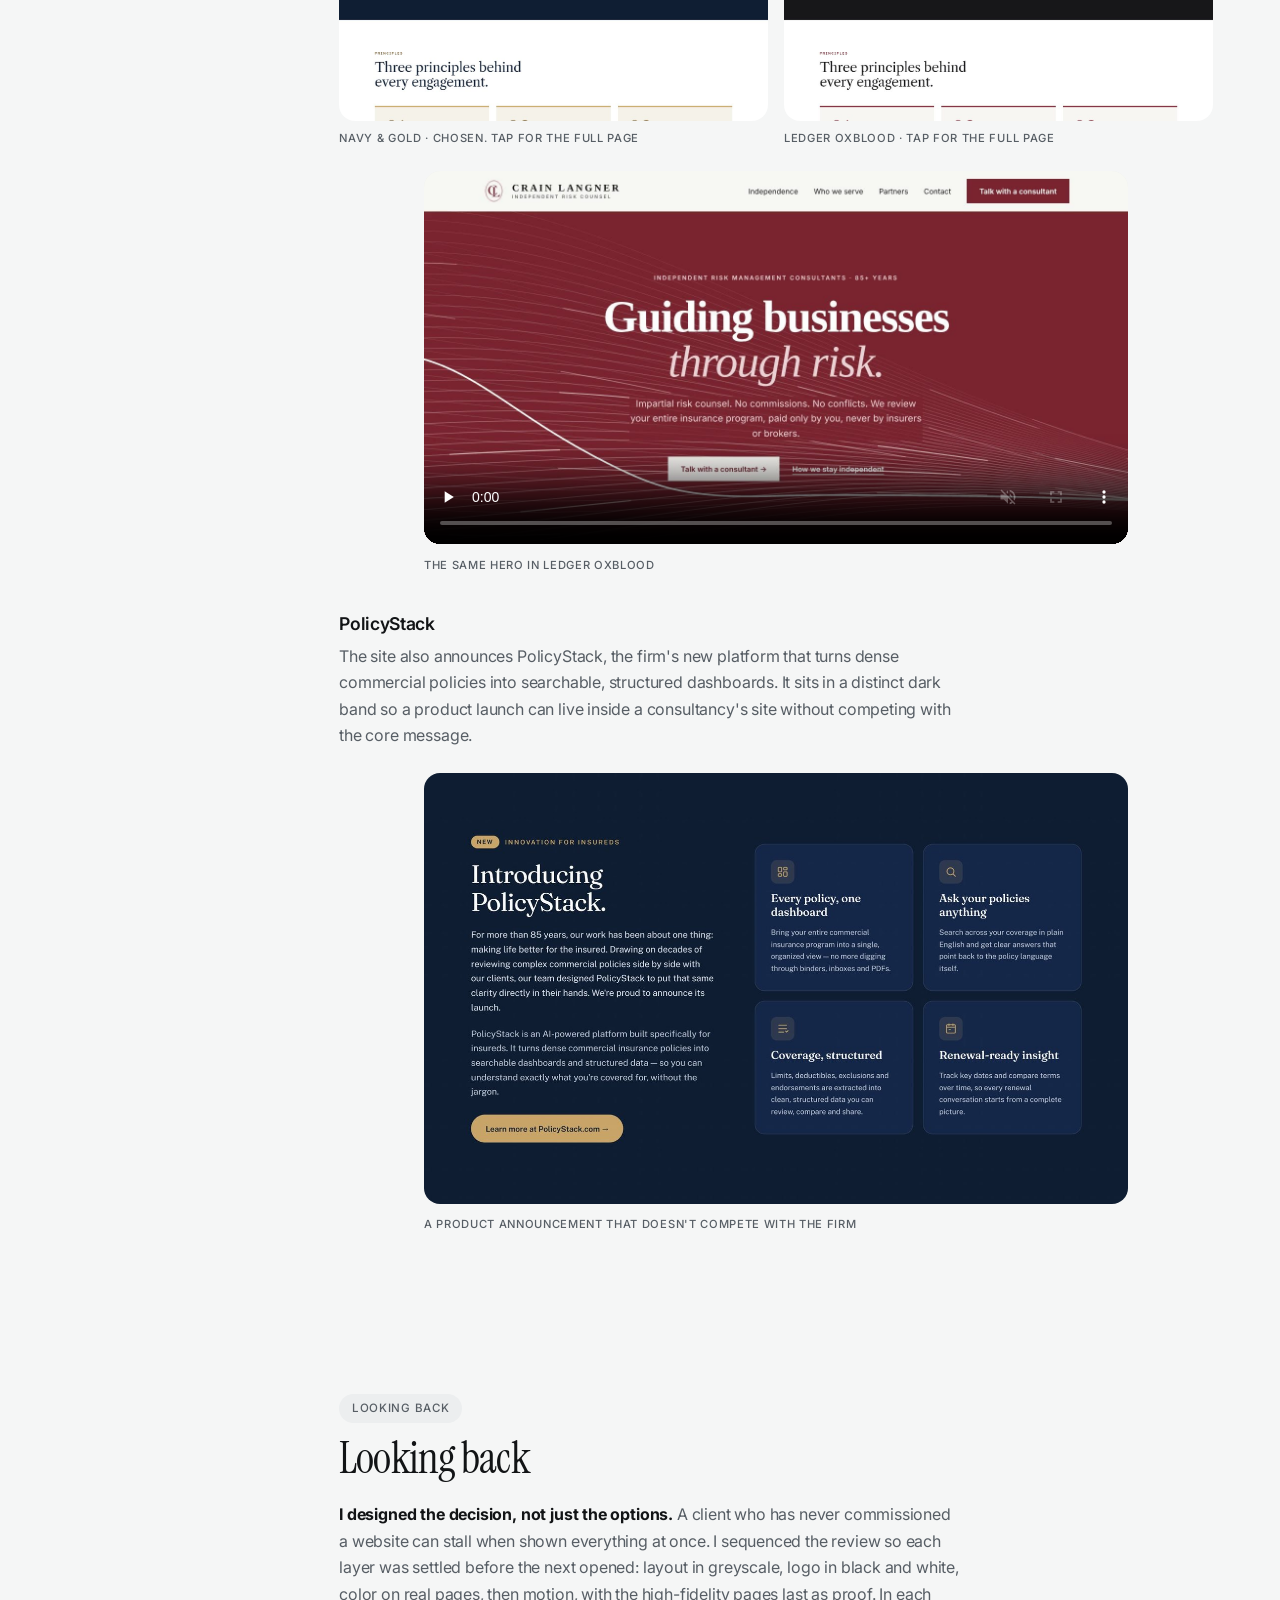
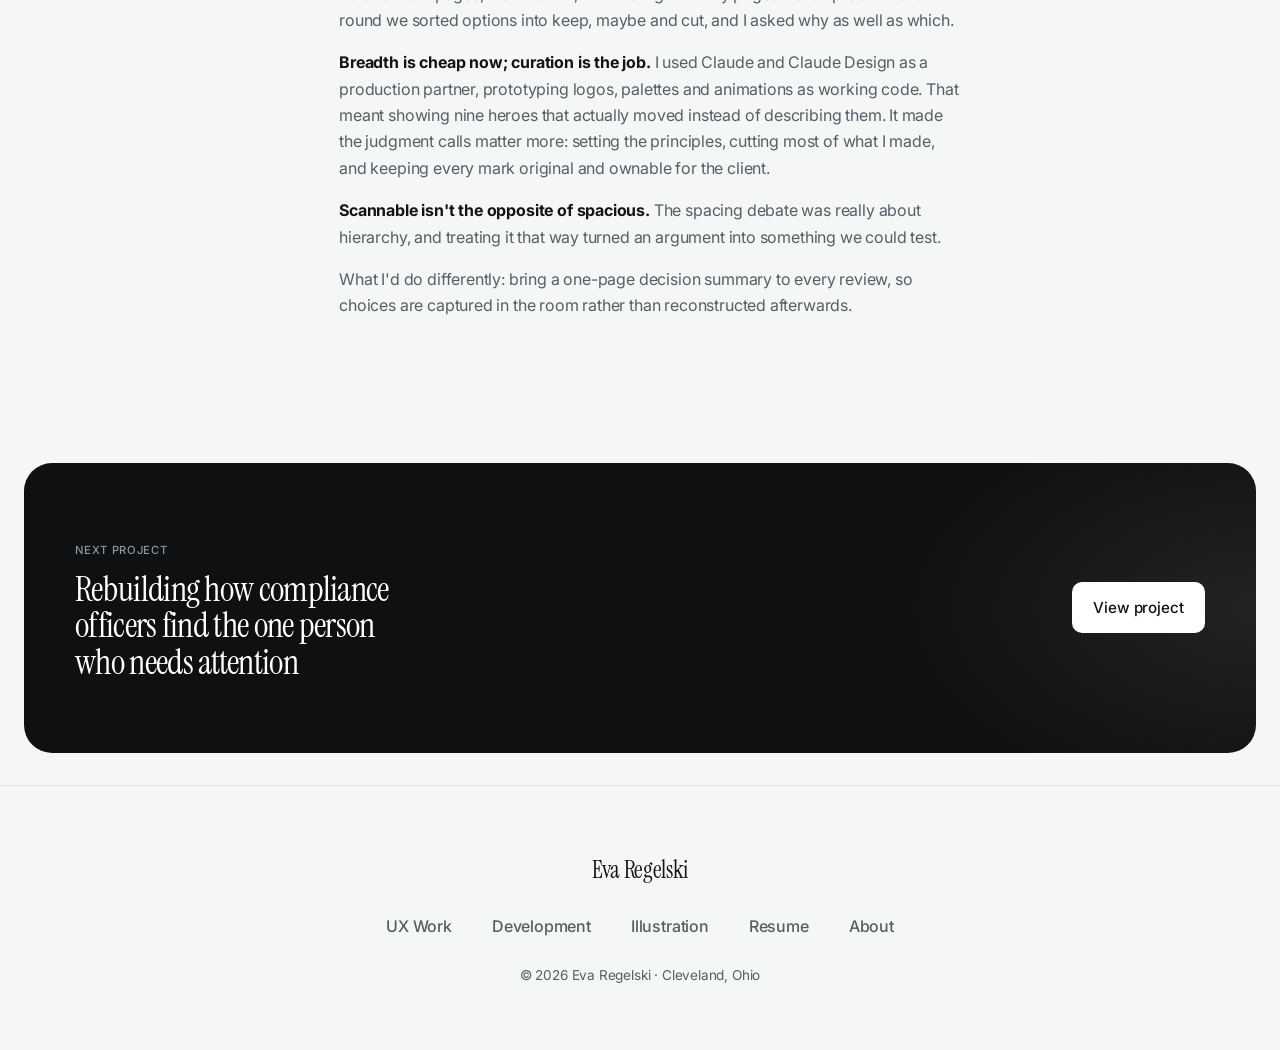
==== commit 99eb4dc0: "Cleaning up cast study formats" ====
--- a/work/crain-langner/index.html
+++ b/work/crain-langner/index.html
@@ -57,7 +57,7 @@
   </div>
   <dl class="rail">
     <div><dt>ROLE</dt><dd>Freelance brand and web designer</dd></div>
-    <div><dt>TEAM</dt><dd>Solo, with Scott and the firm's three partners</dd></div>
+    <div><dt>TEAM</dt><dd>Solo, with the head of marketing and the firm's three partners</dd></div>
     <div><dt>TIMELINE</dt><dd>About one week, brief to finalists</dd></div>
     <div><dt>TOOLS</dt><dd>Claude Design, Claude</dd></div>
   </dl>
@@ -66,7 +66,7 @@
 
 <section class="impactband aurora aurora--soft"><div class="wrap impactband__in">
   <p class="impactband__label">THE OUTCOME</p>
-  <p class="impactband__text">The client chose Navy &amp; Gold: a seal monogram, a navy and gold palette, and an animated hero that says &ldquo;guiding businesses through risk&rdquo; without a single stock photo. Independence is now the first thing a visitor reads, not the third paragraph.</p>
+  <p class="impactband__text">The client chose <strong>Navy &amp; Gold</strong>: a seal monogram, a navy and gold palette, and an animated hero that says &ldquo;guiding businesses through risk&rdquo; without a single stock photo. Independence is now <strong>the first thing a visitor reads</strong>, not the third paragraph.</p>
   <dl class="impactband__facts">
     <div><dt>EXPLORED</dt><dd>13 logos, 5 palettes, 9 animated heroes, 6 page layouts</dd></div>
     <div><dt>DELIVERED</dt><dd>Two complete single-page sites, desktop and mobile</dd></div>
@@ -137,7 +137,7 @@
       </figure>
       <p>The brief started at greys, black and white. Once the client opened up to color, I built five palettes, each with a type pairing and a real headline and button, so the choice was made on something that looked like the product. Then I set all four finalist logos in all five palettes, light and dark, so the client could compare 40 combinations at a glance instead of imagining them.</p>
       <div class="two-up">
-        <figure><div class="shell"><img class="zoomable" data-group="crain" data-caption="Five palettes with type pairings and sample buttons" src="assets/palettes.jpg" alt="Five color palettes: Ledger, Contour, Clear Line, Monochrome and Navy, and Scott's navy and gold, each with swatches and a sample headline and button" loading="lazy"></div>
+        <figure><div class="shell"><img class="zoomable" data-group="crain" data-caption="Five palettes with type pairings and sample buttons" src="assets/palettes.jpg" alt="Five color palettes: Ledger, Contour, Clear Line, Monochrome and Navy, and the client's own navy and gold, each with swatches and a sample headline and button" loading="lazy"></div>
           <figcaption>FIVE PALETTES, EACH SHOWN ON A REAL HEADLINE AND BUTTON</figcaption></figure>
         <figure><div class="shell"><img class="zoomable" data-group="crain" data-caption="Four finalist logos across five palettes, light and dark" src="assets/finalist-logos.jpg" alt="A grid of four finalist monograms repeated across five palettes on light and dark backgrounds" loading="lazy"></div>
           <figcaption>FOUR LOGOS &times; FIVE PALETTES, LIGHT AND DARK</figcaption></figure>
--- a/styles/theme.css
+++ b/styles/theme.css
@@ -100,49 +100,43 @@
 .home-hero .lede{padding-left:0;font-size:clamp(1.25rem,1rem+.9vw,1.7rem);font-weight:400;letter-spacing:-.02em;line-height:1.3}
 .home-hero .lede::before{display:none}
 
-/* ---------- portrait: the pixel self-portrait on black, in a thin chrome frame ----------
-   A polished metal band with a faint spectrum riding on it at two corners (colours
-   sampled from a lens-flare photo), a glint that slides round the band now and
-   then, and a soft glass sheen over the image. */
+/* ---------- portrait: the pixel self-portrait on a grey card ----------
+   Same grey and corners as the work cards, so it belongs to the page. The
+   only effect is a hairline edge: faint spectrum at two corners (colours
+   sampled from a lens-flare photo) and a glint that slides round now and then. */
 .home-hero__grid{grid-template-columns:minmax(0,1fr) minmax(0,1fr)}
 .home-hero .spec{position:relative;isolation:isolate;overflow:hidden;width:100%;max-width:24rem;justify-self:end;
-  padding:2.5px;border:0;border-radius:27px;color:#e9ebec;
-  background:linear-gradient(140deg,#ffffff 0%,#d4d8db 14%,#a3a9ae 30%,#f1f3f4 46%,#b8bdc1 62%,#9ba1a6 76%,#e2e5e7 90%,#ffffff 100%);
-  box-shadow:inset 0 1px 1px rgba(255,255,255,.9), inset 0 -1px 1px rgba(0,0,0,.12),
-    0 40px 80px -40px rgba(10,12,14,.55), 0 2px 8px rgba(18,20,22,.08)}
-.home-hero .spec::before{content:"";position:absolute;inset:0;padding:2.5px;border-radius:inherit;z-index:4;pointer-events:none;
+  padding:0;border:0;border-radius:var(--r-lg);background:var(--card);box-shadow:none;color:var(--ink)}
+/* hairline edge with the spectrum at the top-left and bottom-right corners */
+.home-hero .spec::before{content:"";position:absolute;inset:0;padding:1px;border-radius:inherit;z-index:4;pointer-events:none;
   background:conic-gradient(from 285deg,
-    transparent 0deg,
-    rgba(27,50,126,0) 6deg, rgba(41,92,157,.95) 24deg, rgba(76,143,163,.9) 38deg, rgba(240,242,241,1) 50deg,
-    rgba(202,150,78,.95) 62deg, rgba(186,109,58,.9) 76deg, rgba(169,88,66,0) 100deg,
-    transparent 150deg,
-    rgba(169,88,66,0) 176deg, rgba(186,109,58,.8) 196deg, rgba(202,150,78,.85) 208deg, rgba(240,242,241,.9) 220deg,
-    rgba(76,143,163,.8) 232deg, rgba(41,92,157,.75) 246deg, rgba(27,50,126,0) 268deg,
-    transparent 360deg);
+    rgba(18,20,22,.06) 0deg,
+    rgba(41,92,157,.55) 24deg, rgba(76,143,163,.45) 38deg, rgba(255,255,255,.9) 50deg,
+    rgba(202,150,78,.55) 62deg, rgba(186,109,58,.5) 76deg, rgba(18,20,22,.06) 100deg,
+    rgba(18,20,22,.06) 176deg, rgba(186,109,58,.45) 196deg, rgba(202,150,78,.5) 208deg, rgba(255,255,255,.85) 220deg,
+    rgba(76,143,163,.45) 232deg, rgba(41,92,157,.45) 246deg, rgba(18,20,22,.06) 268deg,
+    rgba(18,20,22,.06) 360deg);
+  -webkit-mask:linear-gradient(#000 0 0) content-box,linear-gradient(#000 0 0);
+  -webkit-mask-composite:xor;mask:linear-gradient(#000 0 0) content-box exclude,linear-gradient(#000 0 0)}
+/* the glint: a short bright stretch of the hairline that travels round */
+@property --shine{syntax:"<angle>";inherits:false;initial-value:0deg}
+.home-hero .spec::after{content:"";position:absolute;inset:0;padding:1.5px;border-radius:inherit;z-index:5;pointer-events:none;
+  background:conic-gradient(from var(--shine),
+    transparent 0deg, rgba(255,255,255,0) 318deg, rgba(255,255,255,.85) 338deg, #fff 343deg,
+    rgba(255,255,255,.85) 348deg, rgba(255,255,255,0) 360deg);
   -webkit-mask:linear-gradient(#000 0 0) content-box,linear-gradient(#000 0 0);
   -webkit-mask-composite:xor;mask:linear-gradient(#000 0 0) content-box exclude,linear-gradient(#000 0 0);
-  mix-blend-mode:color;opacity:.95}
-@property --shine{syntax:"<angle>";inherits:false;initial-value:0deg}
-.home-hero .spec::after{content:"";position:absolute;inset:0;padding:2.5px;border-radius:inherit;z-index:5;pointer-events:none;
-  background:conic-gradient(from var(--shine),
-    transparent 0deg, rgba(255,255,255,0) 310deg, rgba(255,255,255,.7) 335deg, #fff 342deg,
-    rgba(255,255,255,.7) 349deg, rgba(255,255,255,0) 360deg);
-  -webkit-mask:linear-gradient(#000 0 0) content-box,linear-gradient(#000 0 0);
-  -webkit-mask-composite:xor;mask:linear-gradient(#000 0 0) content-box exclude,linear-gradient(#000 0 0);
-  filter:drop-shadow(0 0 4px #fff) drop-shadow(0 0 8px rgba(255,255,255,.6));
+  filter:drop-shadow(0 0 3px #fff) drop-shadow(0 0 6px rgba(255,255,255,.8));
   animation:spec-shine 7s cubic-bezier(.45,.05,.35,1) infinite}
 @keyframes spec-shine{0%{--shine:0deg}60%,100%{--shine:360deg}}
 .home-hero .spec__head,.home-hero .spec .dim{display:none}
-.home-hero .spec__frame{position:relative;overflow:hidden;aspect-ratio:1/1;border:0;border-radius:24px;
-  padding:5% 0 0 5%;display:flex;align-items:flex-end;justify-content:flex-end;
-  background:radial-gradient(90% 70% at 50% 30%,#eceef0,#d6dadd 75%);
-  box-shadow:inset 0 0 0 1px rgba(18,20,22,.06), inset 0 2px 8px rgba(18,20,22,.08)}
+.home-hero .spec__frame{position:relative;overflow:hidden;aspect-ratio:1/1;border:0;border-radius:inherit;
+  padding:5% 0 0 5%;display:flex;align-items:flex-end;justify-content:flex-end;background:var(--card);box-shadow:none}
 .home-hero .spec__frame img{width:100%;height:auto}
-.home-hero .spec__frame::after{content:"";position:absolute;inset:0;border-radius:inherit;pointer-events:none;z-index:2;
-  background:linear-gradient(155deg,rgba(255,255,255,.08),rgba(255,255,255,.015) 26%,transparent 40%)}
+.home-hero .spec__frame::after{content:none}
 @media(max-width:60rem){.home-hero__grid{grid-template-columns:minmax(0,1fr)}
   .home-hero .spec{justify-self:start;max-width:24rem;margin:0}}
-@media(prefers-reduced-motion:reduce){.home-hero .spec::after{animation:none;--shine:300deg}}
+@media(prefers-reduced-motion:reduce){.home-hero .spec::after{animation:none;--shine:320deg}}
 
 /* ---------- title block: four grey cards, dark text ---------- */
 .band{background:transparent;color:var(--ink)}
@@ -400,3 +394,15 @@
 @media(prefers-reduced-motion:reduce){.home-hero h1::after,.worklist__head h1::after,.intro h1::after,.cv-head h1::after{animation:none}}
 /* not on the home page, where the portrait already carries the chrome */
 .home-hero:has(.spec) h1::after{content:none}
+
+/* development: one list of projects, then a small "Coming soon" label (no serif heading) */
+.dev-sec .soon{display:inline-flex;align-items:center;margin:0;padding:.32rem .8rem;border-radius:999px;
+  background:var(--card);color:var(--muted);font-family:var(--font)!important;font-size:.72rem;font-weight:500;
+  letter-spacing:.06em!important;text-transform:uppercase}
+.dev-sec--soon .proj{margin-top:1.25rem}
+.dev-sec:not(.dev-sec--soon) .proj:first-child{margin-top:0}
+
+/* case study outcome: sans, full container width, key phrases in bold */
+.impactband .impactband__text{font-family:var(--font)!important;font-weight:400;font-size:clamp(1.3rem,1rem+1.1vw,1.85rem);
+  line-height:1.4;letter-spacing:-.02em;max-width:none;color:#3c4248}
+.impactband .impactband__text strong{color:var(--ink);font-weight:600}
